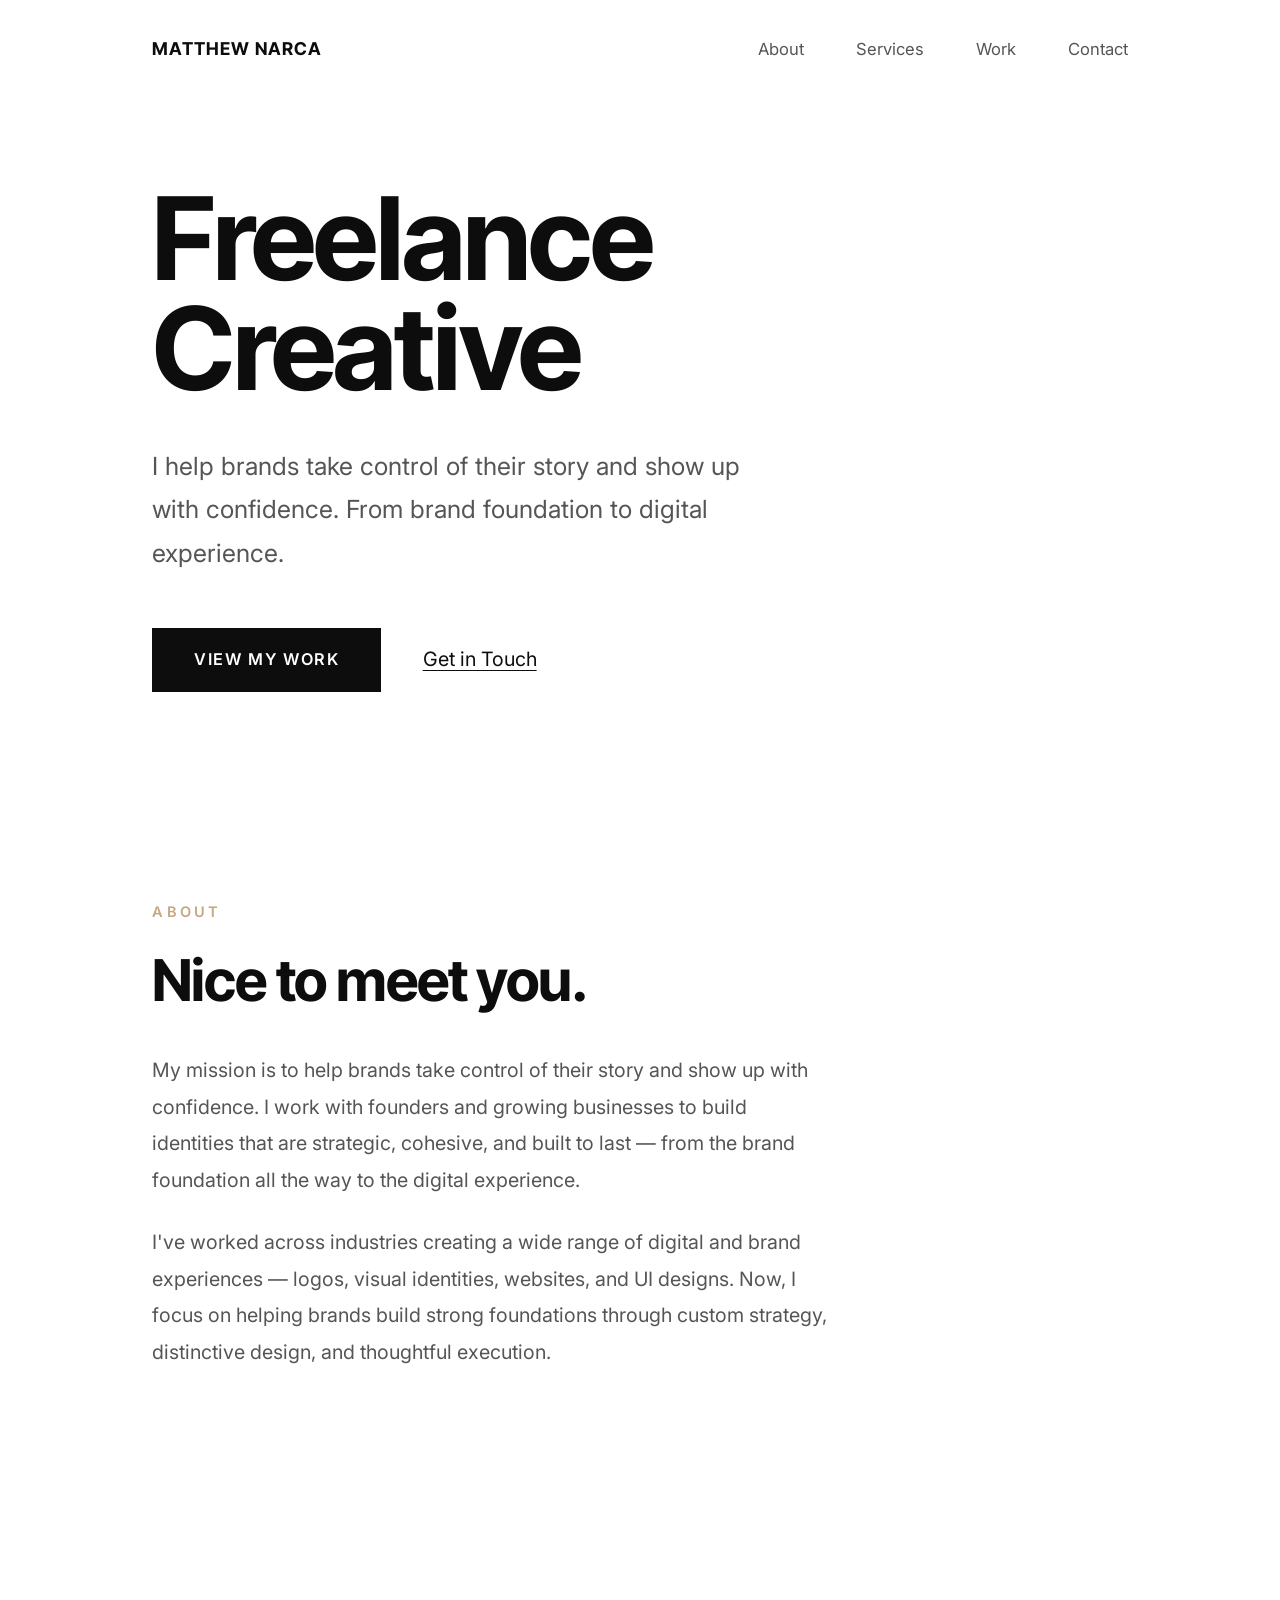
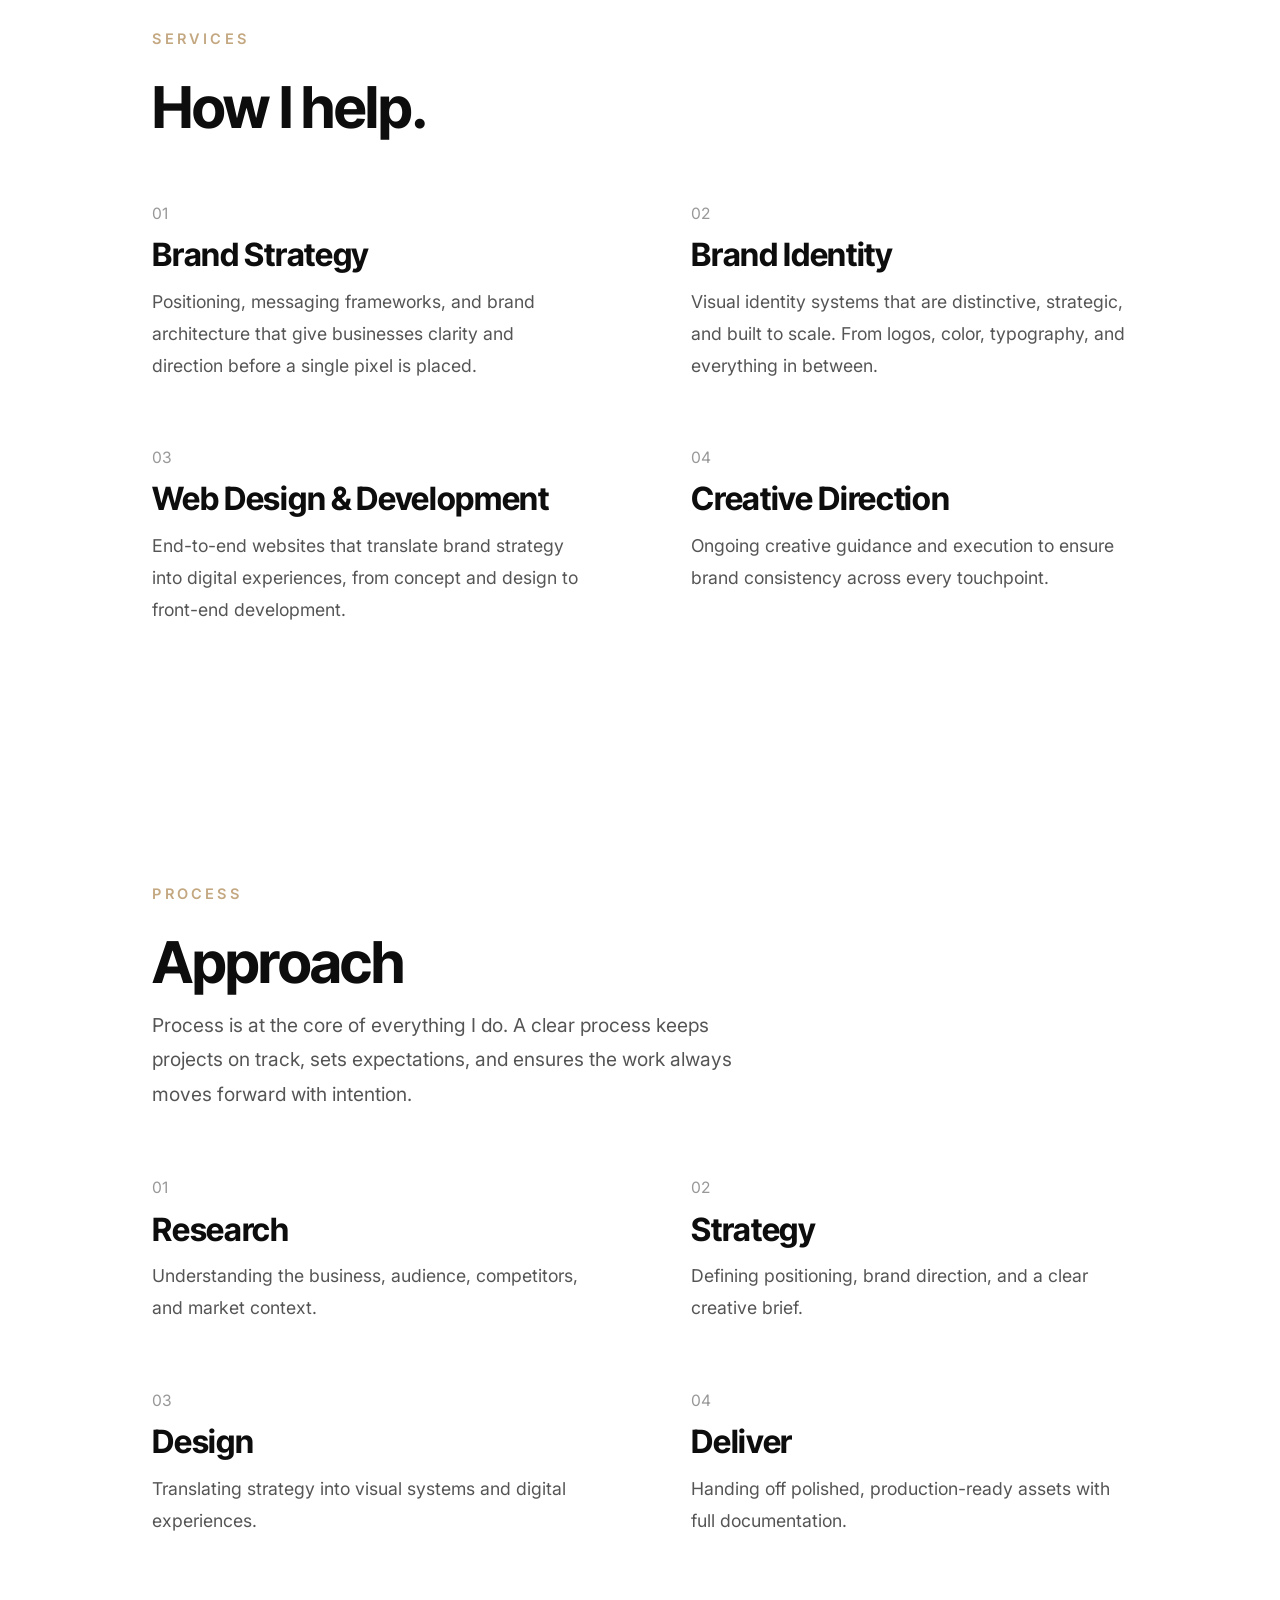
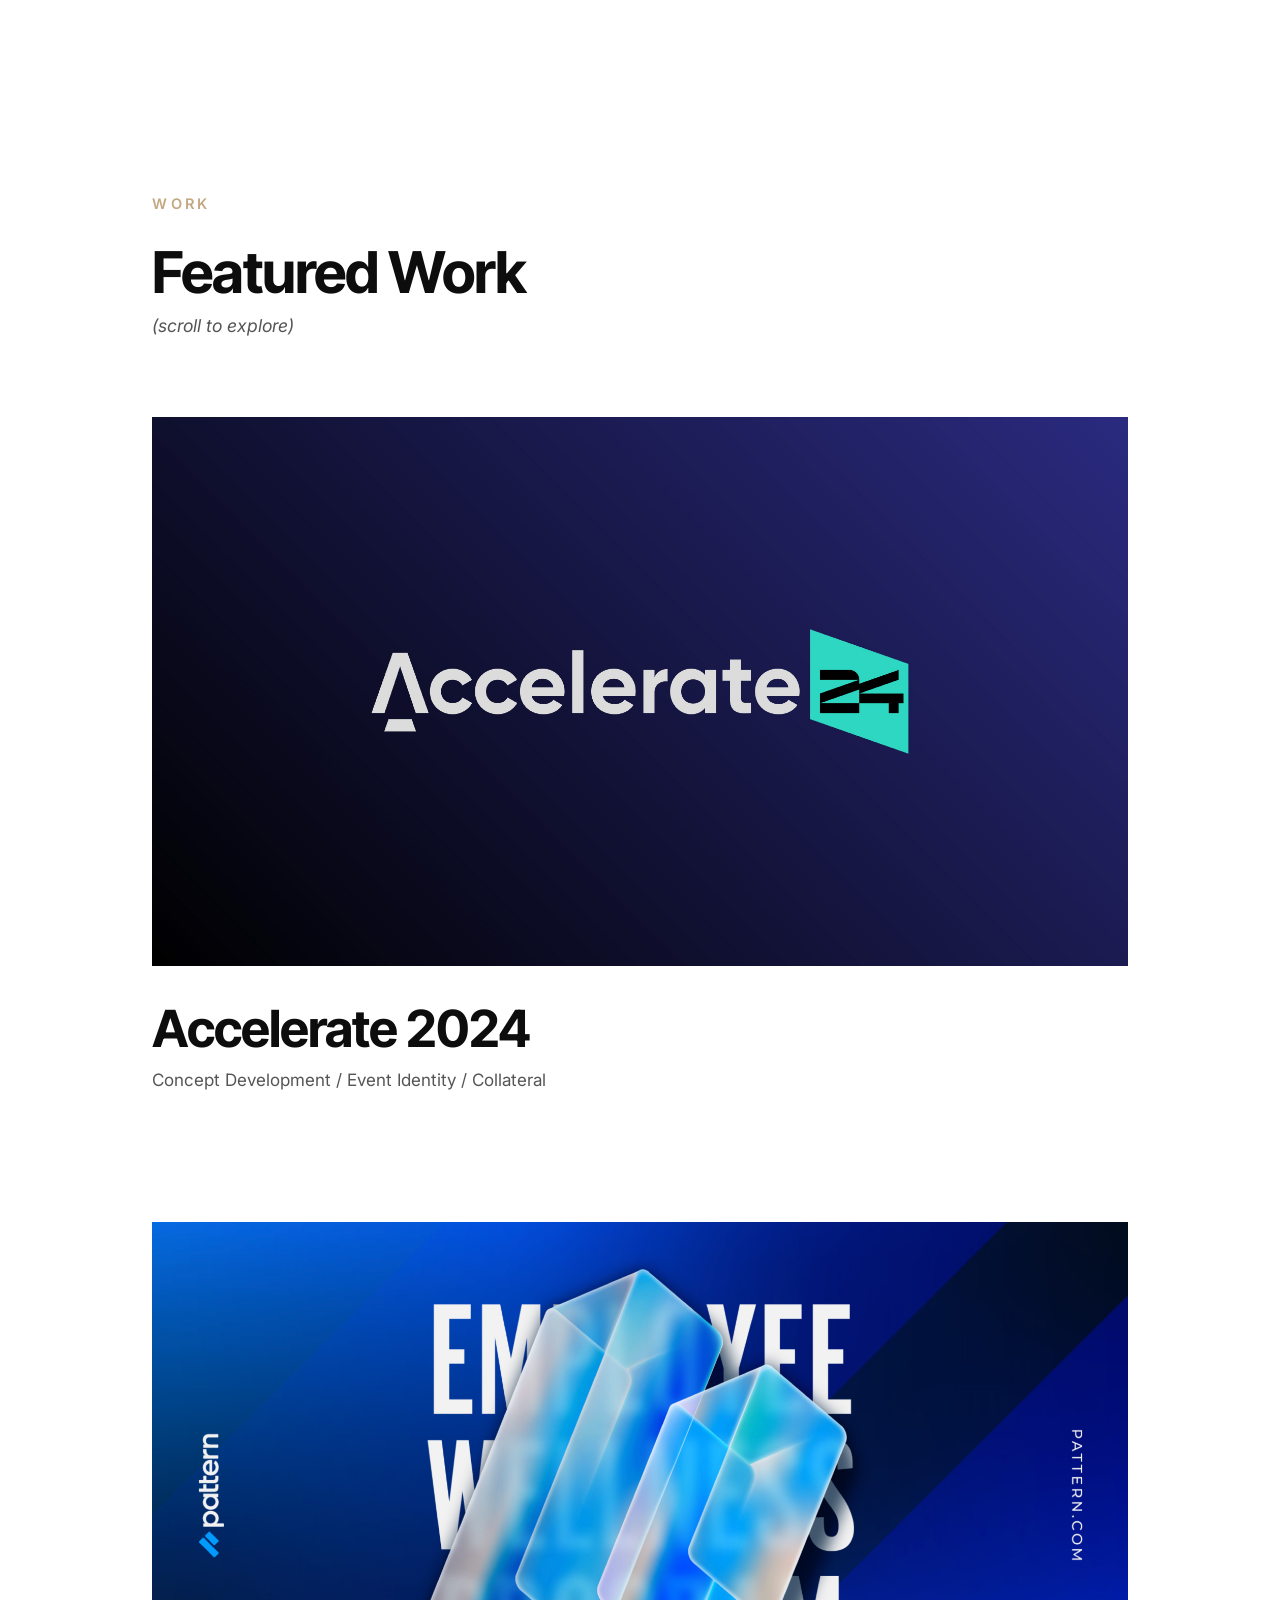
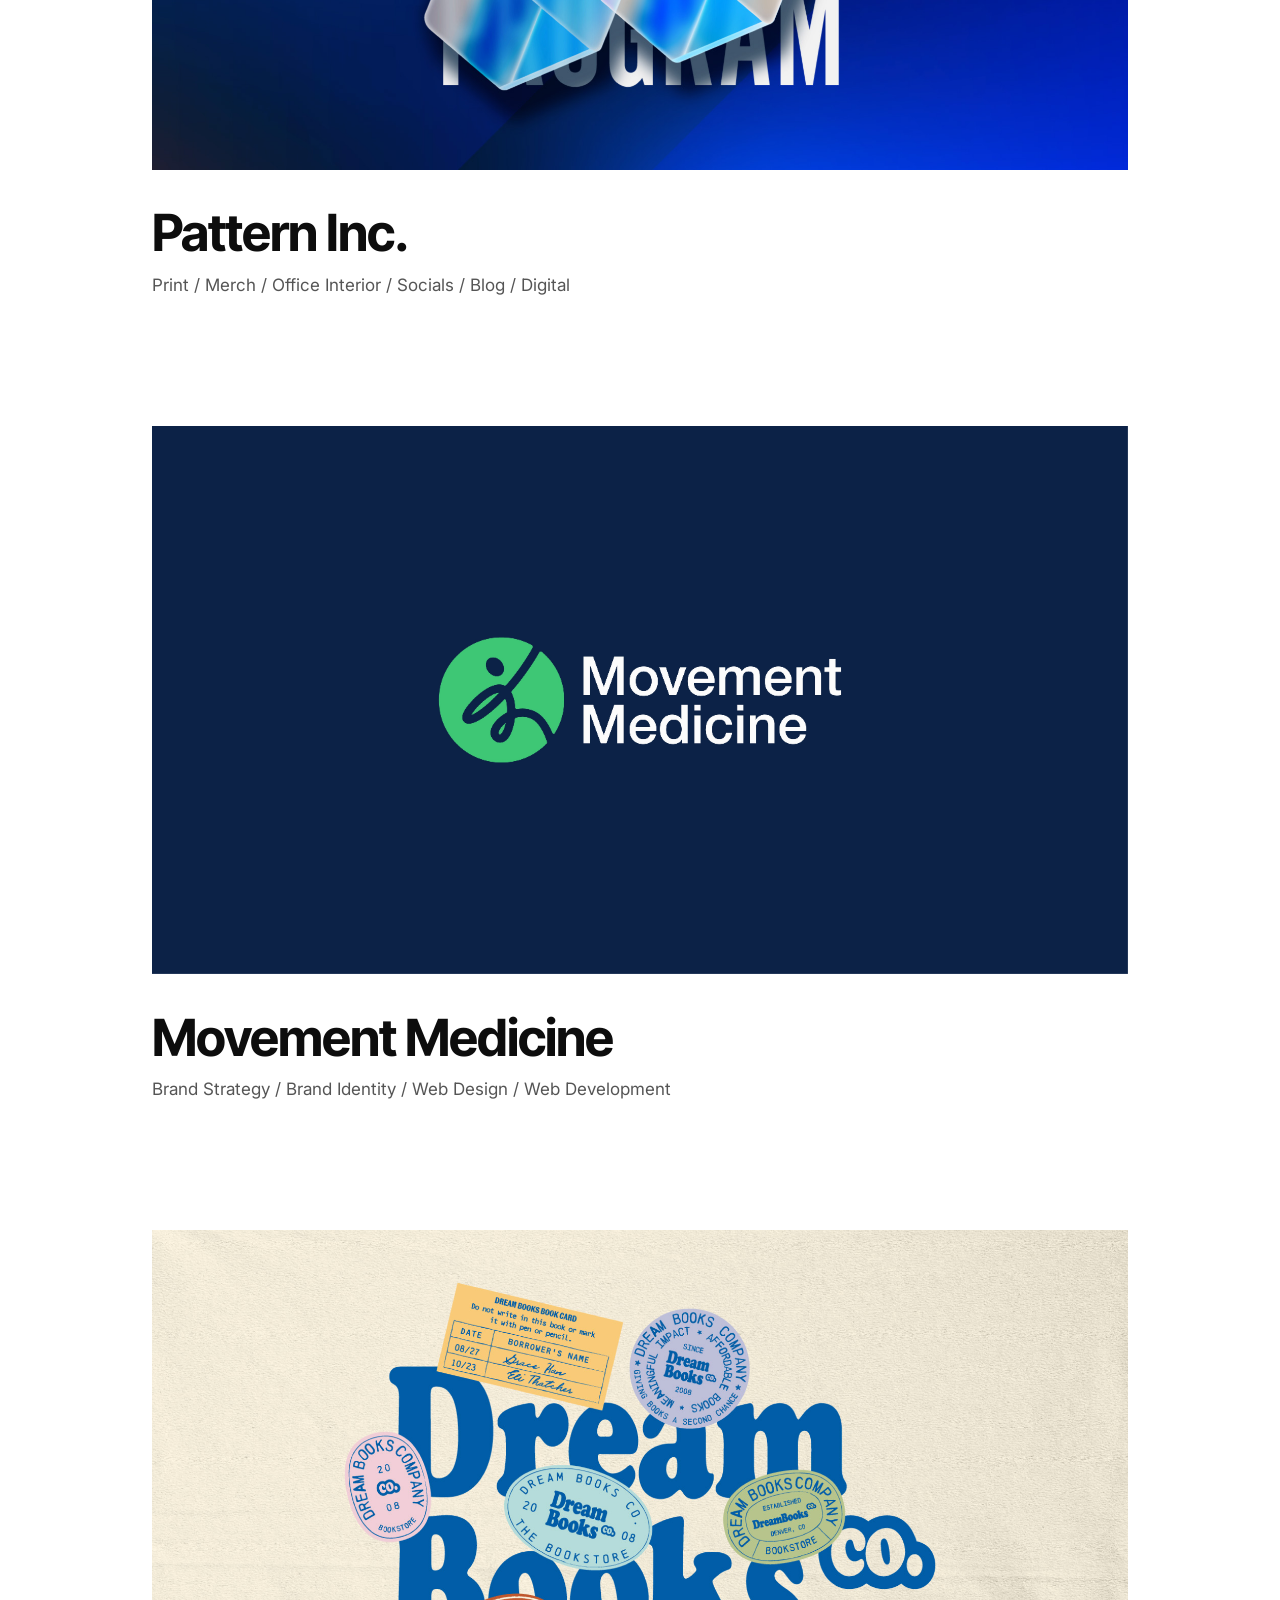
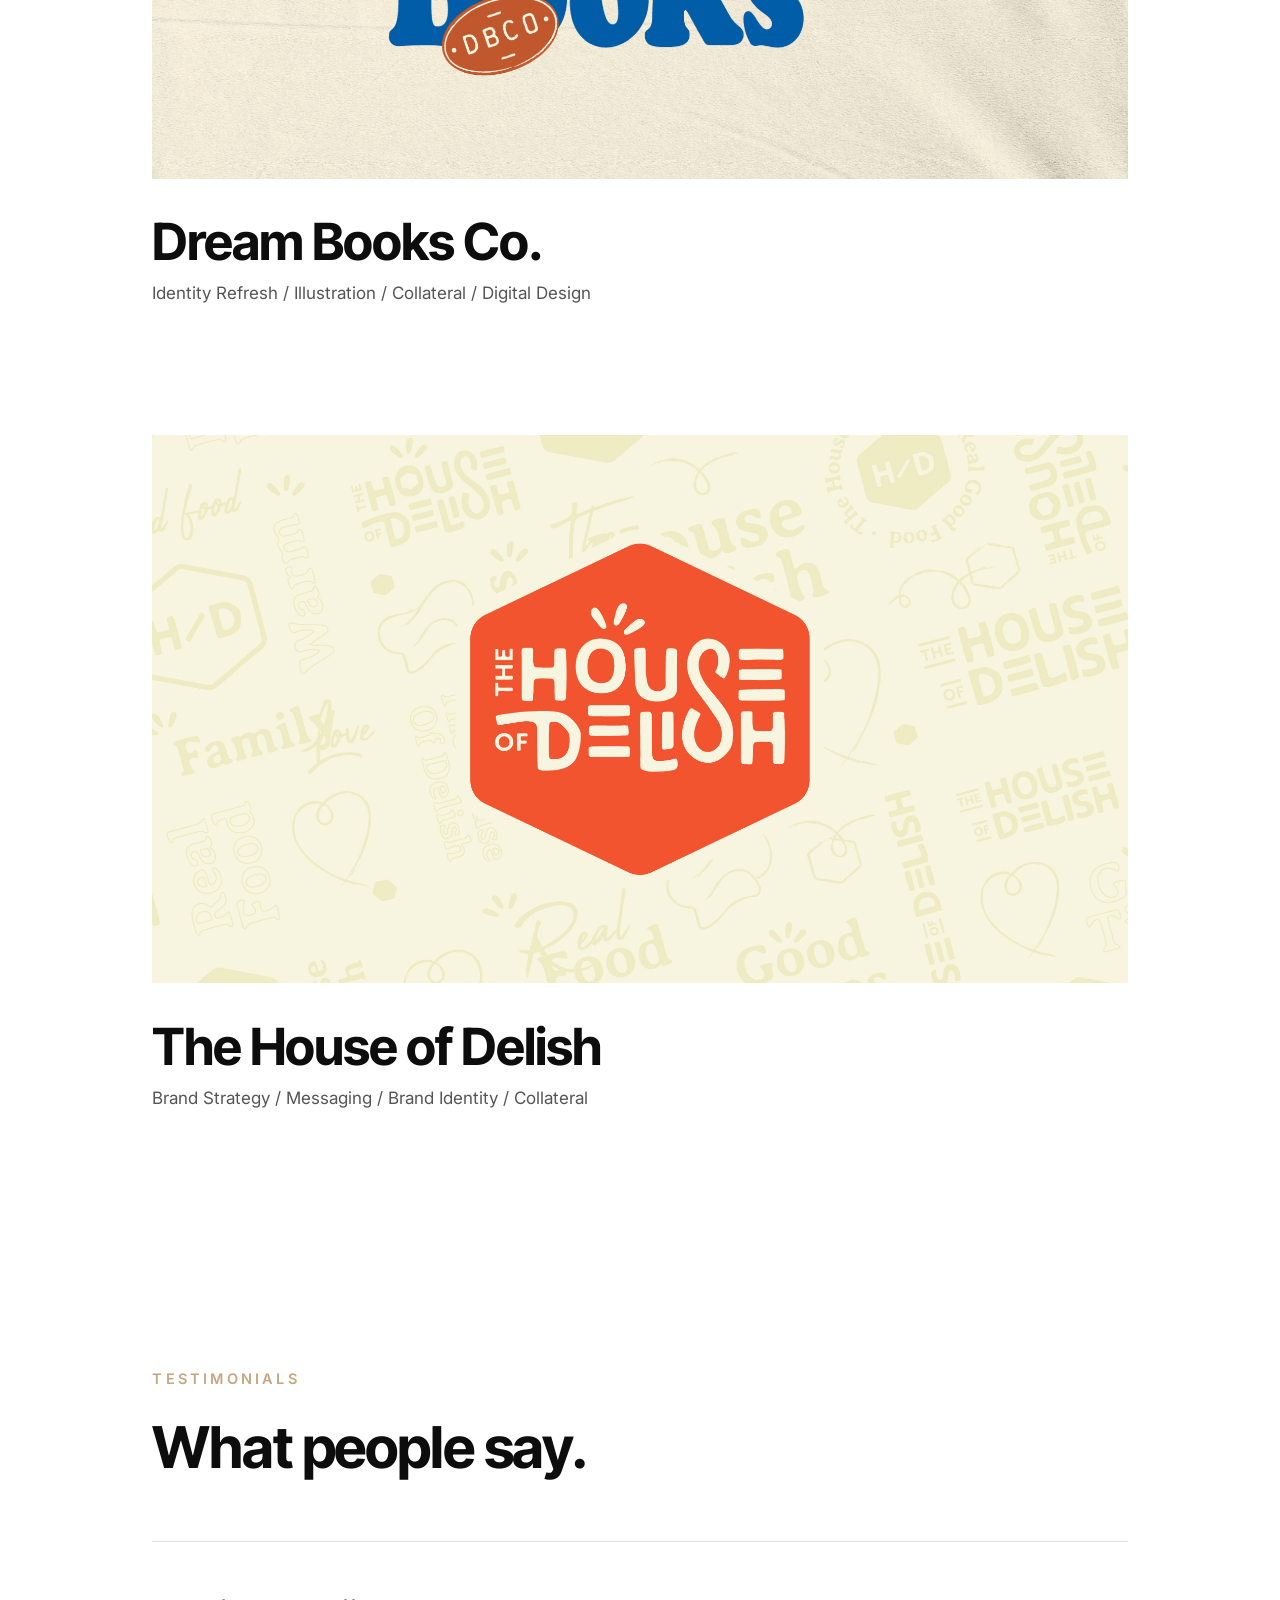
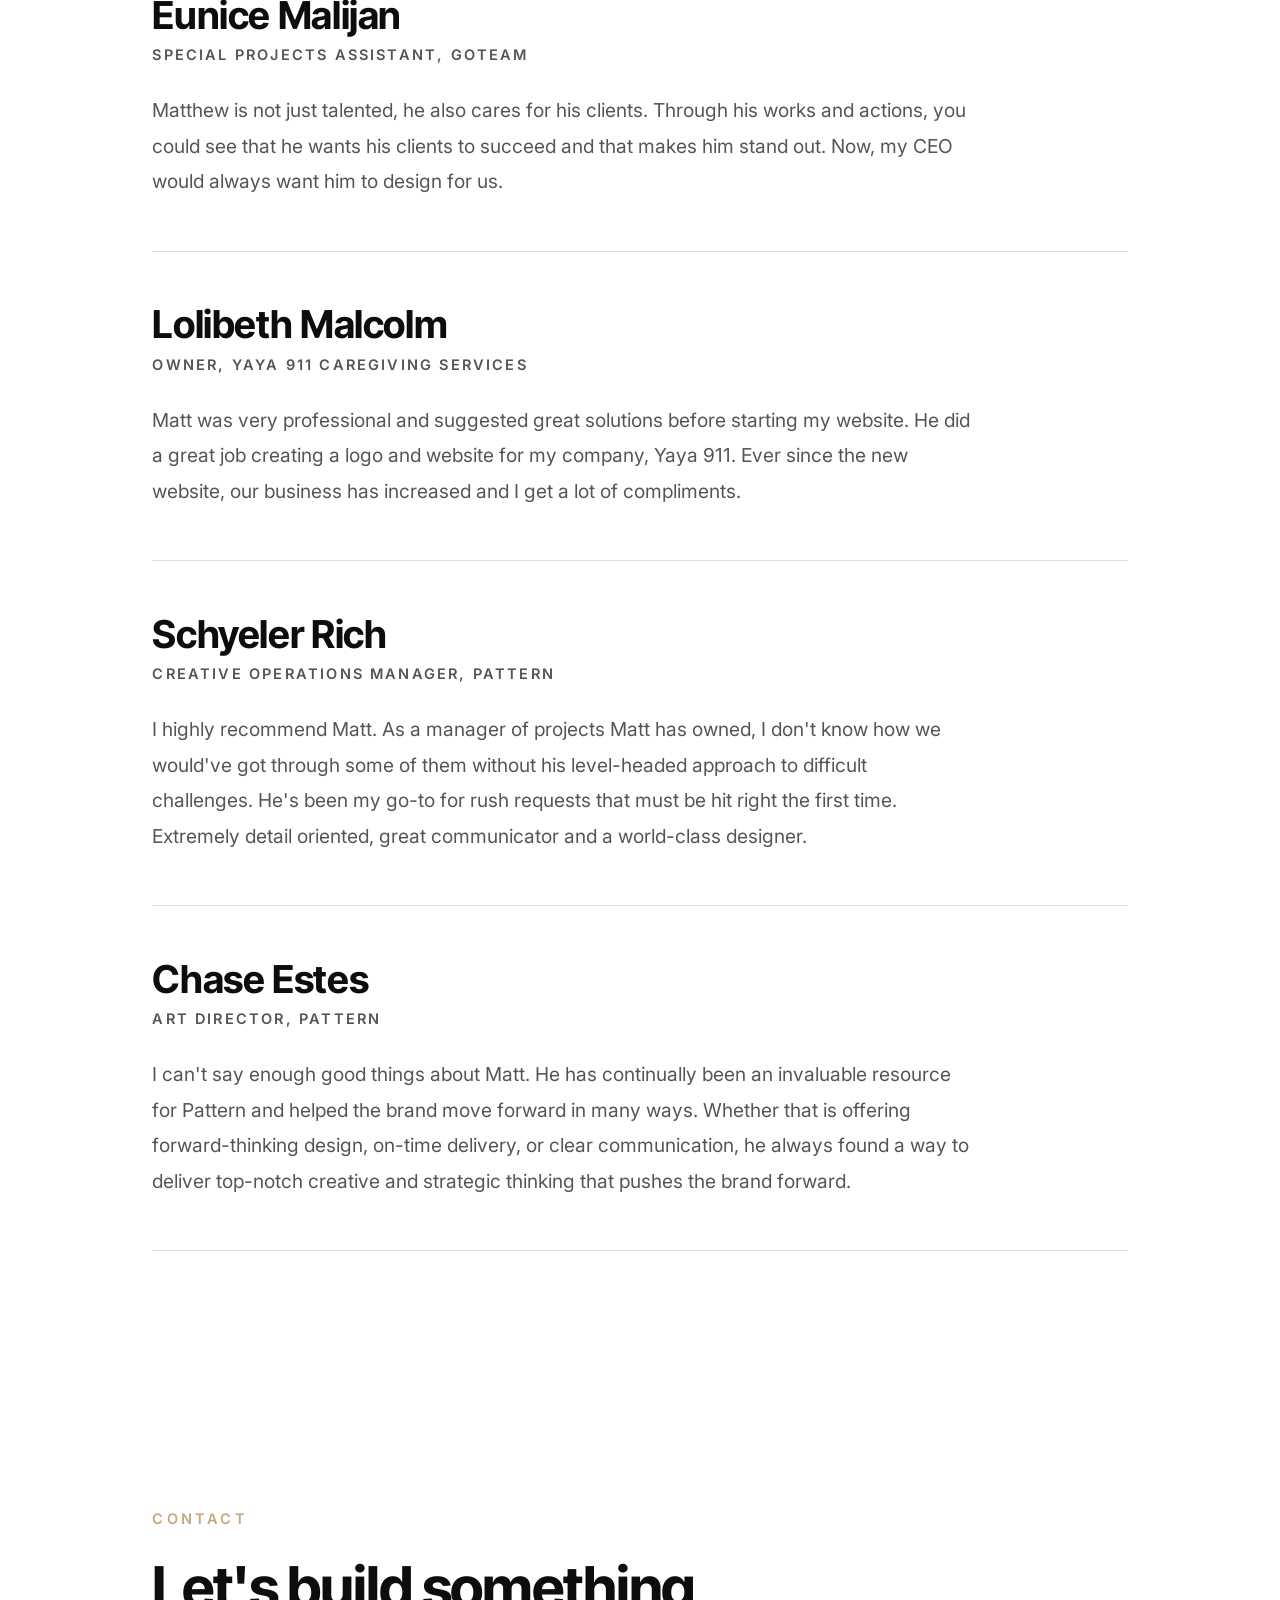
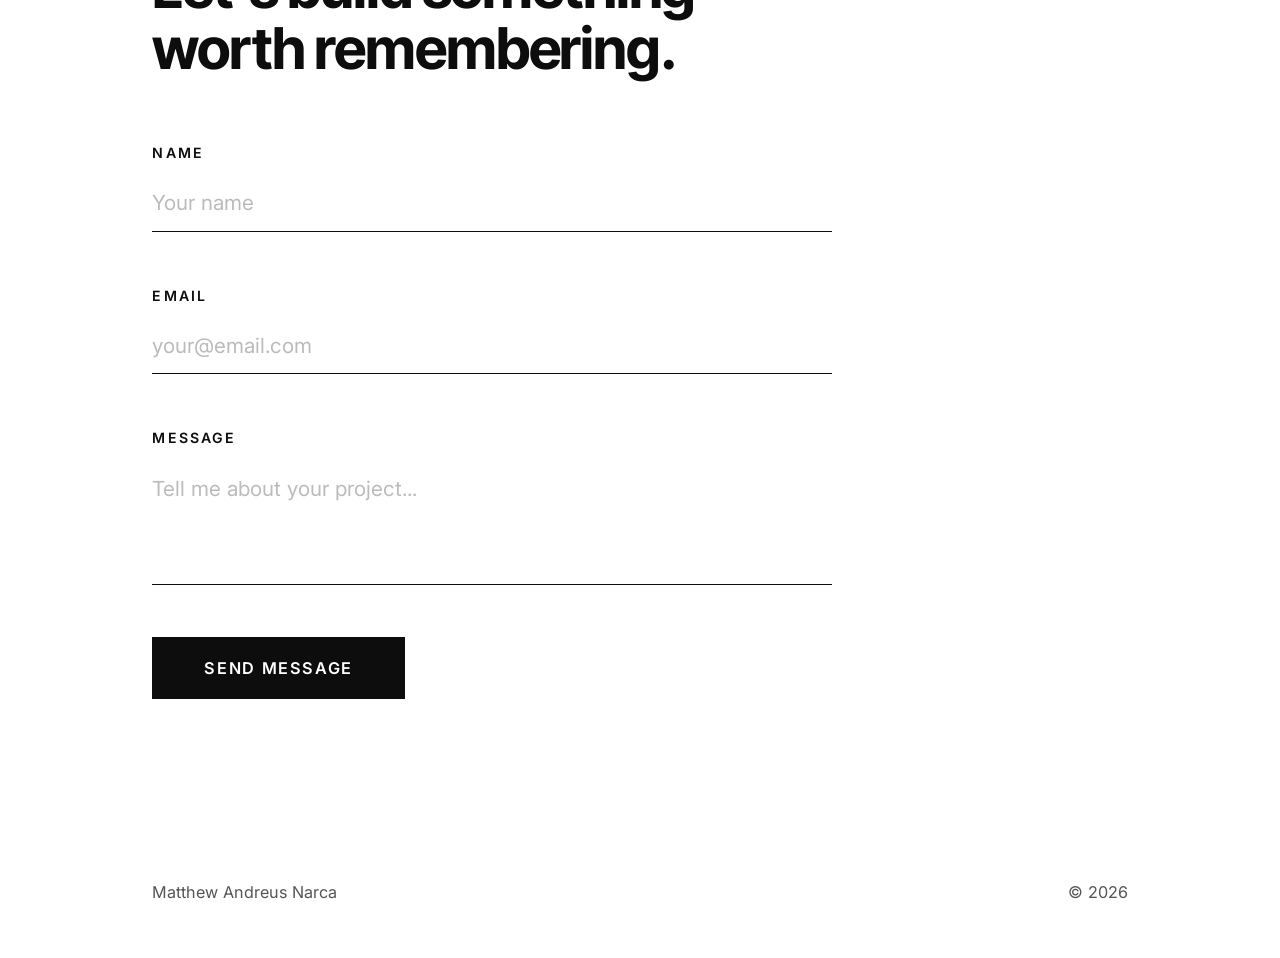
==== index.html @ d552b27b "Minor copy updates (remove em dashes)" ====
<!DOCTYPE html>
<html lang="en">
<head>
  <meta charset="UTF-8" />
  <meta name="viewport" content="width=device-width, initial-scale=1.0" />
  <meta name="description" content="Matthew Andreus Narca — Freelance Creative. Brand Strategy, Identity & Web Design." />
  <title>Matthew Narca — Freelance Creative</title>
  <link rel="preconnect" href="https://fonts.googleapis.com" />
  <link rel="preconnect" href="https://fonts.gstatic.com" crossorigin />
  <link href="https://fonts.googleapis.com/css2?family=Inter+Tight:wght@400;700&family=Inter:wght@300;400;500;600&display=swap" rel="stylesheet" />
  <link rel="stylesheet" href="css/style.css" />
</head>
<body>

<!-- ─── Navigation ─── -->
<nav class="nav" id="nav">
  <div class="container">
    <a href="#" class="nav-logo">Matthew Narca</a>
    <ul class="nav-links">
      <li><a href="#about">About</a></li>
      <li><a href="#services">Services</a></li>
      <li><a href="#work">Work</a></li>
      <li><a href="#contact">Contact</a></li>
    </ul>
    <button class="hamburger" id="hamburger" aria-label="Open menu">
      <span></span><span></span><span></span>
    </button>
  </div>
</nav>

<!-- Mobile Menu -->
<div class="mobile-nav" id="mobileNav">
  <a href="#about" class="mobile-link">About</a>
  <a href="#services" class="mobile-link">Services</a>
  <a href="#work" class="mobile-link">Work</a>
  <a href="#contact" class="mobile-link">Contact</a>
</div>

<!-- ─── Hero ─── -->
<section class="hero" id="hero">
  <div class="container">
    <div class="hero-content">
      <h1 class="hero-headline">Freelance<br>Creative</h1>
      <p class="hero-sub">I help brands take control of their story and show up with confidence. From brand foundation to digital experience.</p>
      <div class="hero-actions">
        <a href="#work" class="btn-primary">View My Work</a>
        <a href="#contact" class="btn-secondary">Get in Touch</a>
      </div>
    </div>
  </div>
</section>

<!-- ─── About ─── -->
<section class="about" id="about">
  <div class="container">
    <span class="section-label">About</span>
    <h2 class="about-headline">Nice to meet you.</h2>
    <div class="about-body">
      <p>My mission is to help brands take control of their story and show up with confidence. I work with founders and growing businesses to build identities that are strategic, cohesive, and built to last — from the brand foundation all the way to the digital experience.</p>
      <p>I've worked across industries creating a wide range of digital and brand experiences — logos, visual identities, websites, and UI designs. Now, I focus on helping brands build strong foundations through custom strategy, distinctive design, and thoughtful execution.</p>
    </div>
  </div>
</section>

<!-- ─── Services ─── -->
<section class="services" id="services">
  <div class="container">
    <div class="section-header">
      <span class="section-label">Services</span>
      <h2 class="section-headline">How I help.</h2>
    </div>
    <div class="two-col-grid">

      <div class="reveal">
        <p class="grid-item-num">01</p>
        <h3 class="grid-item-title">Brand Strategy</h3>
        <p class="grid-item-desc">Positioning, messaging frameworks, and brand architecture that give businesses clarity and direction before a single pixel is placed.</p>
      </div>

      <div class="reveal">
        <p class="grid-item-num">02</p>
        <h3 class="grid-item-title">Brand Identity</h3>
        <p class="grid-item-desc">Visual identity systems that are distinctive, strategic, and built to scale. From logos, color, typography, and everything in between.</p>
      </div>

      <div class="reveal">
        <p class="grid-item-num">03</p>
        <h3 class="grid-item-title">Web Design &amp; Development</h3>
        <p class="grid-item-desc">End-to-end websites that translate brand strategy into digital experiences, from concept and design to front-end development.</p>
      </div>

      <div class="reveal">
        <p class="grid-item-num">04</p>
        <h3 class="grid-item-title">Creative Direction</h3>
        <p class="grid-item-desc">Ongoing creative guidance and execution to ensure brand consistency across every touchpoint.</p>
      </div>

    </div>
  </div>
</section>

<!-- ─── Process ─── -->
<section class="process" id="process">
  <div class="container">
    <div class="section-header">
      <span class="section-label">Process</span>
      <h2 class="section-headline">Approach</h2>
      <p class="section-intro">Process is at the core of everything I do. A clear process keeps projects on track, sets expectations, and ensures the work always moves forward with intention.</p>
    </div>
    <div class="two-col-grid">

      <div class="reveal">
        <p class="grid-item-num">01</p>
        <h3 class="grid-item-title">Research</h3>
        <p class="grid-item-desc">Understanding the business, audience, competitors, and market context.</p>
      </div>

      <div class="reveal">
        <p class="grid-item-num">02</p>
        <h3 class="grid-item-title">Strategy</h3>
        <p class="grid-item-desc">Defining positioning, brand direction, and a clear creative brief.</p>
      </div>

      <div class="reveal">
        <p class="grid-item-num">03</p>
        <h3 class="grid-item-title">Design</h3>
        <p class="grid-item-desc">Translating strategy into visual systems and digital experiences.</p>
      </div>

      <div class="reveal">
        <p class="grid-item-num">04</p>
        <h3 class="grid-item-title">Deliver</h3>
        <p class="grid-item-desc">Handing off polished, production-ready assets with full documentation.</p>
      </div>

    </div>
  </div>
</section>

<!-- ─── Work ─── -->
<section class="work" id="work">
  <div class="container">
    <div class="work-header">
      <span class="section-label">Work</span>
      <h2 class="work-headline">Featured Work</h2>
      <p class="work-scroll-hint">(scroll to explore)</p>
    </div>

    <div class="work-list">

      <a href="case-studies/accelerate-2024.html" class="work-item reveal">
        <div class="work-item-image">
          <img src="images/accelerate/01.matthewnarca_portfolio_accelerate24-07_casestudy_overview.jpg" alt="Accelerate 2024" loading="lazy" />
        </div>
        <h3 class="work-item-name">Accelerate 2024</h3>
        <p class="work-item-tags">Concept Development / Event Identity / Collateral</p>
      </a>

      <a href="case-studies/pattern-inc.html" class="work-item reveal">
        <div class="work-item-image">
          <img src="images/pattern/01.matthew_narca_portfolio_pattern-60_casestudy_overview.jpg" alt="Pattern Inc." loading="lazy" />
        </div>
        <h3 class="work-item-name">Pattern Inc.</h3>
        <p class="work-item-tags">Print / Merch / Office Interior / Socials / Blog / Digital</p>
      </a>

      <a href="case-studies/movement-medicine.html" class="work-item reveal">
        <div class="work-item-image">
          <img src="images/movement-medicine/01.matthewnarca_portfolio_movement_medicine-01_casestudy_overview.jpeg" alt="Movement Medicine" loading="lazy" />
        </div>
        <h3 class="work-item-name">Movement Medicine</h3>
        <p class="work-item-tags">Brand Strategy / Brand Identity / Web Design / Web Development</p>
      </a>

      <a href="case-studies/dreambooks-co.html" class="work-item reveal">
        <div class="work-item-image">
          <img src="images/dreambooks/01.matthew_narca_portfolio_dreambooks-46_casestudy_overview.jpg" alt="Dream Books Co." loading="lazy" />
        </div>
        <h3 class="work-item-name">Dream Books Co.</h3>
        <p class="work-item-tags">Identity Refresh / Illustration / Collateral / Digital Design</p>
      </a>

      <a href="case-studies/house-of-delish.html" class="work-item reveal">
        <div class="work-item-image">
          <img src="images/house-of-delish/01.matthewnarca_portfolio_houseofdelish-60_casestudy_overview.jpg" alt="The House of Delish" loading="lazy" />
        </div>
        <h3 class="work-item-name">The House of Delish</h3>
        <p class="work-item-tags">Brand Strategy / Messaging / Brand Identity / Collateral</p>
      </a>

    </div>
  </div>
</section>

<!-- ─── Testimonials ─── -->
<section class="testimonials" id="testimonials">
  <div class="container">
    <span class="section-label">Testimonials</span>
    <h2 class="testimonials-headline">What people say.</h2>

    <div class="testimonial-list">

      <div class="testimonial-item reveal">
        <h3 class="testimonial-name">Eunice Malijan</h3>
        <p class="testimonial-role">Special Projects Assistant, GoTeam</p>
        <p class="testimonial-quote">Matthew is not just talented, he also cares for his clients. Through his works and actions, you could see that he wants his clients to succeed and that makes him stand out. Now, my CEO would always want him to design for us.</p>
      </div>

      <div class="testimonial-item reveal">
        <h3 class="testimonial-name">Lolibeth Malcolm</h3>
        <p class="testimonial-role">Owner, Yaya 911 Caregiving Services</p>
        <p class="testimonial-quote">Matt was very professional and suggested great solutions before starting my website. He did a great job creating a logo and website for my company, Yaya 911. Ever since the new website, our business has increased and I get a lot of compliments.</p>
      </div>

      <div class="testimonial-item reveal">
        <h3 class="testimonial-name">Schyeler Rich</h3>
        <p class="testimonial-role">Creative Operations Manager, Pattern</p>
        <p class="testimonial-quote">I highly recommend Matt. As a manager of projects Matt has owned, I don't know how we would've got through some of them without his level-headed approach to difficult challenges. He's been my go-to for rush requests that must be hit right the first time. Extremely detail oriented, great communicator and a world-class designer.</p>
      </div>

      <div class="testimonial-item reveal">
        <h3 class="testimonial-name">Chase Estes</h3>
        <p class="testimonial-role">Art Director, Pattern</p>
        <p class="testimonial-quote">I can't say enough good things about Matt. He has continually been an invaluable resource for Pattern and helped the brand move forward in many ways. Whether that is offering forward-thinking design, on-time delivery, or clear communication, he always found a way to deliver top-notch creative and strategic thinking that pushes the brand forward.</p>
      </div>

    </div>
  </div>
</section>

<!-- ─── Contact ─── -->
<section class="contact" id="contact">
  <div class="container">
    <span class="section-label">Contact</span>
    <h2 class="contact-headline">Let's build something worth remembering.</h2>

    <form class="contact-form" name="contact" method="POST" data-netlify="true" netlify-honeypot="bot-field">
      <input type="hidden" name="form-name" value="contact" />
      <p style="display:none"><label>Don't fill this out: <input name="bot-field" /></label></p>

      <div class="form-field">
        <label for="name">Name</label>
        <input type="text" id="name" name="name" placeholder="Your name" required />
      </div>

      <div class="form-field">
        <label for="email">Email</label>
        <input type="email" id="email" name="email" placeholder="your@email.com" required />
      </div>

      <div class="form-field">
        <label for="message">Message</label>
        <textarea id="message" name="message" placeholder="Tell me about your project..." required></textarea>
      </div>

      <button type="submit" class="form-submit">Send Message</button>
    </form>
  </div>
</section>

<!-- ─── Footer ─── -->
<footer>
  <div class="container">
    <div class="footer-inner">
      <span class="footer-name">Matthew Andreus Narca</span>
      <span class="footer-copy">&copy; <span class="footer-year"></span></span>
    </div>
  </div>
</footer>

<script>
  // Dynamic year
  document.querySelectorAll('.footer-year').forEach(el => el.textContent = new Date().getFullYear());

  // Nav scroll
  const nav = document.getElementById('nav');
  window.addEventListener('scroll', () => {
    nav.classList.toggle('scrolled', window.scrollY > 40);
  }, { passive: true });

  // Hamburger
  const hamburger = document.getElementById('hamburger');
  const mobileNav = document.getElementById('mobileNav');
  hamburger.addEventListener('click', () => mobileNav.classList.toggle('open'));
  document.querySelectorAll('.mobile-link').forEach(link => {
    link.addEventListener('click', () => mobileNav.classList.remove('open'));
  });

  // Scroll reveal
  const observer = new IntersectionObserver((entries) => {
    entries.forEach(e => {
      if (e.isIntersecting) {
        e.target.classList.add('visible');
        observer.unobserve(e.target);
      }
    });
  }, { threshold: 0.08, rootMargin: '0px 0px -40px 0px' });

  document.querySelectorAll('.reveal').forEach(el => observer.observe(el));
</script>

</body>
</html>
---- css/style.css ----
@import url('https://fonts.googleapis.com/css2?family=Inter+Tight:wght@400;700&family=Inter:wght@300;400;500;600&display=swap');

/* ─── Reset ─── */
*, *::before, *::after { box-sizing: border-box; margin: 0; padding: 0; }

:root {
  --white:       #FFFFFF;
  --black:       #0D0D0D;
  --muted:       #555555;
  --gold:        #c4a882;
  --rule:        #E0E0E0;
  --placeholder: #F0F0F0;
  /* case study dark palette */
  --navy:        #1A2333;
  --navy-light:  #212d42;
  --cream:       #F5F3EE;
  --cs-border:   rgba(200,185,138,.15);
}

html { scroll-behavior: smooth; font-size: 20.8px; }

body {
  background: var(--white);
  color: var(--black);
  font-family: 'Inter', sans-serif;
  font-weight: 400;
  line-height: 1.65;
  -webkit-font-smoothing: antialiased;
  overflow-x: hidden;
}

/* case study pages use same white base as main page */

a { color: inherit; text-decoration: none; }

/* ─── Utilities ─── */
.container {
  width: 100%;
  max-width: 1100px;
  margin-inline: auto;
  padding-inline: clamp(1.5rem, 5vw, 3rem);
}

.section-label {
  display: block;
  font-family: 'Inter', sans-serif;
  font-size: .7rem;
  font-weight: 600;
  letter-spacing: .22em;
  text-transform: uppercase;
  color: var(--gold);
  margin-bottom: 1.25rem;
}

/* ─── Navigation ─── */
.nav {
  position: fixed;
  top: 0; left: 0; right: 0;
  z-index: 100;
  padding: 1.5rem 0;
  background: var(--white);
  transition: padding .3s;
}

.nav.scrolled { padding: 1.1rem 0; }

.nav .container {
  display: flex;
  align-items: center;
  justify-content: space-between;
}

.nav-logo {
  font-family: 'Inter Tight', sans-serif;
  font-weight: 700;
  font-size: .85rem;
  letter-spacing: .06em;
  text-transform: uppercase;
  color: var(--black);
}

.nav-links {
  display: flex;
  gap: 2.5rem;
  list-style: none;
}

.nav-links a {
  font-family: 'Inter', sans-serif;
  font-size: .8rem;
  font-weight: 400;
  color: var(--muted);
  transition: color .2s;
}

.nav-links a:hover { color: var(--black); }

.nav-cta { display: none; }

.hamburger {
  display: none;
  flex-direction: column;
  gap: 5px;
  cursor: pointer;
  background: none;
  border: none;
  padding: 4px;
}

.hamburger span {
  display: block;
  width: 22px;
  height: 1.5px;
  background: var(--black);
  transition: .3s;
}

/* ─── Mobile Menu ─── */
.mobile-nav {
  display: none;
  position: fixed;
  inset: 0;
  z-index: 99;
  background: var(--white);
  flex-direction: column;
  align-items: flex-start;
  justify-content: center;
  padding: clamp(2rem, 8vw, 5rem);
  gap: 2rem;
}

.mobile-nav.open { display: flex; }

.mobile-nav a {
  font-family: 'Inter Tight', sans-serif;
  font-size: clamp(2.5rem, 10vw, 4.5rem);
  font-weight: 700;
  text-transform: uppercase;
  letter-spacing: -.02em;
  color: var(--black);
  transition: color .2s;
}

.mobile-nav a:hover { color: var(--gold); }

/* ─── Sections ─── */
section { padding: clamp(5rem, 10vw, 10rem) 0; }

/* ─── Hero ─── */
.hero {
  min-height: 100svh;
  display: flex;
  align-items: center;
  padding-top: 5rem;
}

.hero-content { max-width: 900px; }

.hero-headline {
  font-family: 'Inter Tight', sans-serif;
  font-weight: 700;
  font-size: clamp(3.5rem, 9vw, 6rem);
  line-height: .95;
  text-transform: none;
  letter-spacing: -.02em;
  color: var(--black);
  margin-bottom: 2rem;
}

.hero-sub {
  font-size: clamp(1rem, 2vw, 1.2rem);
  color: var(--muted);
  max-width: 600px;
  line-height: 1.75;
  margin-bottom: 2.5rem;
}

.hero-actions {
  display: flex;
  align-items: center;
  gap: 2rem;
  flex-wrap: wrap;
}

.btn-primary {
  display: inline-block;
  background: var(--black);
  color: var(--white);
  font-family: 'Inter', sans-serif;
  font-size: .78rem;
  font-weight: 600;
  letter-spacing: .1em;
  text-transform: uppercase;
  padding: .9rem 2rem;
  transition: opacity .2s;
}

.btn-primary:hover { background: var(--gold); color: var(--black); opacity: 1; }

.btn-secondary {
  font-family: 'Inter', sans-serif;
  font-size: .95rem;
  font-weight: 400;
  color: var(--black);
  text-decoration: underline;
  text-underline-offset: 4px;
  transition: color .2s;
}

.btn-secondary:hover { color: var(--muted); }

/* ─── About ─── */
.about { padding-top: 0; }

.about-headline {
  font-family: 'Inter Tight', sans-serif;
  font-weight: 700;
  font-size: clamp(2rem, 4.5vw, 3.25rem);
  line-height: 1.05;
  letter-spacing: -.02em;
  color: var(--black);
  margin-bottom: 2rem;
}

.about-body {
  max-width: 680px;
  display: flex;
  flex-direction: column;
  gap: 1.25rem;
}

.about-body p {
  font-size: clamp(.95rem, 1.5vw, 1.05rem);
  color: var(--muted);
  line-height: 1.85;
}

/* ─── Services & Process (two-col grid) ─── */
.section-headline {
  font-family: 'Inter Tight', sans-serif;
  font-weight: 700;
  font-size: clamp(2rem, 4.5vw, 3.25rem);
  letter-spacing: -.02em;
  color: var(--black);
  margin-bottom: .5rem;
  line-height: 1.05;
}

.section-intro {
  font-size: clamp(.9rem, 1.5vw, 1rem);
  color: var(--muted);
  max-width: 600px;
  line-height: 1.8;
  margin-top: .75rem;
  margin-bottom: clamp(2.5rem, 5vw, 4.5rem);
}

.section-header { margin-bottom: clamp(2.5rem, 5vw, 4.5rem); }

.two-col-grid {
  display: grid;
  grid-template-columns: 1fr 1fr;
  column-gap: clamp(3rem, 8vw, 7rem);
  row-gap: clamp(3rem, 5vw, 4.5rem);
}

.grid-item-num {
  font-family: 'Inter', sans-serif;
  font-size: .75rem;
  font-weight: 400;
  color: var(--muted);
  opacity: .6;
  margin-bottom: .5rem;
}

.grid-item-title {
  font-family: 'Inter Tight', sans-serif;
  font-weight: 700;
  font-size: clamp(1.4rem, 2.5vw, 2rem);
  letter-spacing: -.01em;
  color: var(--black);
  margin-bottom: .65rem;
  line-height: 1.1;
}

.grid-item-desc {
  font-size: clamp(.85rem, 1.3vw, .95rem);
  color: var(--muted);
  line-height: 1.8;
}

/* ─── Work ─── */
.work-header { margin-bottom: clamp(3rem, 6vw, 5rem); }

.work-headline {
  font-family: 'Inter Tight', sans-serif;
  font-weight: 700;
  font-size: clamp(2rem, 4.5vw, 3.25rem);
  letter-spacing: -.02em;
  color: var(--black);
  margin-bottom: .4rem;
  line-height: 1.05;
}

.work-scroll-hint {
  font-size: .85rem;
  color: var(--muted);
  font-style: italic;
}

.work-list {
  display: flex;
  flex-direction: column;
  gap: clamp(5rem, 10vw, 8rem);
}

.work-item {
  display: block;
  text-decoration: none;
  color: inherit;
}

.work-item-image {
  width: 100%;
  aspect-ratio: 16 / 9;
  background: var(--placeholder);
  margin-bottom: 1.75rem;
  overflow: hidden;
}

.work-item-image img {
  width: 100%;
  height: 100%;
  object-fit: cover;
  transition: transform .6s ease;
}

.work-item:hover .work-item-image img { transform: scale(1.03); }

.work-item-name {
  font-family: 'Inter Tight', sans-serif;
  font-weight: 700;
  font-size: clamp(1.8rem, 4vw, 3rem);
  letter-spacing: -.02em;
  color: var(--black);
  margin-bottom: .5rem;
  transition: color .2s;
  line-height: 1.05;
}

.work-item:hover .work-item-name { color: var(--muted); }

.work-item-tags {
  font-size: .82rem;
  color: var(--muted);
  line-height: 1.6;
}

/* ─── Testimonials ─── */
.testimonials-headline {
  font-family: 'Inter Tight', sans-serif;
  font-weight: 700;
  font-size: clamp(2rem, 4.5vw, 3.25rem);
  letter-spacing: -.02em;
  color: var(--black);
  margin-bottom: clamp(2.5rem, 5vw, 4rem);
  line-height: 1.05;
}

.testimonial-list { border-top: 1px solid var(--rule); }

.testimonial-item {
  padding: clamp(2rem, 4vw, 3rem) 0;
  border-bottom: 1px solid var(--rule);
}

.testimonial-name {
  font-family: 'Inter Tight', sans-serif;
  font-weight: 700;
  font-size: clamp(1.5rem, 3vw, 2.25rem);
  letter-spacing: -.01em;
  color: var(--black);
  margin-bottom: .35rem;
  line-height: 1.1;
}

.testimonial-role {
  font-size: .7rem;
  font-weight: 600;
  letter-spacing: .15em;
  text-transform: uppercase;
  color: var(--muted);
  margin-bottom: 1.25rem;
}

.testimonial-quote {
  font-size: clamp(.9rem, 1.5vw, 1.05rem);
  color: var(--muted);
  line-height: 1.85;
  max-width: 820px;
}

/* ─── Contact ─── */
.contact-headline {
  font-family: 'Inter Tight', sans-serif;
  font-weight: 700;
  font-size: clamp(2rem, 4.5vw, 3.25rem);
  letter-spacing: -.02em;
  color: var(--black);
  margin-bottom: 3rem;
  max-width: 700px;
  line-height: 1.05;
}

.contact-form {
  display: flex;
  flex-direction: column;
  gap: 2.5rem;
  max-width: 680px;
}

.form-field { display: flex; flex-direction: column; }

.form-field label {
  font-family: 'Inter', sans-serif;
  font-size: .68rem;
  font-weight: 600;
  letter-spacing: .15em;
  text-transform: uppercase;
  color: var(--black);
  margin-bottom: .75rem;
}

.form-field input,
.form-field textarea {
  background: transparent;
  border: none;
  border-bottom: 1px solid var(--black);
  border-radius: 0;
  padding: .5rem 0 .75rem;
  font-family: 'Inter', sans-serif;
  font-size: 1rem;
  color: var(--black);
  outline: none;
  transition: border-color .2s;
  resize: none;
  -webkit-appearance: none;
}

.form-field input::placeholder,
.form-field textarea::placeholder { color: #BBBBBB; }

.form-field input:focus,
.form-field textarea:focus { border-bottom-color: var(--gold); }

.form-field textarea { min-height: 120px; }

.form-submit {
  display: inline-block;
  background: var(--black);
  color: var(--white);
  font-family: 'Inter', sans-serif;
  font-size: .78rem;
  font-weight: 600;
  letter-spacing: .1em;
  text-transform: uppercase;
  padding: 1rem 2.5rem;
  border: none;
  cursor: pointer;
  transition: opacity .2s;
  align-self: flex-start;
}

.form-submit:hover { background: var(--gold); color: var(--black); opacity: 1; }

/* ─── Footer ─── */
footer { padding: 2.5rem 0; }

.footer-inner {
  display: flex;
  align-items: center;
  justify-content: space-between;
  gap: 1rem;
}

.footer-name,
.footer-copy {
  font-family: 'Inter', sans-serif;
  font-size: .78rem;
  color: var(--muted);
}

/* case study footer elements */
.footer-logo {
  font-family: 'Inter Tight', sans-serif;
  font-weight: 700;
  font-size: .85rem;
  letter-spacing: .06em;
  text-transform: uppercase;
}

.footer-links {
  display: flex;
  gap: 2rem;
  list-style: none;
}

.footer-links a {
  font-size: .75rem;
  font-weight: 500;
  letter-spacing: .08em;
  text-transform: uppercase;
  color: rgba(245,243,238,.35);
  transition: color .2s;
}

.footer-links a:hover { color: var(--gold); }

/* ─── Scroll reveal ─── */
.reveal {
  opacity: 0;
  transform: translateY(24px);
  transition: opacity .6s ease, transform .6s ease;
}

.reveal.visible {
  opacity: 1;
  transform: translateY(0);
}

/* ─── Case Study Hero Image ─── */
.cs-hero-image {
  width: 100%;
  line-height: 0;
}

.cs-hero-image img {
  width: 100%;
  height: auto;
  display: block;
}

/* ─── Case Study Gallery ─── */
.cs-gallery {
  padding: clamp(4rem, 8vw, 7rem) 0;
  border-top: 1px solid var(--rule);
}

.cs-gallery-grid {
  display: flex;
  flex-direction: column;
  gap: 1.5rem;
}

.cs-gallery-grid img {
  width: 100%;
  height: auto;
  display: block;
}

/* ─── Case Study Pages ─── */
.cs-nav {
  position: fixed;
  top: 0; left: 0; right: 0;
  z-index: 100;
  padding: 1.5rem 0;
  background: var(--white);
  transition: padding .3s;
}

.cs-nav.scrolled { padding: 1.1rem 0; }

.cs-nav .container {
  display: flex;
  align-items: center;
  justify-content: space-between;
}

.cs-back {
  font-family: 'Inter', sans-serif;
  font-size: .8rem;
  font-weight: 400;
  color: var(--muted);
  transition: color .2s;
  text-decoration: none;
  display: inline-flex;
  align-items: center;
  gap: .4rem;
}

.cs-back:hover { color: var(--black); }

.cs-hero {
  padding-top: clamp(7rem, 12vw, 10rem);
  padding-bottom: clamp(4rem, 8vw, 6rem);
}

.cs-eyebrow {
  display: flex;
  align-items: center;
  gap: .5rem;
  margin-bottom: 2rem;
  flex-wrap: wrap;
}

.tag {
  font-family: 'Inter', sans-serif;
  font-size: .68rem;
  font-weight: 500;
  letter-spacing: .12em;
  text-transform: uppercase;
  color: var(--muted);
  display: inline-block;
}

.tag + .tag::before {
  content: '/';
  margin-right: .5rem;
  opacity: .4;
}

.cs-title {
  font-family: 'Inter Tight', sans-serif;
  font-weight: 700;
  font-size: clamp(4rem, 9vw, 9rem);
  line-height: .9;
  color: var(--black);
  margin-bottom: 1.5rem;
  letter-spacing: -.03em;
}

.cs-collab {
  font-family: 'Inter', sans-serif;
  font-size: .85rem;
  color: var(--muted);
  display: flex;
  align-items: center;
  gap: .6rem;
}

.cs-collab::before {
  content: '';
  display: block;
  width: 20px;
  height: 1px;
  background: currentColor;
  opacity: .5;
}

.cs-content { padding: clamp(4rem, 8vw, 7rem) 0; }

.cs-grid {
  display: grid;
  grid-template-columns: 1fr 2.5fr;
  gap: clamp(3rem, 8vw, 8rem);
  align-items: start;
}

.cs-sidebar {
  position: sticky;
  top: 6rem;
}

.cs-sidebar-label {
  font-family: 'Inter', sans-serif;
  font-size: .68rem;
  font-weight: 600;
  letter-spacing: .2em;
  text-transform: uppercase;
  color: var(--gold);
  margin-bottom: .6rem;
  display: block;
}

.cs-sidebar-heading {
  font-family: 'Inter Tight', sans-serif;
  font-weight: 700;
  font-size: 1.6rem;
  letter-spacing: -.02em;
  color: var(--black);
  margin-bottom: 2rem;
}

.cs-sidebar-meta {
  font-family: 'Inter', sans-serif;
  font-size: .88rem;
  color: var(--muted);
  line-height: 1.85;
}

.cs-blocks { display: flex; flex-direction: column; gap: 3.5rem; }

.cs-block-label {
  font-family: 'Inter', sans-serif;
  font-size: .68rem;
  font-weight: 600;
  letter-spacing: .2em;
  text-transform: uppercase;
  color: var(--gold);
  display: block;
  margin-bottom: .75rem;
}

.cs-block-text {
  font-size: clamp(.95rem, 1.5vw, 1.05rem);
  color: var(--muted);
  line-height: 1.9;
}

.cs-block-text.large {
  font-size: clamp(1rem, 1.8vw, 1.2rem);
  color: #333333;
}

.cs-image-block {
  margin: 3.5rem 0;
  background: var(--placeholder);
  aspect-ratio: 16/9;
  display: flex;
  align-items: center;
  justify-content: center;
  overflow: hidden;
}

.cs-image-placeholder {
  font-family: 'Inter Tight', sans-serif;
  font-size: 1.2rem;
  font-weight: 700;
  color: rgba(0,0,0,.08);
  text-transform: uppercase;
  letter-spacing: .12em;
}

.cs-nav-footer {
  border-top: 1px solid var(--rule);
  padding: 4rem 0;
}

.cs-nav-footer .container {
  display: flex;
  justify-content: space-between;
  align-items: center;
  gap: 2rem;
}

.cs-nav-link {
  display: flex;
  flex-direction: column;
  gap: .35rem;
  text-decoration: none;
  color: inherit;
}

.cs-nav-link-label {
  font-family: 'Inter', sans-serif;
  font-size: .68rem;
  font-weight: 600;
  letter-spacing: .15em;
  text-transform: uppercase;
  color: var(--muted);
  opacity: .6;
}

.cs-nav-link-title {
  font-family: 'Inter Tight', sans-serif;
  font-size: clamp(1.2rem, 2.5vw, 1.6rem);
  font-weight: 700;
  letter-spacing: -.01em;
  color: var(--black);
  transition: color .2s;
}

.cs-nav-link:hover .cs-nav-link-title { color: var(--muted); }
.cs-nav-link.right { text-align: right; }

/* ─── Responsive ─── */
@media (max-width: 768px) {
  .nav-links { display: none; }
  .hamburger { display: flex; }

  .two-col-grid { grid-template-columns: 1fr; }

  .form-submit {
    align-self: stretch;
    text-align: center;
    width: 100%;
  }

  .footer-inner { flex-direction: column; align-items: flex-start; gap: .5rem; }

  .cs-grid { grid-template-columns: 1fr; }
  .cs-sidebar { position: static; }
  .cs-nav-footer .container { flex-direction: column; align-items: flex-start; }
  .cs-nav-link.right { text-align: left; }
}
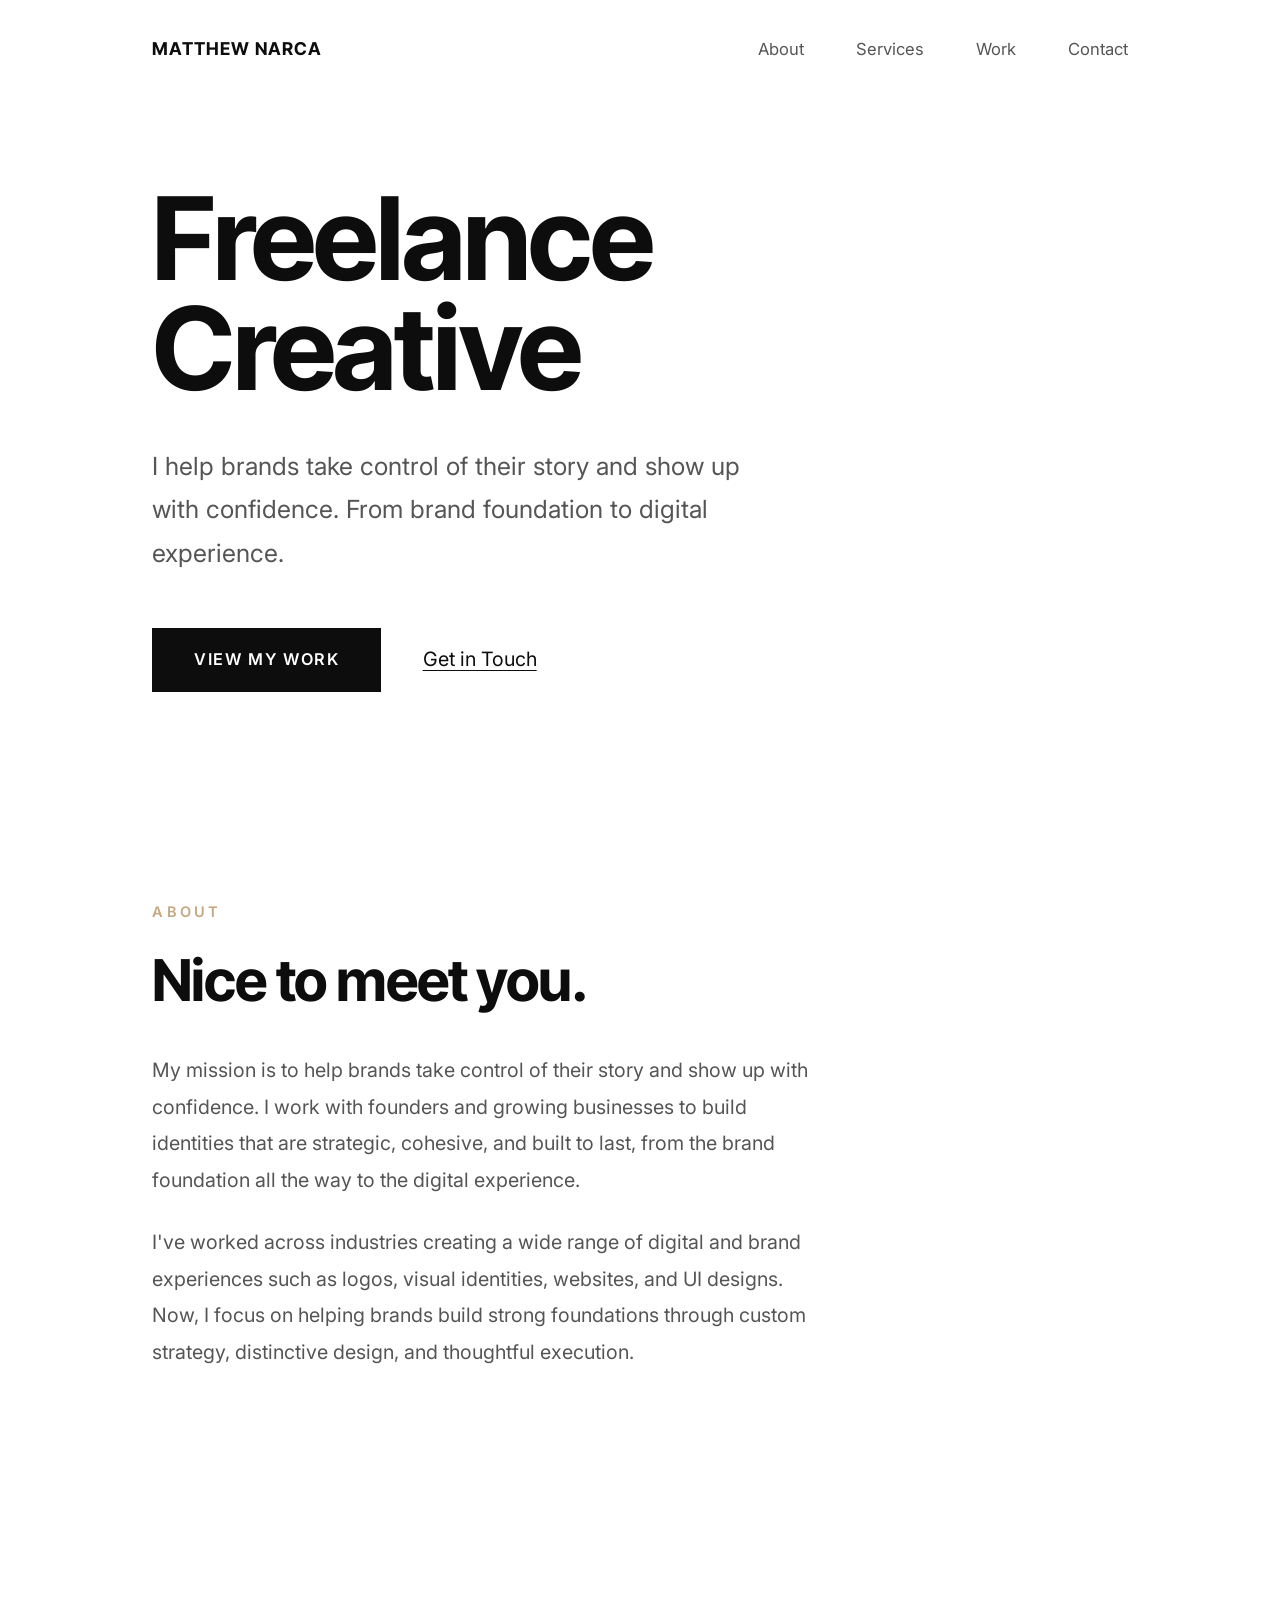
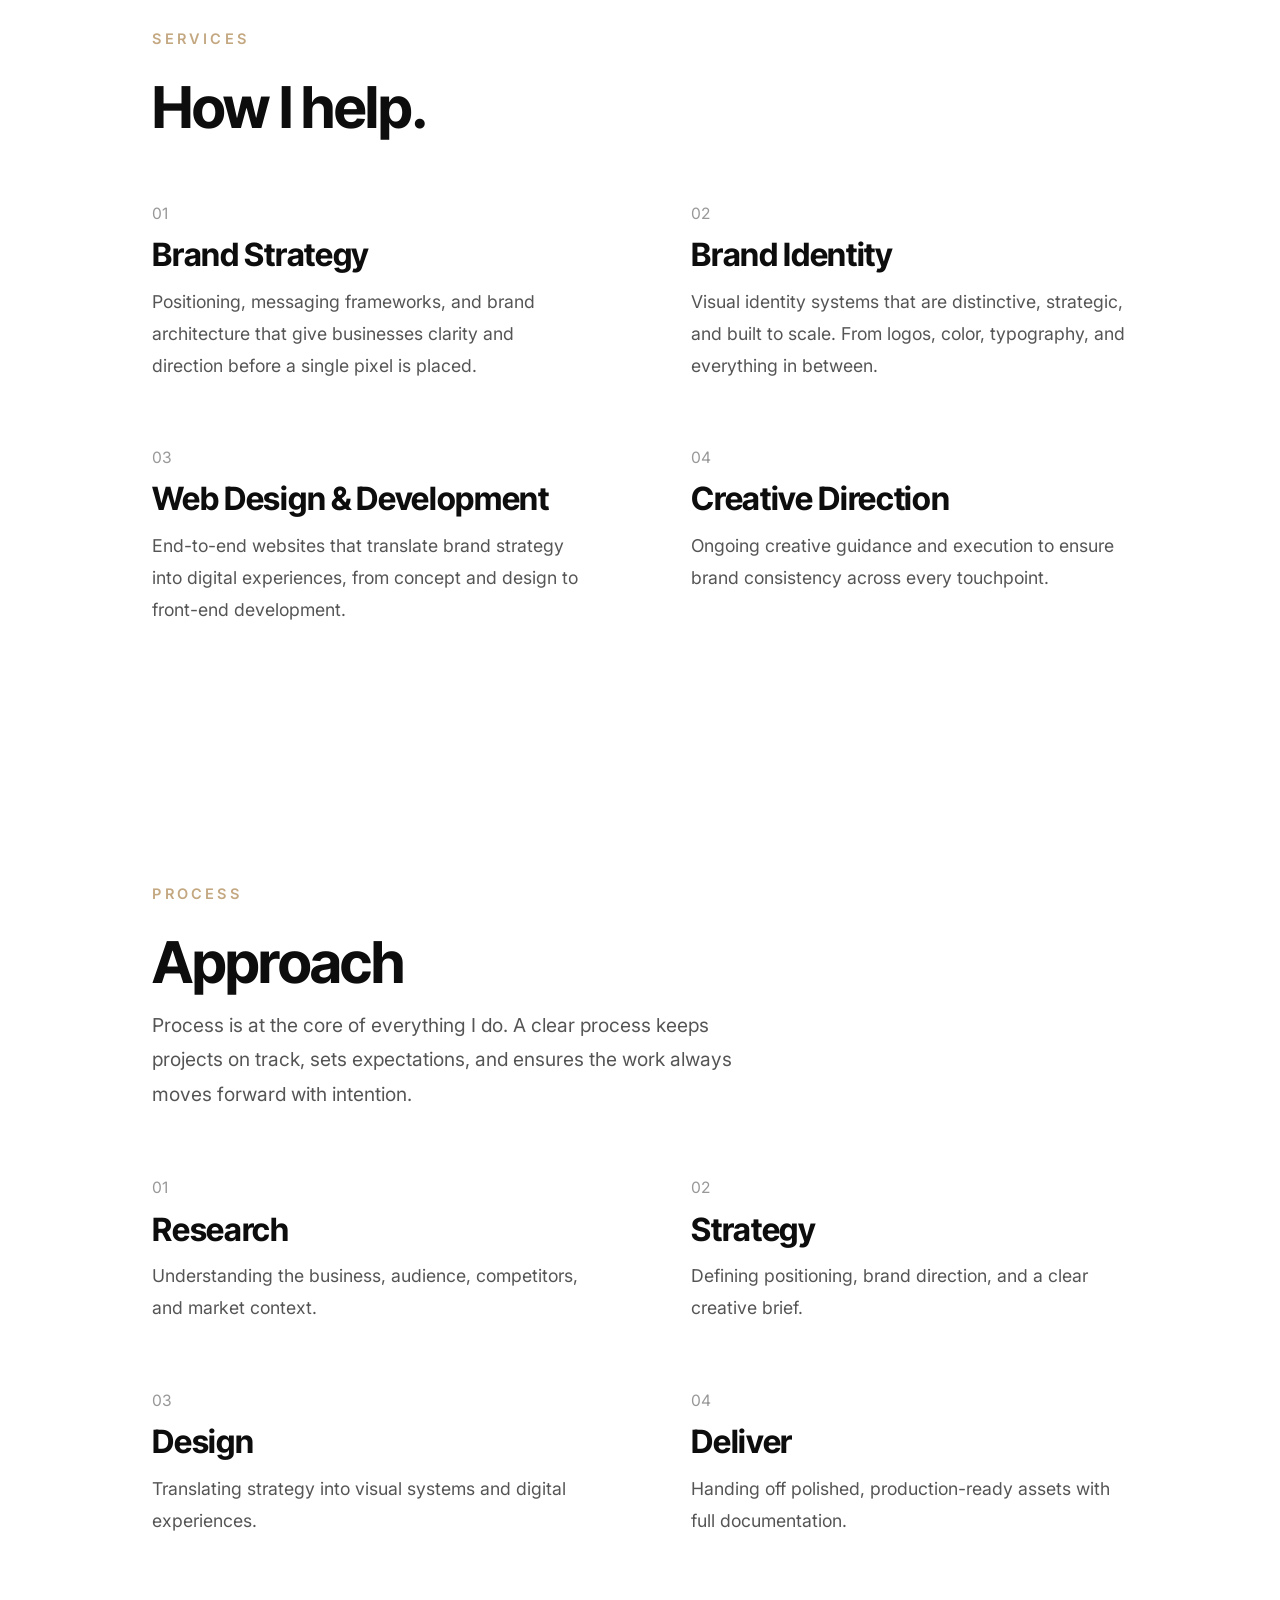
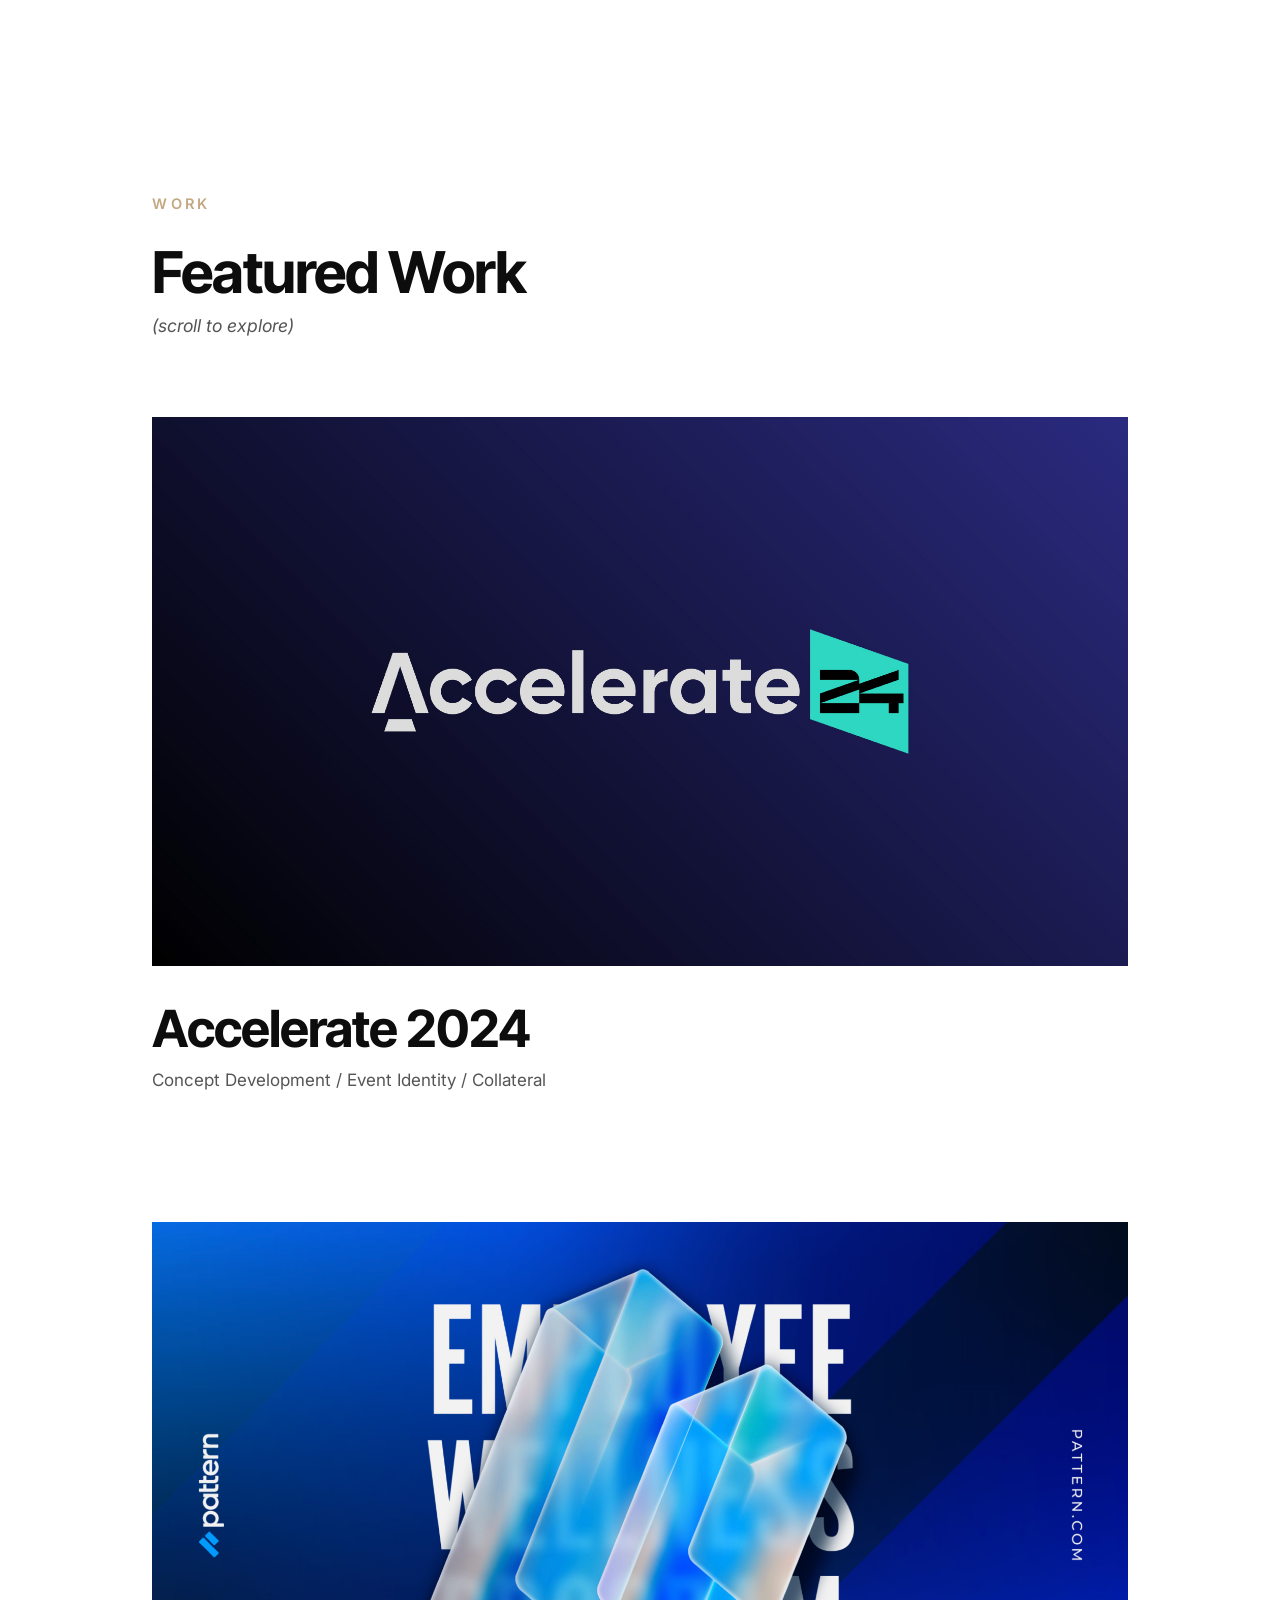
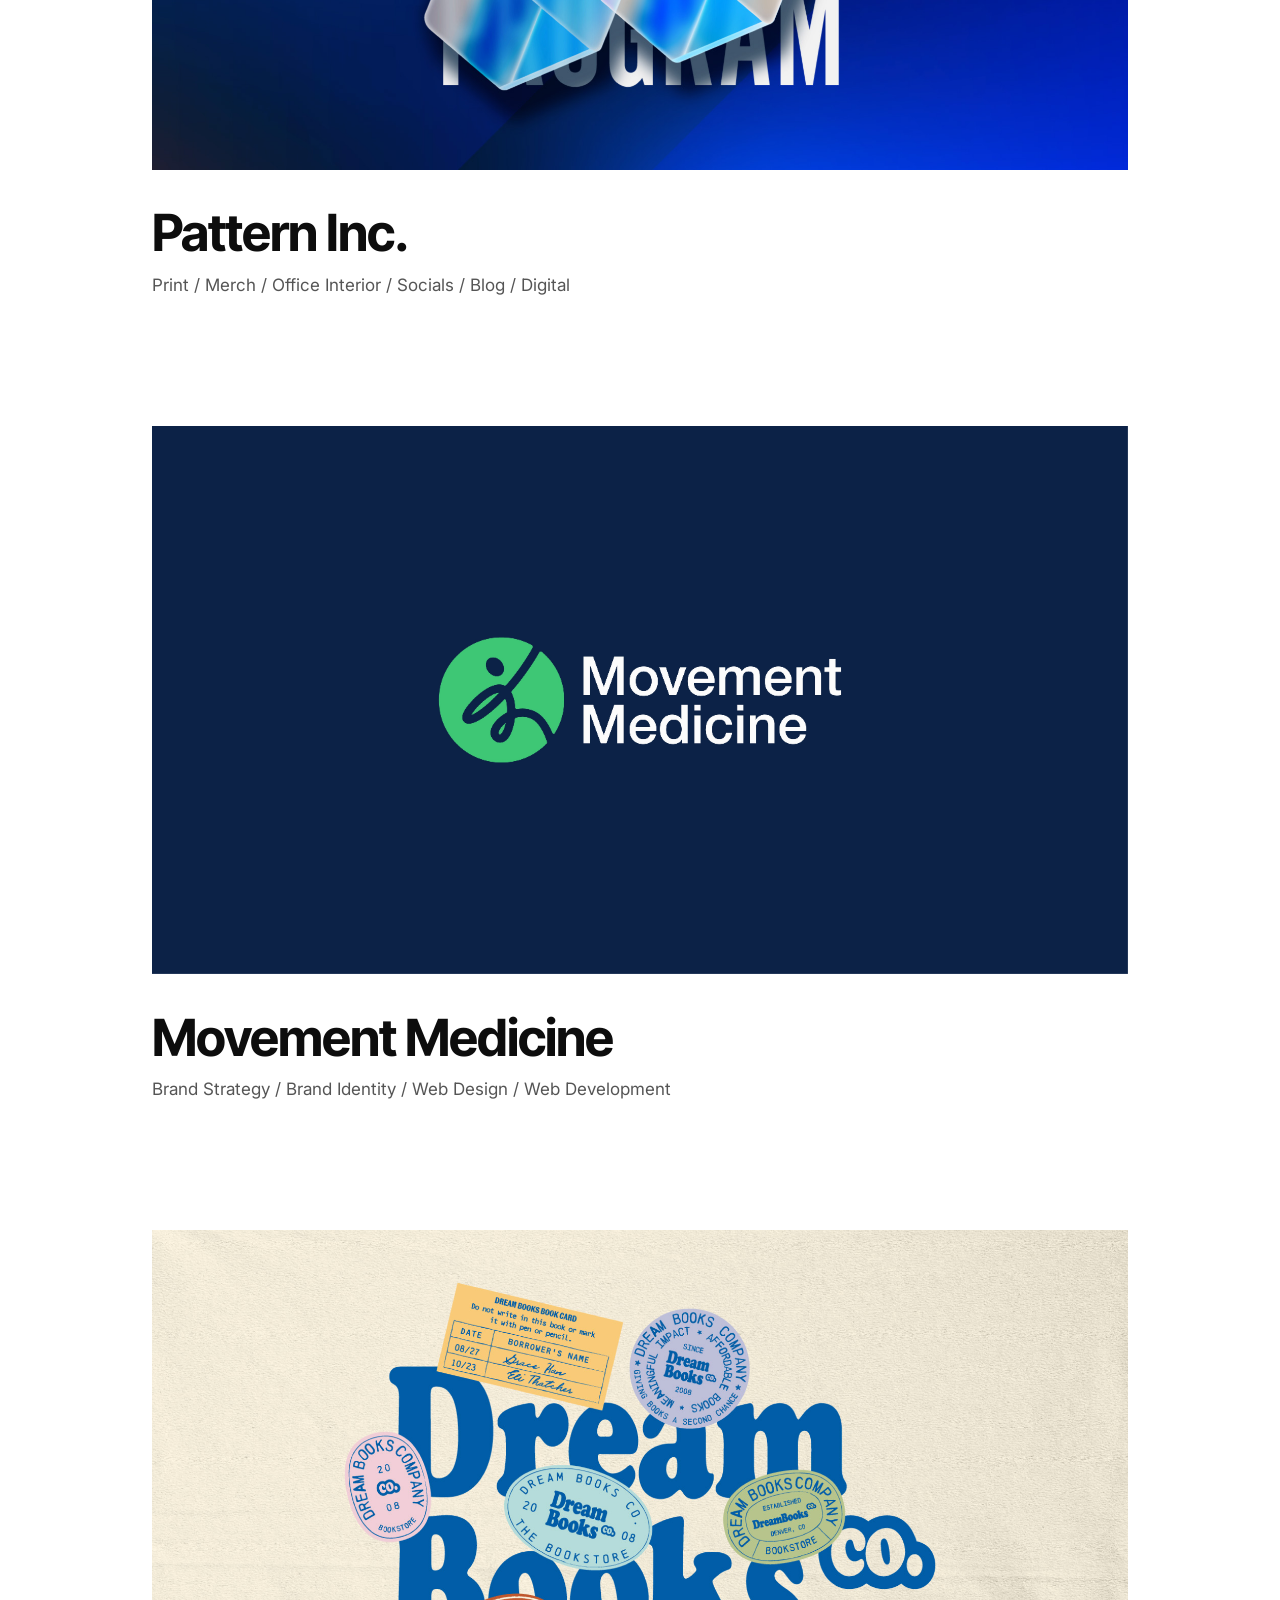
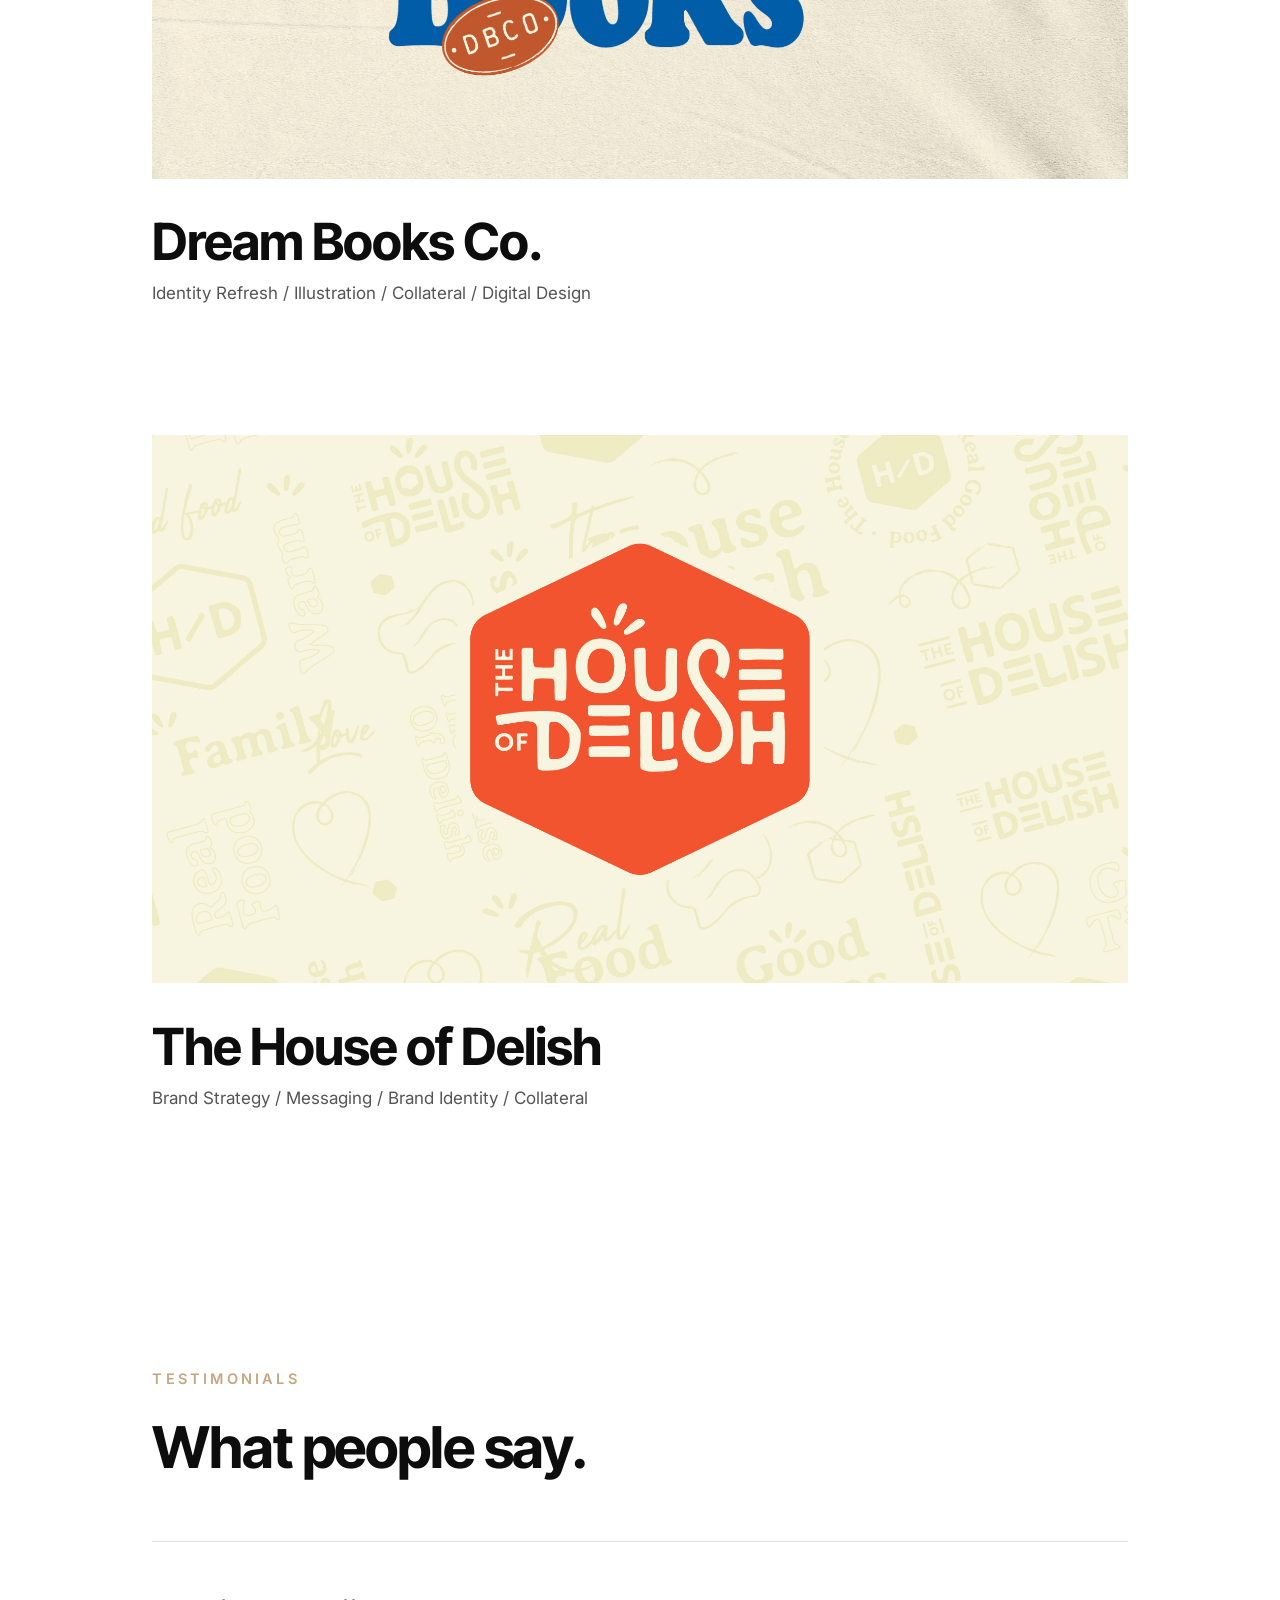
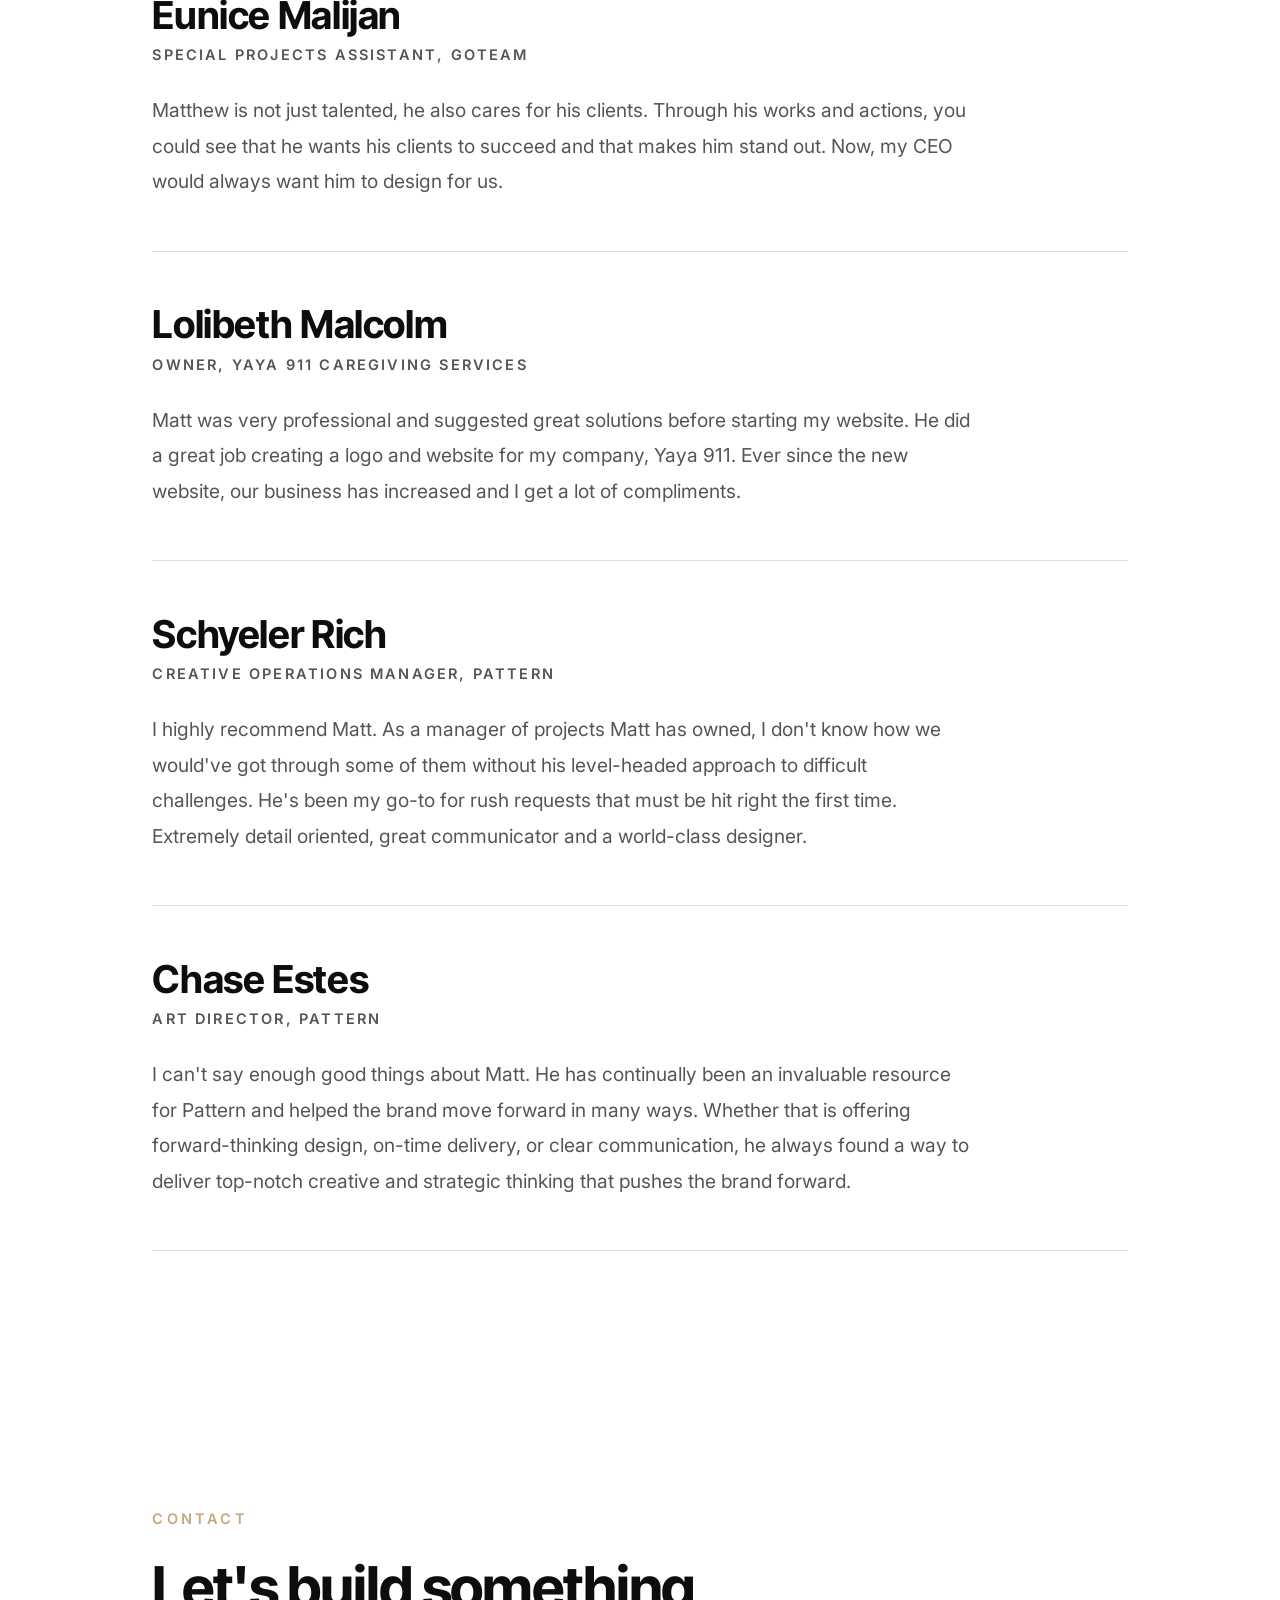
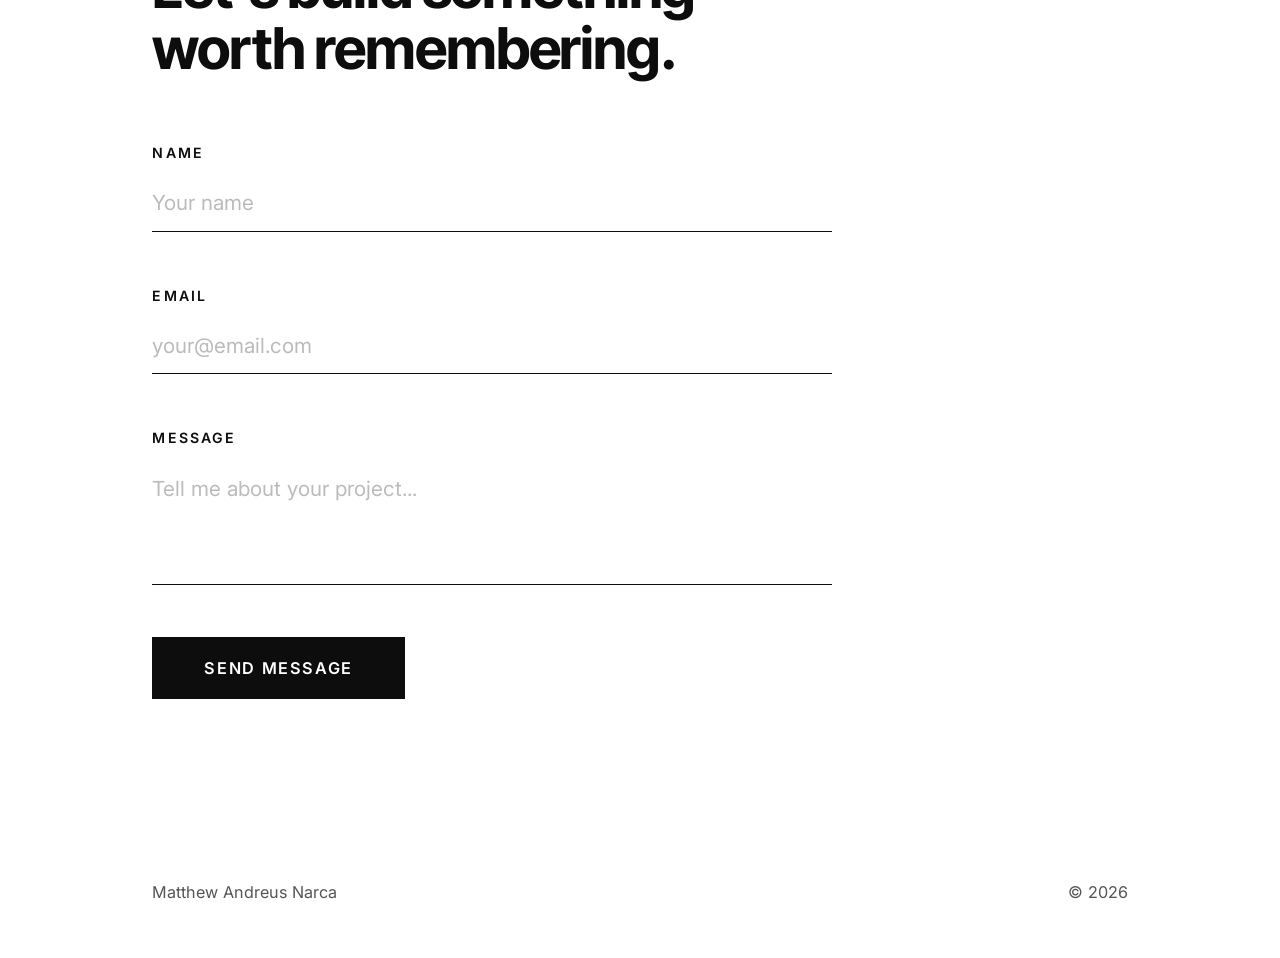
==== commit 62ad738c: "replaced 'em' dashes with 'such as' for example" ====
--- a/index.html
+++ b/index.html
@@ -56,8 +56,8 @@
     <span class="section-label">About</span>
     <h2 class="about-headline">Nice to meet you.</h2>
     <div class="about-body">
-      <p>My mission is to help brands take control of their story and show up with confidence. I work with founders and growing businesses to build identities that are strategic, cohesive, and built to last — from the brand foundation all the way to the digital experience.</p>
-      <p>I've worked across industries creating a wide range of digital and brand experiences — logos, visual identities, websites, and UI designs. Now, I focus on helping brands build strong foundations through custom strategy, distinctive design, and thoughtful execution.</p>
+      <p>My mission is to help brands take control of their story and show up with confidence. I work with founders and growing businesses to build identities that are strategic, cohesive, and built to last, from the brand foundation all the way to the digital experience.</p>
+      <p>I've worked across industries creating a wide range of digital and brand experiences such as logos, visual identities, websites, and UI designs. Now, I focus on helping brands build strong foundations through custom strategy, distinctive design, and thoughtful execution.</p>
     </div>
   </div>
 </section>
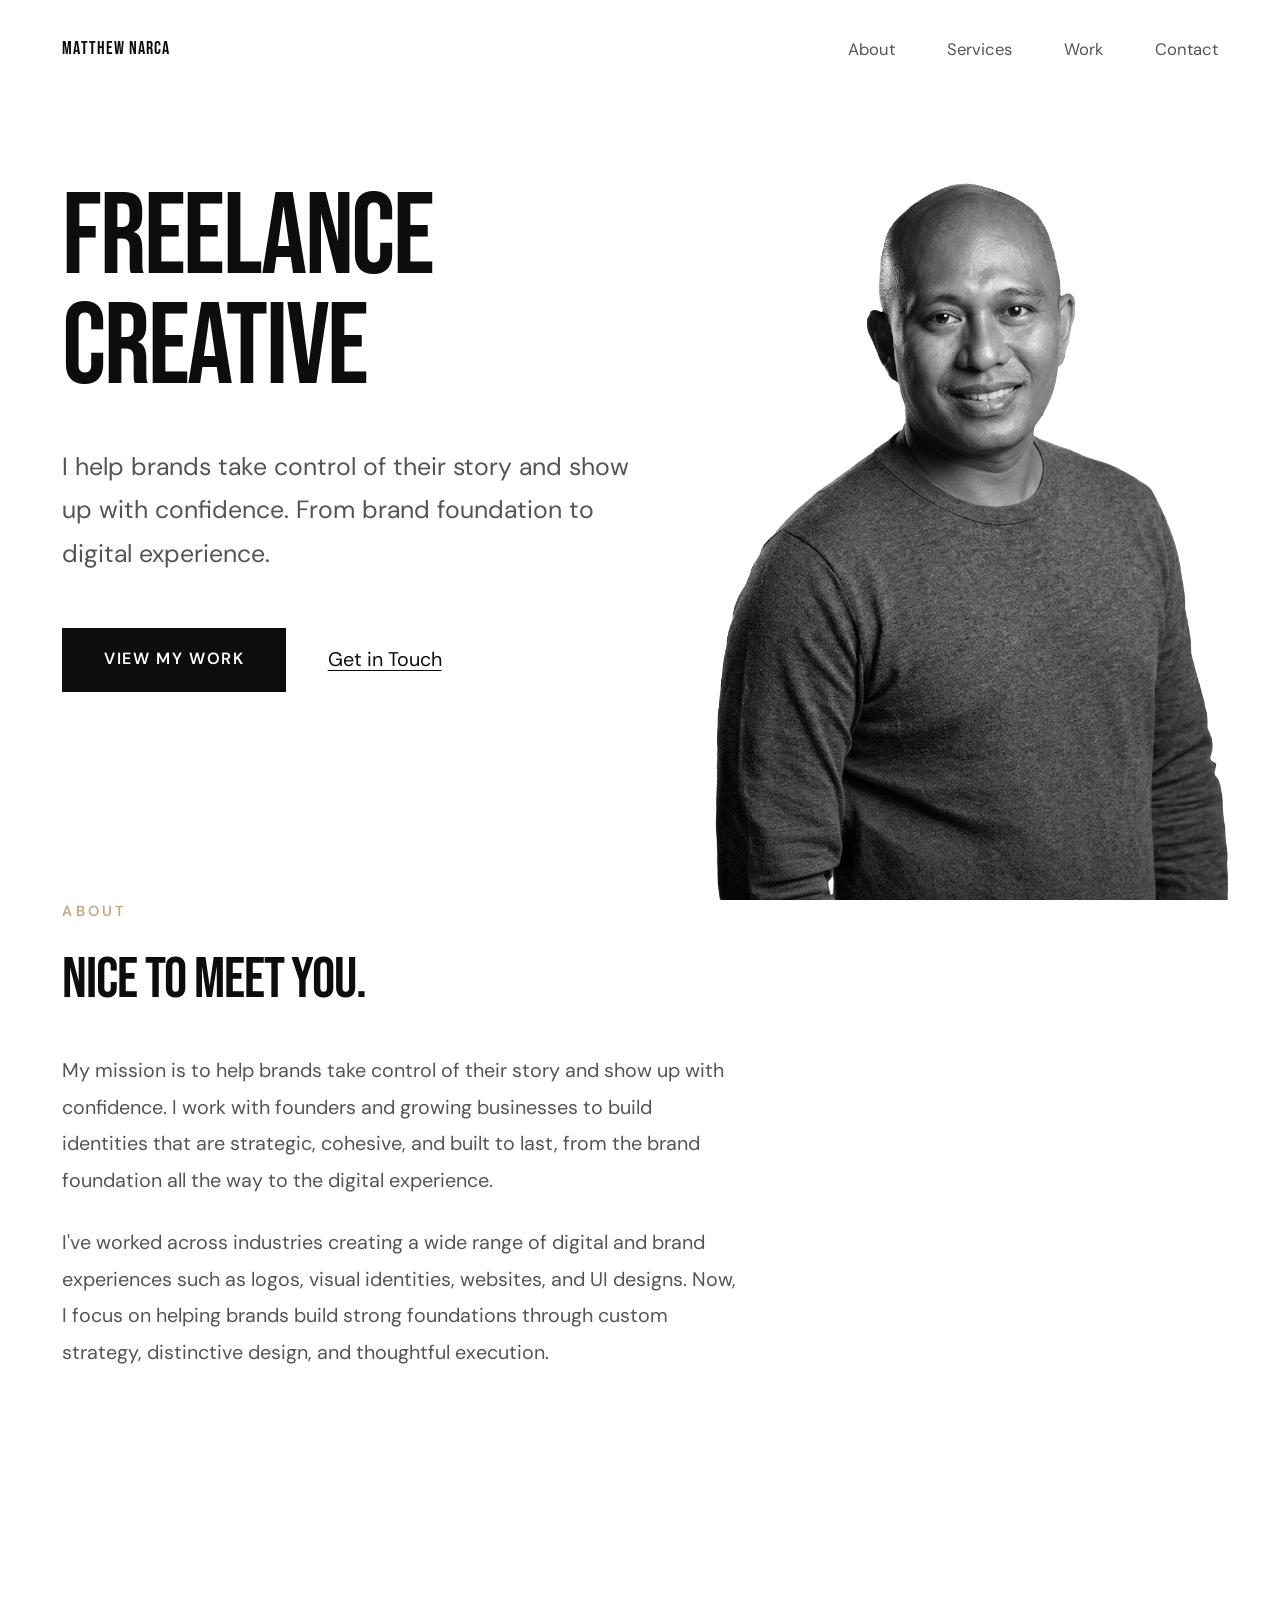
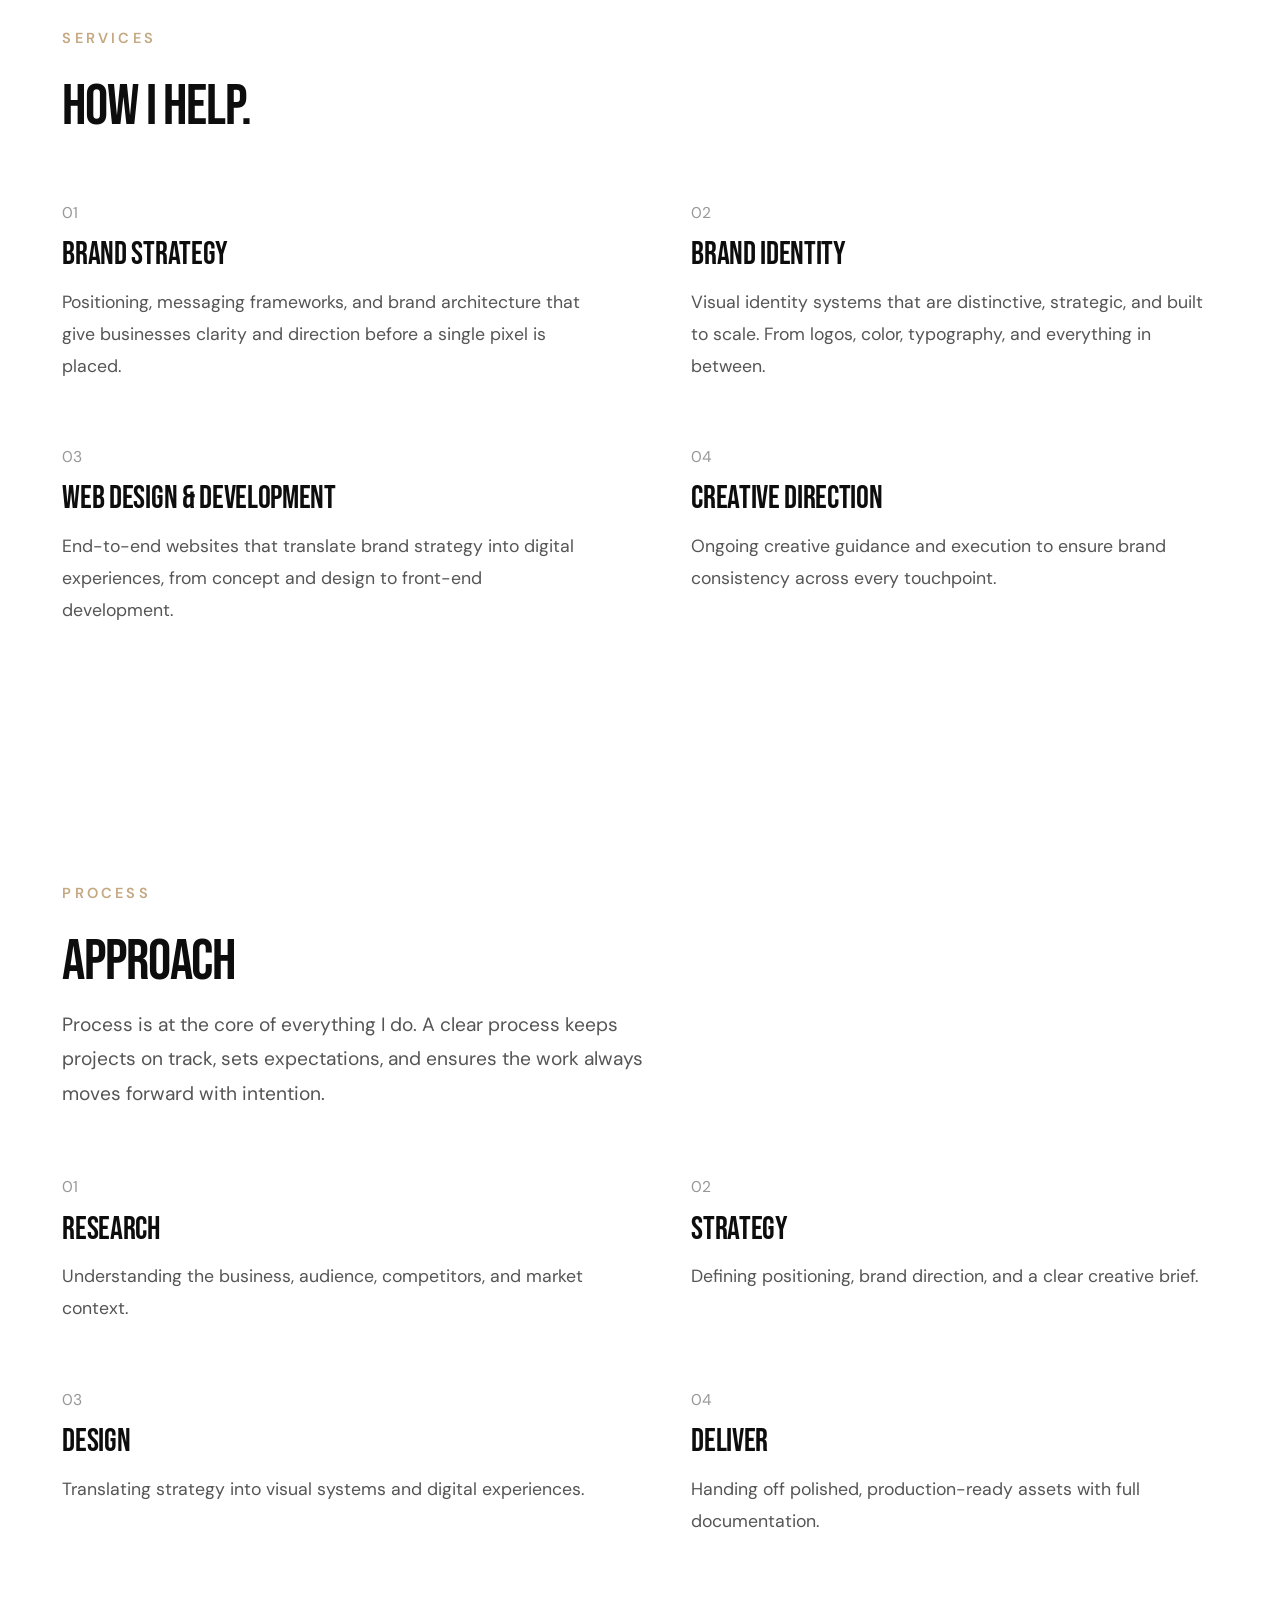
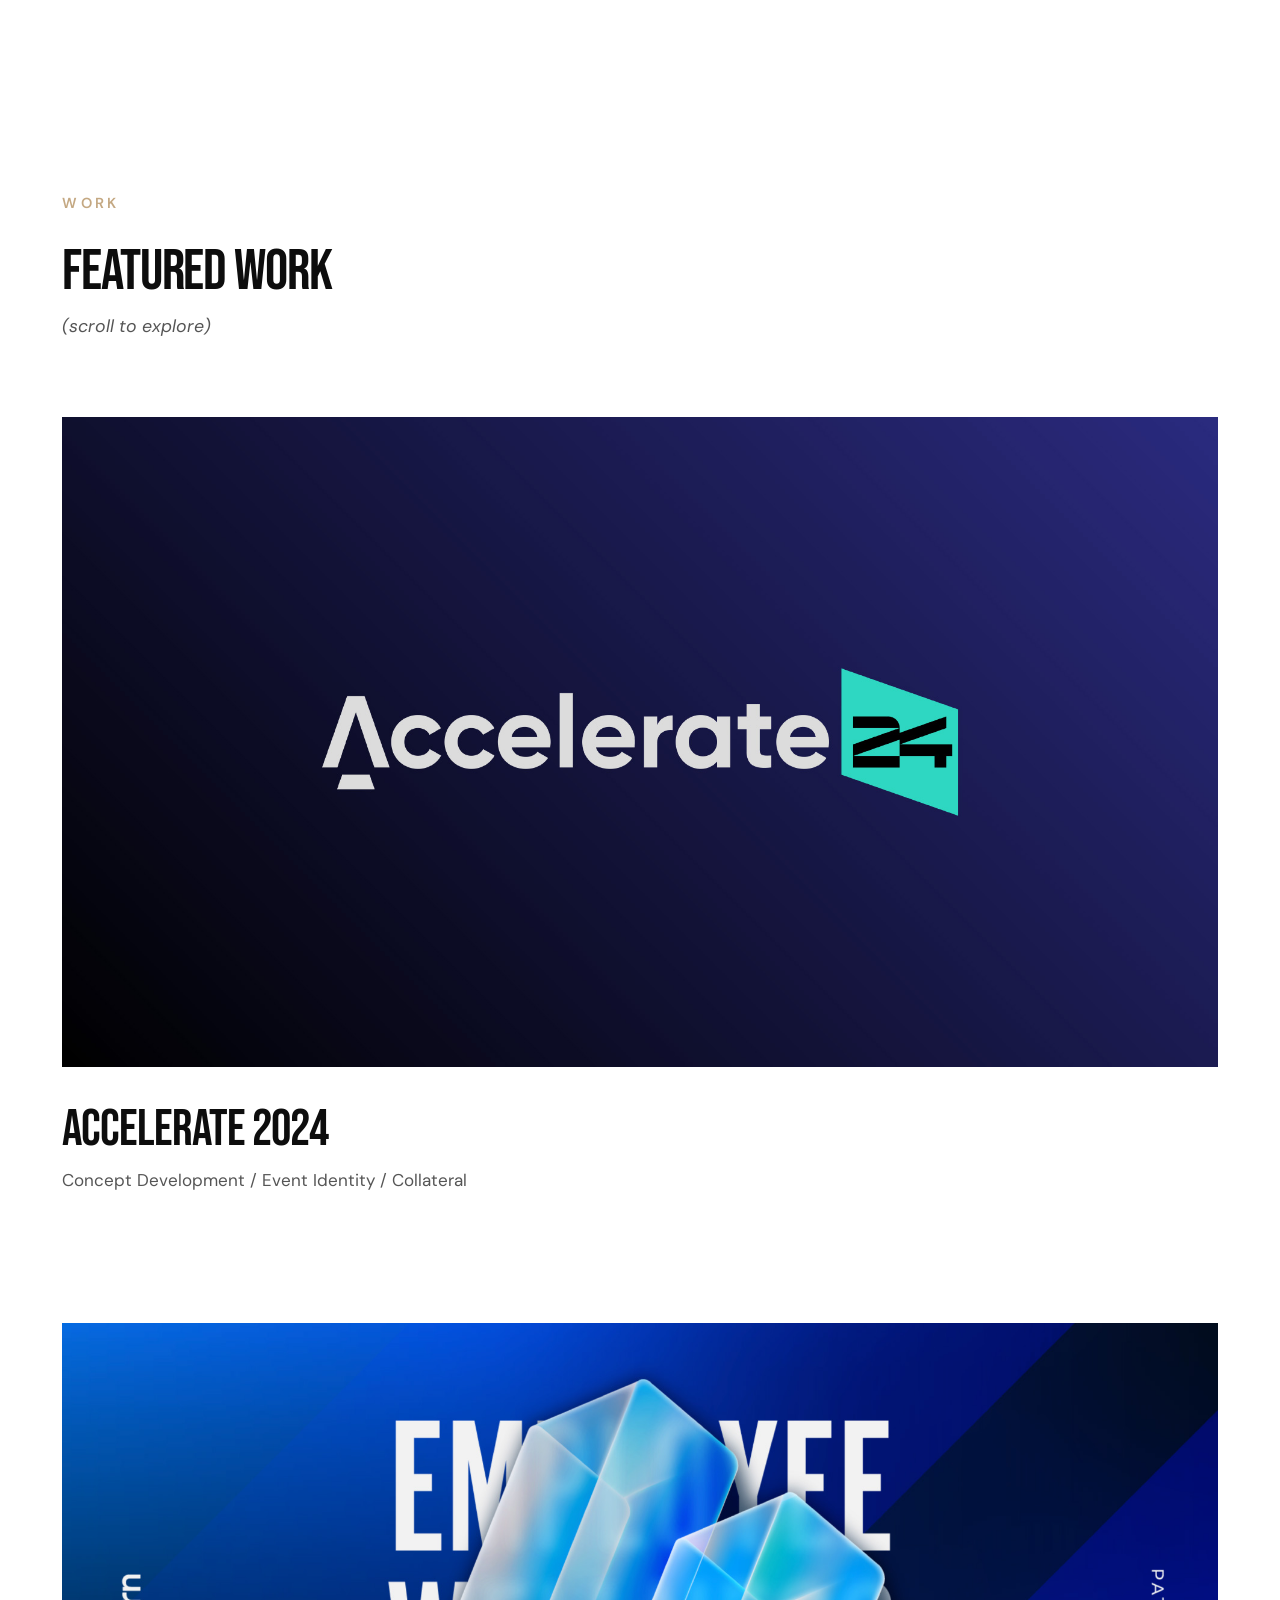
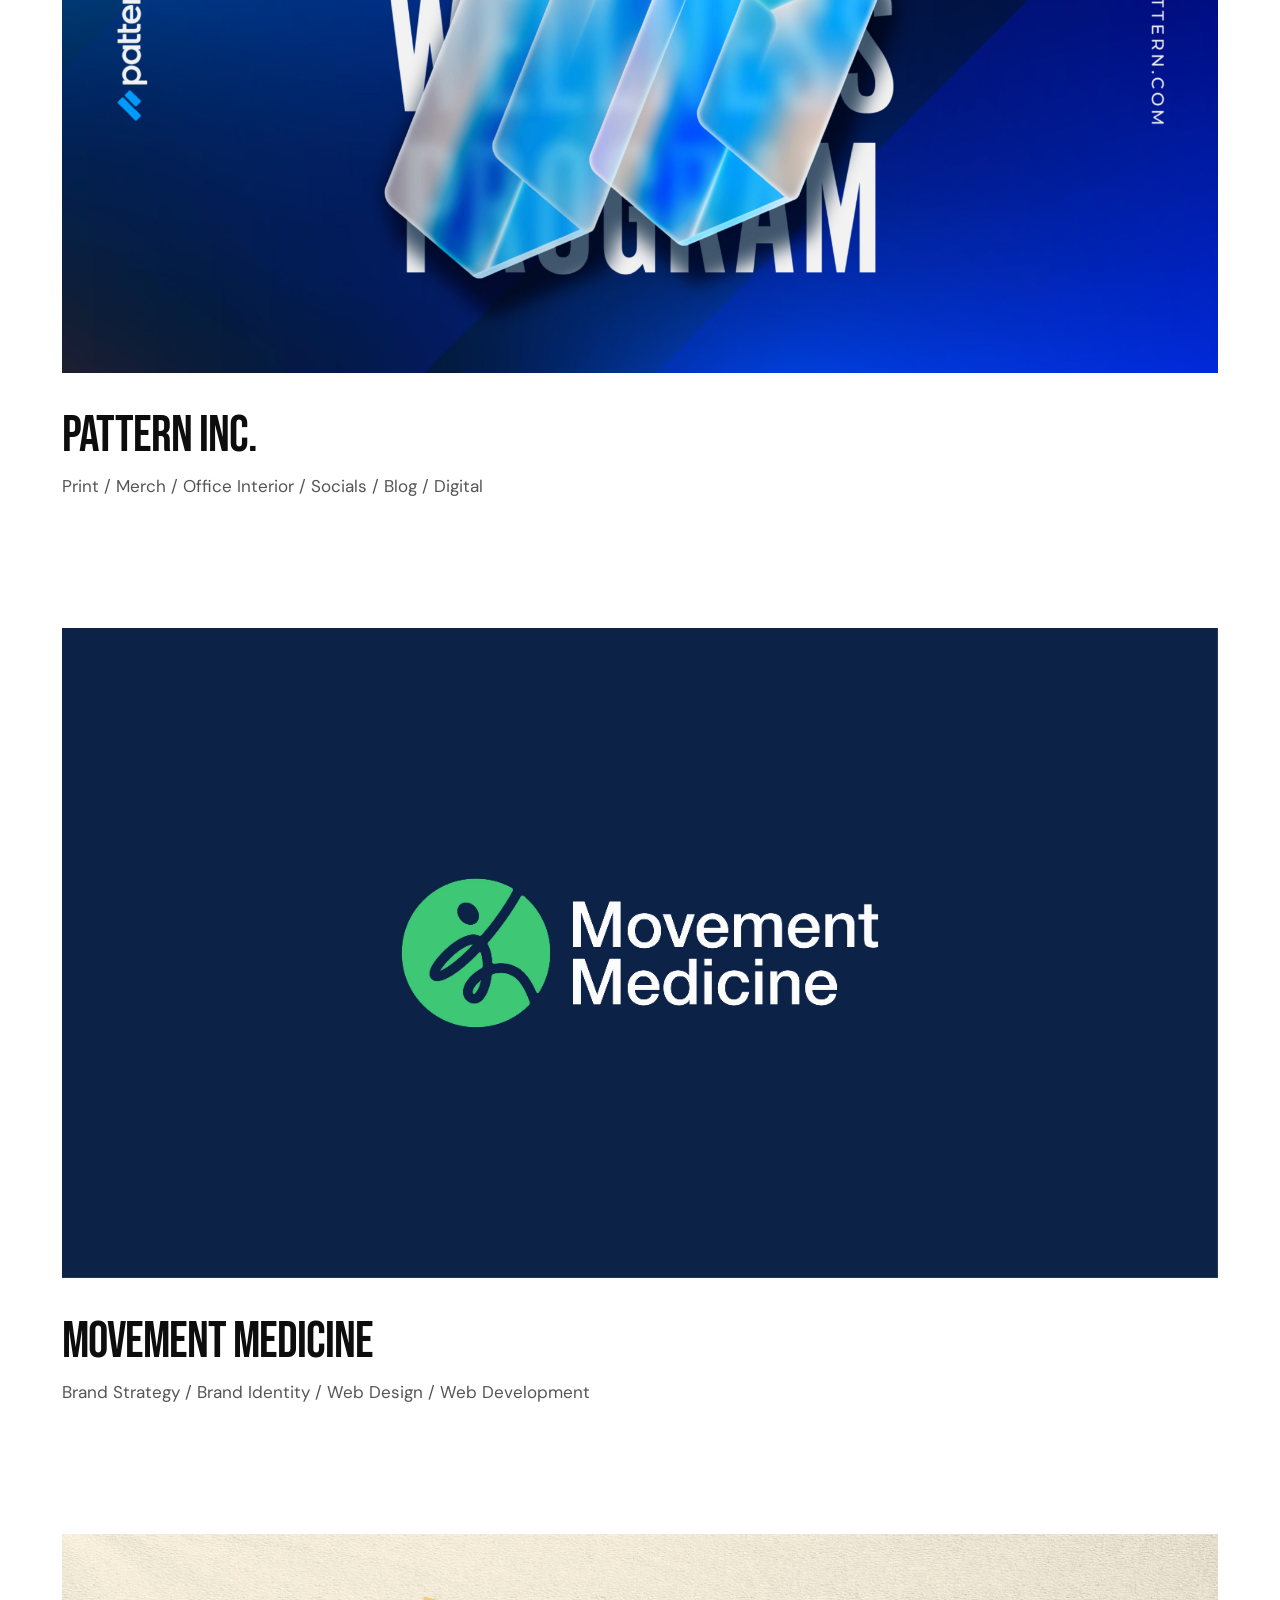
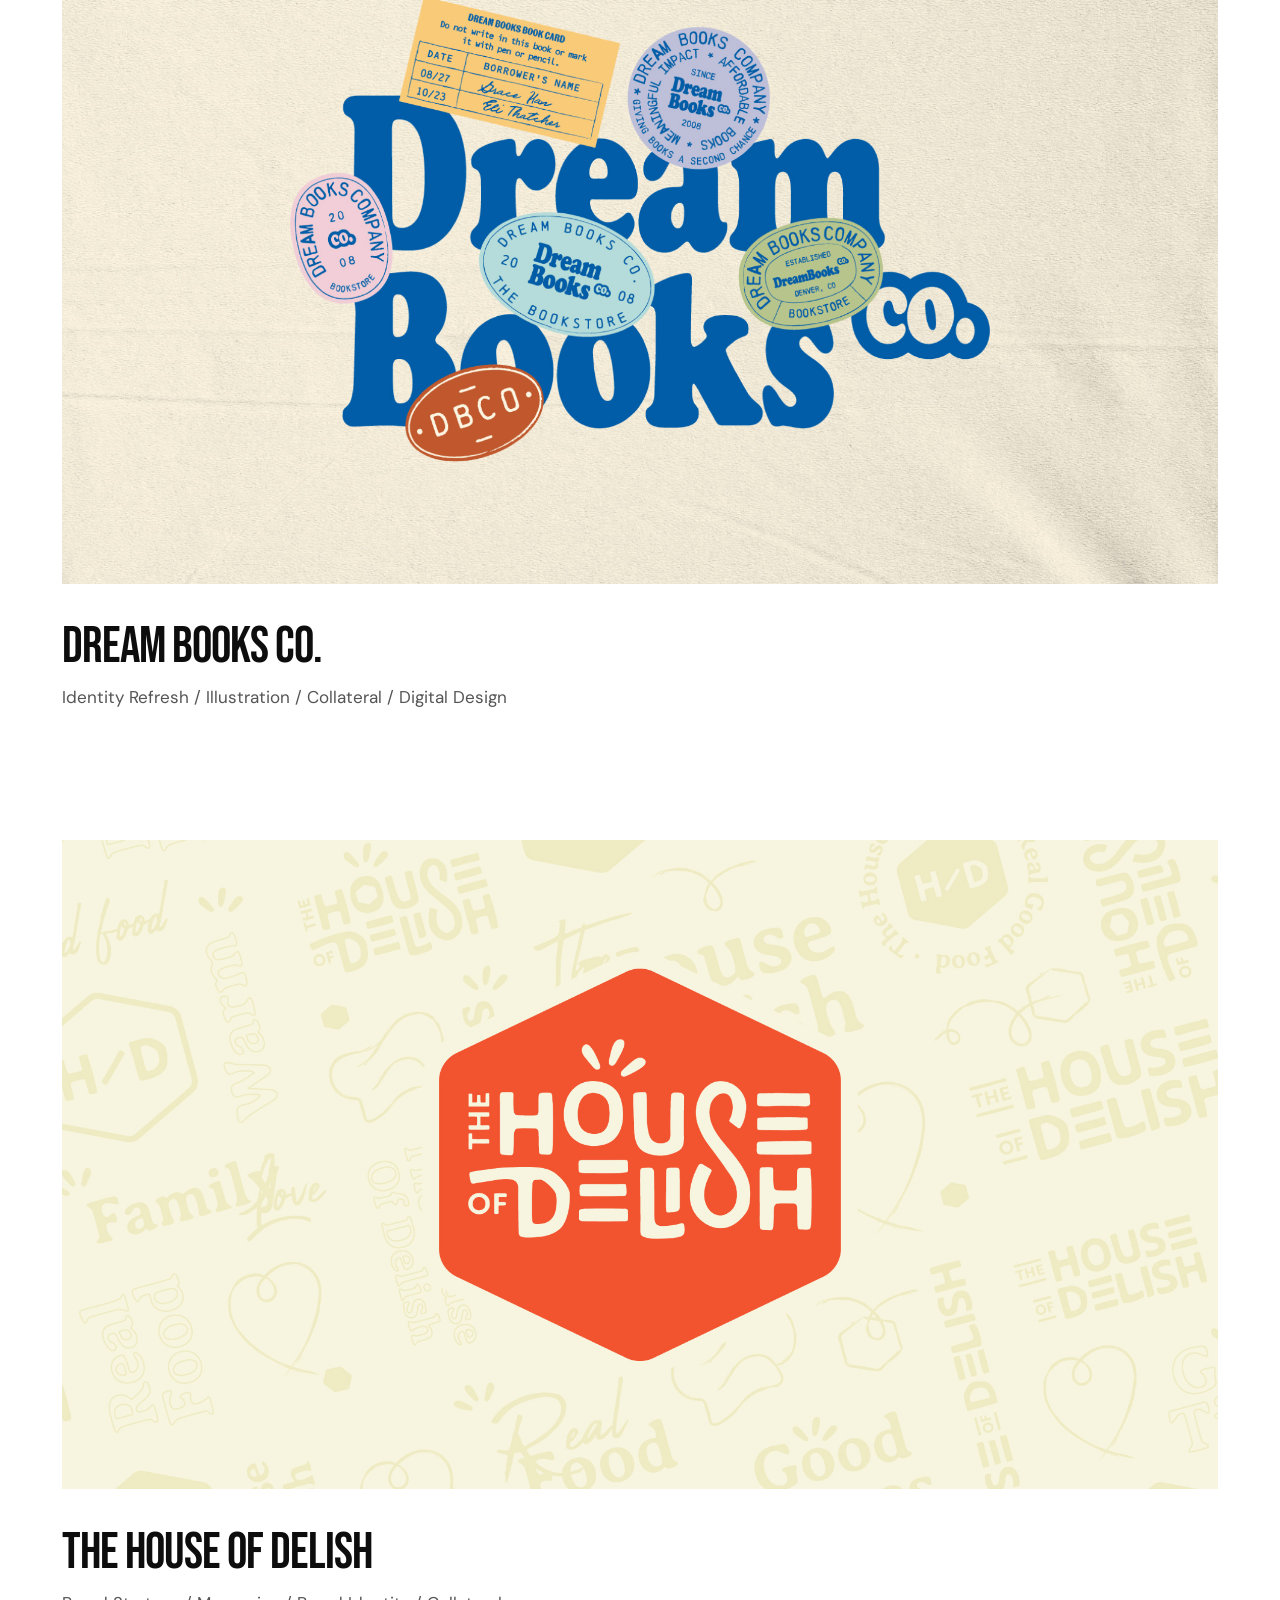
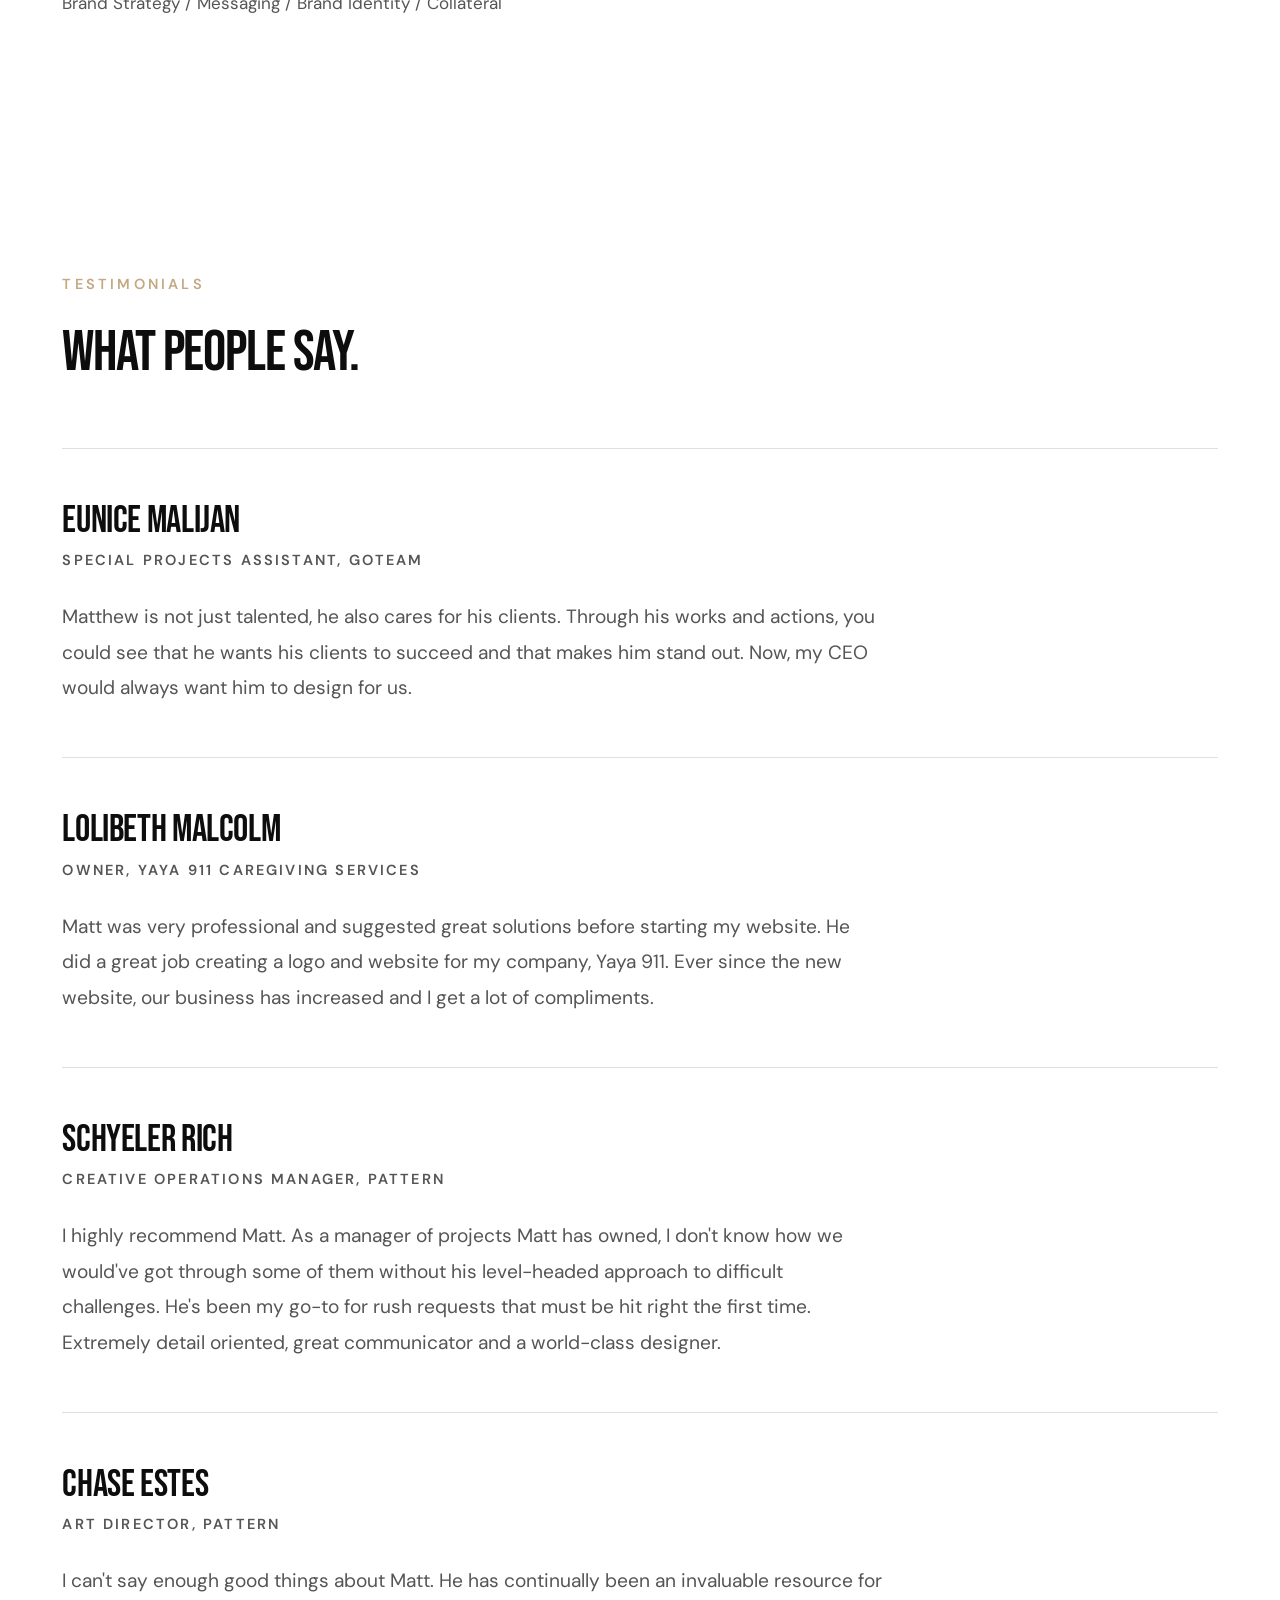
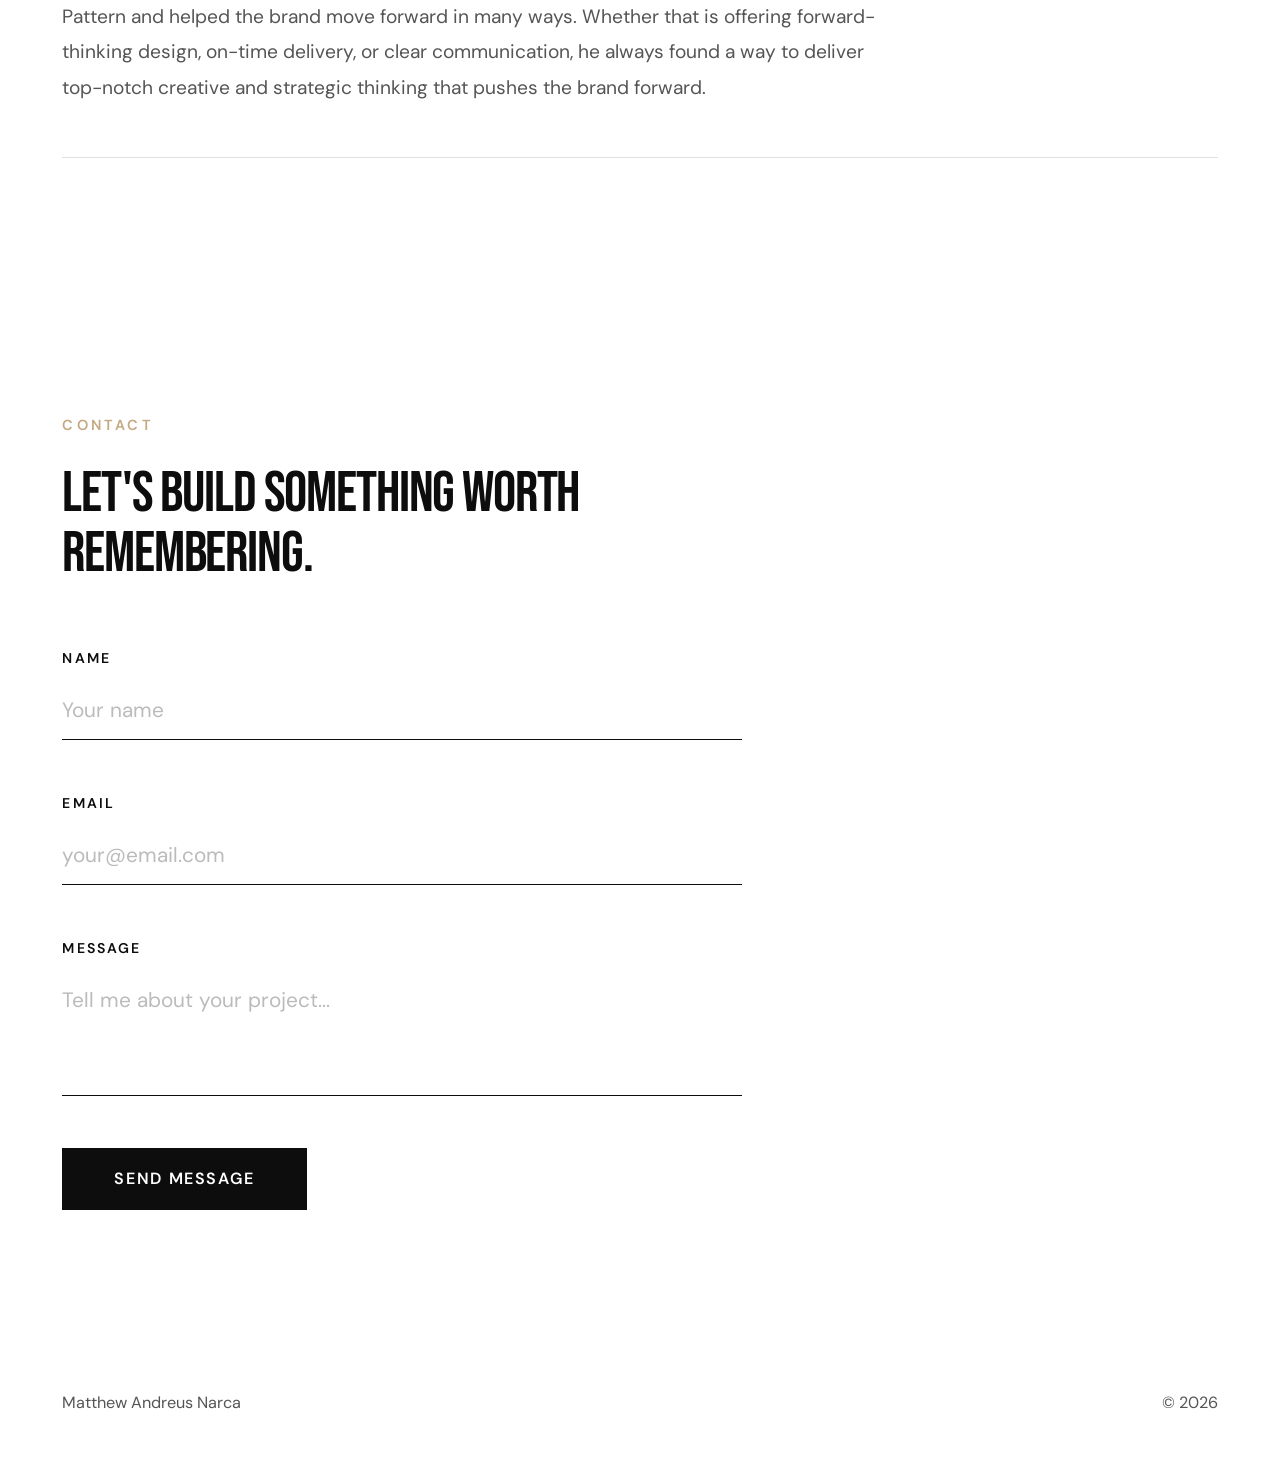
==== commit 6abcc785: "Updated fonts, added headshot" ====
--- a/index.html
+++ b/index.html
@@ -7,7 +7,7 @@
   <title>Matthew Narca — Freelance Creative</title>
   <link rel="preconnect" href="https://fonts.googleapis.com" />
   <link rel="preconnect" href="https://fonts.gstatic.com" crossorigin />
-  <link href="https://fonts.googleapis.com/css2?family=Inter+Tight:wght@400;700&family=Inter:wght@300;400;500;600&display=swap" rel="stylesheet" />
+  <link href="https://fonts.googleapis.com/css2?family=Bebas+Neue&family=DM+Sans:wght@400;500;600;700&display=swap" rel="stylesheet" />
   <link rel="stylesheet" href="css/style.css" />
 </head>
 <body>
@@ -38,6 +38,9 @@
 
 <!-- ─── Hero ─── -->
 <section class="hero" id="hero">
+  <div class="hero-photo">
+    <img src="images/matthew_narca_headshot_bw.png" alt="Matthew Narca" />
+  </div>
   <div class="container">
     <div class="hero-content">
       <h1 class="hero-headline">Freelance<br>Creative</h1>
@@ -234,7 +237,7 @@
     <span class="section-label">Contact</span>
     <h2 class="contact-headline">Let's build something worth remembering.</h2>
 
-    <form class="contact-form" name="contact" method="POST" data-netlify="true" netlify-honeypot="bot-field">
+    <form class="contact-form" id="contactForm" name="contact" method="POST" data-netlify="true" netlify-honeypot="bot-field">
       <input type="hidden" name="form-name" value="contact" />
       <p style="display:none"><label>Don't fill this out: <input name="bot-field" /></label></p>
 
@@ -255,6 +258,8 @@
 
       <button type="submit" class="form-submit">Send Message</button>
     </form>
+
+    <div class="contact-feedback" id="contactFeedback" aria-live="polite"></div>
   </div>
 </section>
 
@@ -284,6 +289,30 @@
   hamburger.addEventListener('click', () => mobileNav.classList.toggle('open'));
   document.querySelectorAll('.mobile-link').forEach(link => {
     link.addEventListener('click', () => mobileNav.classList.remove('open'));
+  });
+
+  // Contact form — inline submission
+  const contactForm = document.getElementById('contactForm');
+  const contactFeedback = document.getElementById('contactFeedback');
+
+  contactForm.addEventListener('submit', async (e) => {
+    e.preventDefault();
+    const data = new URLSearchParams(new FormData(contactForm)).toString();
+    try {
+      const res = await fetch('/', {
+        method: 'POST',
+        headers: { 'Content-Type': 'application/x-www-form-urlencoded' },
+        body: data
+      });
+      if (res.ok) {
+        contactForm.style.display = 'none';
+        contactFeedback.innerHTML = '<p class="contact-success"><strong>Thank you.</strong> Your message has been received. I\'ll get back to you soon.</p>';
+      } else {
+        throw new Error();
+      }
+    } catch {
+      contactFeedback.innerHTML = '<p class="contact-error">Something went wrong. Please try again or email <a href="mailto:hello@matthewnarca.com">hello@matthewnarca.com</a> directly.</p>';
+    }
   });
 
   // Scroll reveal
--- a/css/style.css
+++ b/css/style.css
@@ -1,4 +1,4 @@
-@import url('https://fonts.googleapis.com/css2?family=Inter+Tight:wght@400;700&family=Inter:wght@300;400;500;600&display=swap');
+@import url('https://fonts.googleapis.com/css2?family=Bebas+Neue&family=DM+Sans:wght@400;500;600;700&display=swap');
 
 /* ─── Reset ─── */
 *, *::before, *::after { box-sizing: border-box; margin: 0; padding: 0; }
@@ -22,7 +22,7 @@
 body {
   background: var(--white);
   color: var(--black);
-  font-family: 'Inter', sans-serif;
+  font-family: 'DM Sans', sans-serif;
   font-weight: 400;
   line-height: 1.65;
   -webkit-font-smoothing: antialiased;
@@ -36,14 +36,14 @@
 /* ─── Utilities ─── */
 .container {
   width: 100%;
-  max-width: 1100px;
+  max-width: none;
   margin-inline: auto;
   padding-inline: clamp(1.5rem, 5vw, 3rem);
 }
 
 .section-label {
   display: block;
-  font-family: 'Inter', sans-serif;
+  font-family: 'DM Sans', sans-serif;
   font-size: .7rem;
   font-weight: 600;
   letter-spacing: .22em;
@@ -71,8 +71,8 @@
 }
 
 .nav-logo {
-  font-family: 'Inter Tight', sans-serif;
-  font-weight: 700;
+  font-family: 'Bebas Neue', sans-serif;
+  font-weight: 400;
   font-size: .85rem;
   letter-spacing: .06em;
   text-transform: uppercase;
@@ -86,7 +86,7 @@
 }
 
 .nav-links a {
-  font-family: 'Inter', sans-serif;
+  font-family: 'DM Sans', sans-serif;
   font-size: .8rem;
   font-weight: 400;
   color: var(--muted);
@@ -132,9 +132,9 @@
 .mobile-nav.open { display: flex; }
 
 .mobile-nav a {
-  font-family: 'Inter Tight', sans-serif;
+  font-family: 'Bebas Neue', sans-serif;
   font-size: clamp(2.5rem, 10vw, 4.5rem);
-  font-weight: 700;
+  font-weight: 400;
   text-transform: uppercase;
   letter-spacing: -.02em;
   color: var(--black);
@@ -144,7 +144,11 @@
 .mobile-nav a:hover { color: var(--gold); }
 
 /* ─── Sections ─── */
-section { padding: clamp(5rem, 10vw, 10rem) 0; }
+section {
+  padding: clamp(5rem, 10vw, 10rem) 0;
+  position: relative;
+  background: var(--white);
+}
 
 /* ─── Hero ─── */
 .hero {
@@ -152,13 +156,31 @@
   display: flex;
   align-items: center;
   padding-top: 5rem;
-}
-
-.hero-content { max-width: 900px; }
+  background: transparent;
+}
+
+.hero-content { max-width: 900px; position: relative; z-index: 1; }
+
+.hero-photo {
+  position: fixed;
+  top: 0;
+  right: 0;
+  width: 48%;
+  height: 100vh;
+  overflow: hidden;
+}
+
+.hero-photo img {
+  width: 100%;
+  height: 100%;
+  object-fit: contain;
+  object-position: bottom center;
+  display: block;
+}
 
 .hero-headline {
-  font-family: 'Inter Tight', sans-serif;
-  font-weight: 700;
+  font-family: 'Bebas Neue', sans-serif;
+  font-weight: 400;
   font-size: clamp(3.5rem, 9vw, 6rem);
   line-height: .95;
   text-transform: none;
@@ -186,7 +208,7 @@
   display: inline-block;
   background: var(--black);
   color: var(--white);
-  font-family: 'Inter', sans-serif;
+  font-family: 'DM Sans', sans-serif;
   font-size: .78rem;
   font-weight: 600;
   letter-spacing: .1em;
@@ -198,7 +220,7 @@
 .btn-primary:hover { background: var(--gold); color: var(--black); opacity: 1; }
 
 .btn-secondary {
-  font-family: 'Inter', sans-serif;
+  font-family: 'DM Sans', sans-serif;
   font-size: .95rem;
   font-weight: 400;
   color: var(--black);
@@ -210,11 +232,11 @@
 .btn-secondary:hover { color: var(--muted); }
 
 /* ─── About ─── */
-.about { padding-top: 0; }
+.about { padding-top: 0; background: transparent; }
 
 .about-headline {
-  font-family: 'Inter Tight', sans-serif;
-  font-weight: 700;
+  font-family: 'Bebas Neue', sans-serif;
+  font-weight: 400;
   font-size: clamp(2rem, 4.5vw, 3.25rem);
   line-height: 1.05;
   letter-spacing: -.02em;
@@ -237,8 +259,8 @@
 
 /* ─── Services & Process (two-col grid) ─── */
 .section-headline {
-  font-family: 'Inter Tight', sans-serif;
-  font-weight: 700;
+  font-family: 'Bebas Neue', sans-serif;
+  font-weight: 400;
   font-size: clamp(2rem, 4.5vw, 3.25rem);
   letter-spacing: -.02em;
   color: var(--black);
@@ -265,7 +287,7 @@
 }
 
 .grid-item-num {
-  font-family: 'Inter', sans-serif;
+  font-family: 'DM Sans', sans-serif;
   font-size: .75rem;
   font-weight: 400;
   color: var(--muted);
@@ -274,8 +296,8 @@
 }
 
 .grid-item-title {
-  font-family: 'Inter Tight', sans-serif;
-  font-weight: 700;
+  font-family: 'Bebas Neue', sans-serif;
+  font-weight: 400;
   font-size: clamp(1.4rem, 2.5vw, 2rem);
   letter-spacing: -.01em;
   color: var(--black);
@@ -293,8 +315,8 @@
 .work-header { margin-bottom: clamp(3rem, 6vw, 5rem); }
 
 .work-headline {
-  font-family: 'Inter Tight', sans-serif;
-  font-weight: 700;
+  font-family: 'Bebas Neue', sans-serif;
+  font-weight: 400;
   font-size: clamp(2rem, 4.5vw, 3.25rem);
   letter-spacing: -.02em;
   color: var(--black);
@@ -338,8 +360,8 @@
 .work-item:hover .work-item-image img { transform: scale(1.03); }
 
 .work-item-name {
-  font-family: 'Inter Tight', sans-serif;
-  font-weight: 700;
+  font-family: 'Bebas Neue', sans-serif;
+  font-weight: 400;
   font-size: clamp(1.8rem, 4vw, 3rem);
   letter-spacing: -.02em;
   color: var(--black);
@@ -358,8 +380,8 @@
 
 /* ─── Testimonials ─── */
 .testimonials-headline {
-  font-family: 'Inter Tight', sans-serif;
-  font-weight: 700;
+  font-family: 'Bebas Neue', sans-serif;
+  font-weight: 400;
   font-size: clamp(2rem, 4.5vw, 3.25rem);
   letter-spacing: -.02em;
   color: var(--black);
@@ -375,8 +397,8 @@
 }
 
 .testimonial-name {
-  font-family: 'Inter Tight', sans-serif;
-  font-weight: 700;
+  font-family: 'Bebas Neue', sans-serif;
+  font-weight: 400;
   font-size: clamp(1.5rem, 3vw, 2.25rem);
   letter-spacing: -.01em;
   color: var(--black);
@@ -402,8 +424,8 @@
 
 /* ─── Contact ─── */
 .contact-headline {
-  font-family: 'Inter Tight', sans-serif;
-  font-weight: 700;
+  font-family: 'Bebas Neue', sans-serif;
+  font-weight: 400;
   font-size: clamp(2rem, 4.5vw, 3.25rem);
   letter-spacing: -.02em;
   color: var(--black);
@@ -422,7 +444,7 @@
 .form-field { display: flex; flex-direction: column; }
 
 .form-field label {
-  font-family: 'Inter', sans-serif;
+  font-family: 'DM Sans', sans-serif;
   font-size: .68rem;
   font-weight: 600;
   letter-spacing: .15em;
@@ -438,7 +460,7 @@
   border-bottom: 1px solid var(--black);
   border-radius: 0;
   padding: .5rem 0 .75rem;
-  font-family: 'Inter', sans-serif;
+  font-family: 'DM Sans', sans-serif;
   font-size: 1rem;
   color: var(--black);
   outline: none;
@@ -459,7 +481,7 @@
   display: inline-block;
   background: var(--black);
   color: var(--white);
-  font-family: 'Inter', sans-serif;
+  font-family: 'DM Sans', sans-serif;
   font-size: .78rem;
   font-weight: 600;
   letter-spacing: .1em;
@@ -473,8 +495,40 @@
 
 .form-submit:hover { background: var(--gold); color: var(--black); opacity: 1; }
 
+/* ─── Contact Feedback ─── */
+.contact-feedback { max-width: 680px; }
+
+.contact-success,
+.contact-error {
+  font-family: 'DM Sans', sans-serif;
+  font-size: clamp(.95rem, 1.5vw, 1.05rem);
+  line-height: 1.8;
+}
+
+.contact-success strong {
+  font-family: 'Bebas Neue', sans-serif;
+  font-weight: 400;
+  font-size: clamp(1.4rem, 2.5vw, 1.8rem);
+  display: block;
+  margin-bottom: .4rem;
+  color: var(--black);
+  letter-spacing: -.01em;
+}
+
+.contact-success { color: var(--muted); }
+
+.contact-error {
+  color: var(--muted);
+}
+
+.contact-error a {
+  color: var(--black);
+  text-decoration: underline;
+  text-underline-offset: 3px;
+}
+
 /* ─── Footer ─── */
-footer { padding: 2.5rem 0; }
+footer { padding: 2.5rem 0; position: relative; background: var(--white); }
 
 .footer-inner {
   display: flex;
@@ -485,15 +539,15 @@
 
 .footer-name,
 .footer-copy {
-  font-family: 'Inter', sans-serif;
+  font-family: 'DM Sans', sans-serif;
   font-size: .78rem;
   color: var(--muted);
 }
 
 /* case study footer elements */
 .footer-logo {
-  font-family: 'Inter Tight', sans-serif;
-  font-weight: 700;
+  font-family: 'Bebas Neue', sans-serif;
+  font-weight: 400;
   font-size: .85rem;
   letter-spacing: .06em;
   text-transform: uppercase;
@@ -577,7 +631,7 @@
 }
 
 .cs-back {
-  font-family: 'Inter', sans-serif;
+  font-family: 'DM Sans', sans-serif;
   font-size: .8rem;
   font-weight: 400;
   color: var(--muted);
@@ -604,7 +658,7 @@
 }
 
 .tag {
-  font-family: 'Inter', sans-serif;
+  font-family: 'DM Sans', sans-serif;
   font-size: .68rem;
   font-weight: 500;
   letter-spacing: .12em;
@@ -620,8 +674,8 @@
 }
 
 .cs-title {
-  font-family: 'Inter Tight', sans-serif;
-  font-weight: 700;
+  font-family: 'Bebas Neue', sans-serif;
+  font-weight: 400;
   font-size: clamp(4rem, 9vw, 9rem);
   line-height: .9;
   color: var(--black);
@@ -630,7 +684,7 @@
 }
 
 .cs-collab {
-  font-family: 'Inter', sans-serif;
+  font-family: 'DM Sans', sans-serif;
   font-size: .85rem;
   color: var(--muted);
   display: flex;
@@ -662,7 +716,7 @@
 }
 
 .cs-sidebar-label {
-  font-family: 'Inter', sans-serif;
+  font-family: 'DM Sans', sans-serif;
   font-size: .68rem;
   font-weight: 600;
   letter-spacing: .2em;
@@ -673,8 +727,8 @@
 }
 
 .cs-sidebar-heading {
-  font-family: 'Inter Tight', sans-serif;
-  font-weight: 700;
+  font-family: 'Bebas Neue', sans-serif;
+  font-weight: 400;
   font-size: 1.6rem;
   letter-spacing: -.02em;
   color: var(--black);
@@ -682,7 +736,7 @@
 }
 
 .cs-sidebar-meta {
-  font-family: 'Inter', sans-serif;
+  font-family: 'DM Sans', sans-serif;
   font-size: .88rem;
   color: var(--muted);
   line-height: 1.85;
@@ -691,7 +745,7 @@
 .cs-blocks { display: flex; flex-direction: column; gap: 3.5rem; }
 
 .cs-block-label {
-  font-family: 'Inter', sans-serif;
+  font-family: 'DM Sans', sans-serif;
   font-size: .68rem;
   font-weight: 600;
   letter-spacing: .2em;
@@ -705,6 +759,7 @@
   font-size: clamp(.95rem, 1.5vw, 1.05rem);
   color: var(--muted);
   line-height: 1.9;
+  max-width: 720px;
 }
 
 .cs-block-text.large {
@@ -723,9 +778,9 @@
 }
 
 .cs-image-placeholder {
-  font-family: 'Inter Tight', sans-serif;
+  font-family: 'Bebas Neue', sans-serif;
   font-size: 1.2rem;
-  font-weight: 700;
+  font-weight: 400;
   color: rgba(0,0,0,.08);
   text-transform: uppercase;
   letter-spacing: .12em;
@@ -752,7 +807,7 @@
 }
 
 .cs-nav-link-label {
-  font-family: 'Inter', sans-serif;
+  font-family: 'DM Sans', sans-serif;
   font-size: .68rem;
   font-weight: 600;
   letter-spacing: .15em;
@@ -762,9 +817,9 @@
 }
 
 .cs-nav-link-title {
-  font-family: 'Inter Tight', sans-serif;
+  font-family: 'Bebas Neue', sans-serif;
   font-size: clamp(1.2rem, 2.5vw, 1.6rem);
-  font-weight: 700;
+  font-weight: 400;
   letter-spacing: -.01em;
   color: var(--black);
   transition: color .2s;
@@ -777,6 +832,31 @@
 @media (max-width: 768px) {
   .nav-links { display: none; }
   .hamburger { display: flex; }
+
+  .hero {
+    flex-direction: column;
+    justify-content: flex-end;
+    align-items: stretch;
+  }
+
+  .hero-photo {
+    position: absolute;
+    top: 5rem;
+    right: 0;
+    left: 0;
+    width: 100%;
+    height: calc(55vh - 5rem);
+    z-index: 0;
+  }
+
+  .hero-photo img { object-position: top center; }
+
+  .hero .container { position: relative; z-index: 1; margin-top: 48vh; }
+
+  .hero-content {
+    background: var(--white);
+    padding-top: 2rem;
+  }
 
   .two-col-grid { grid-template-columns: 1fr; }
 
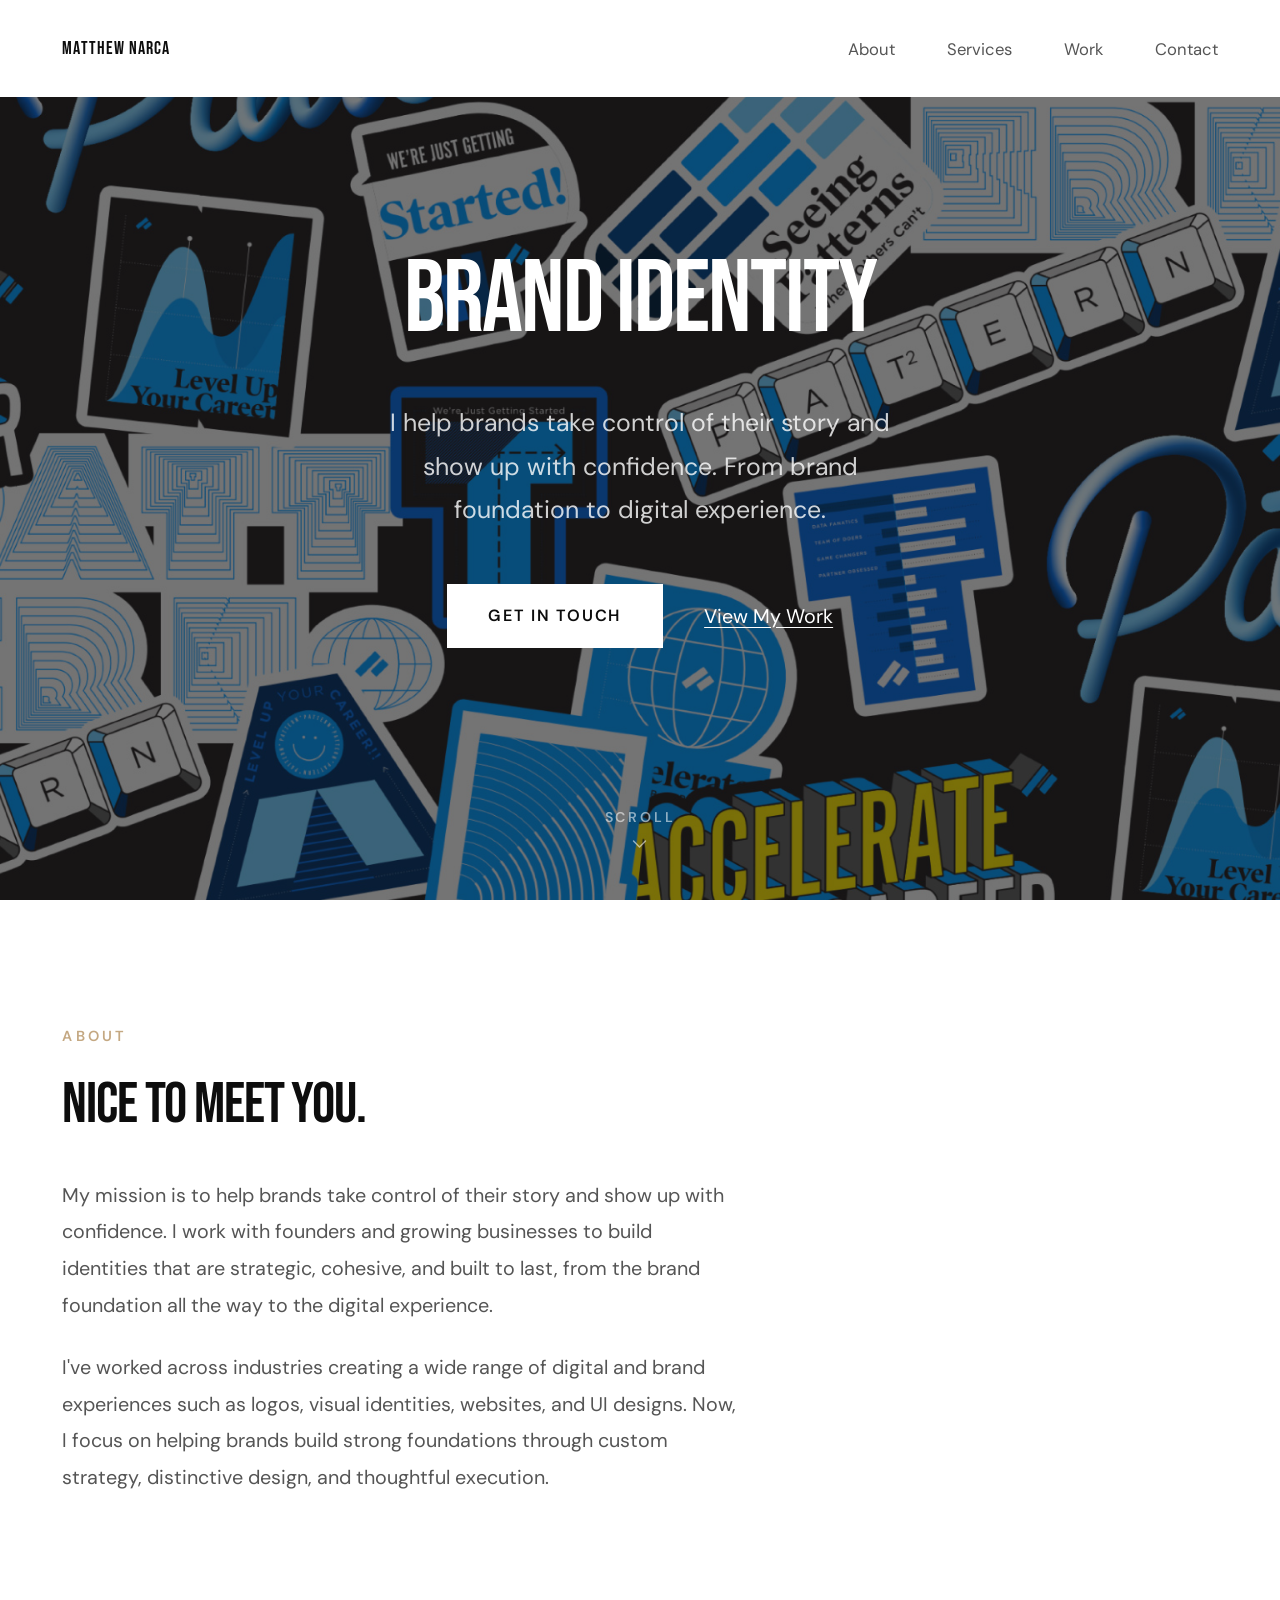
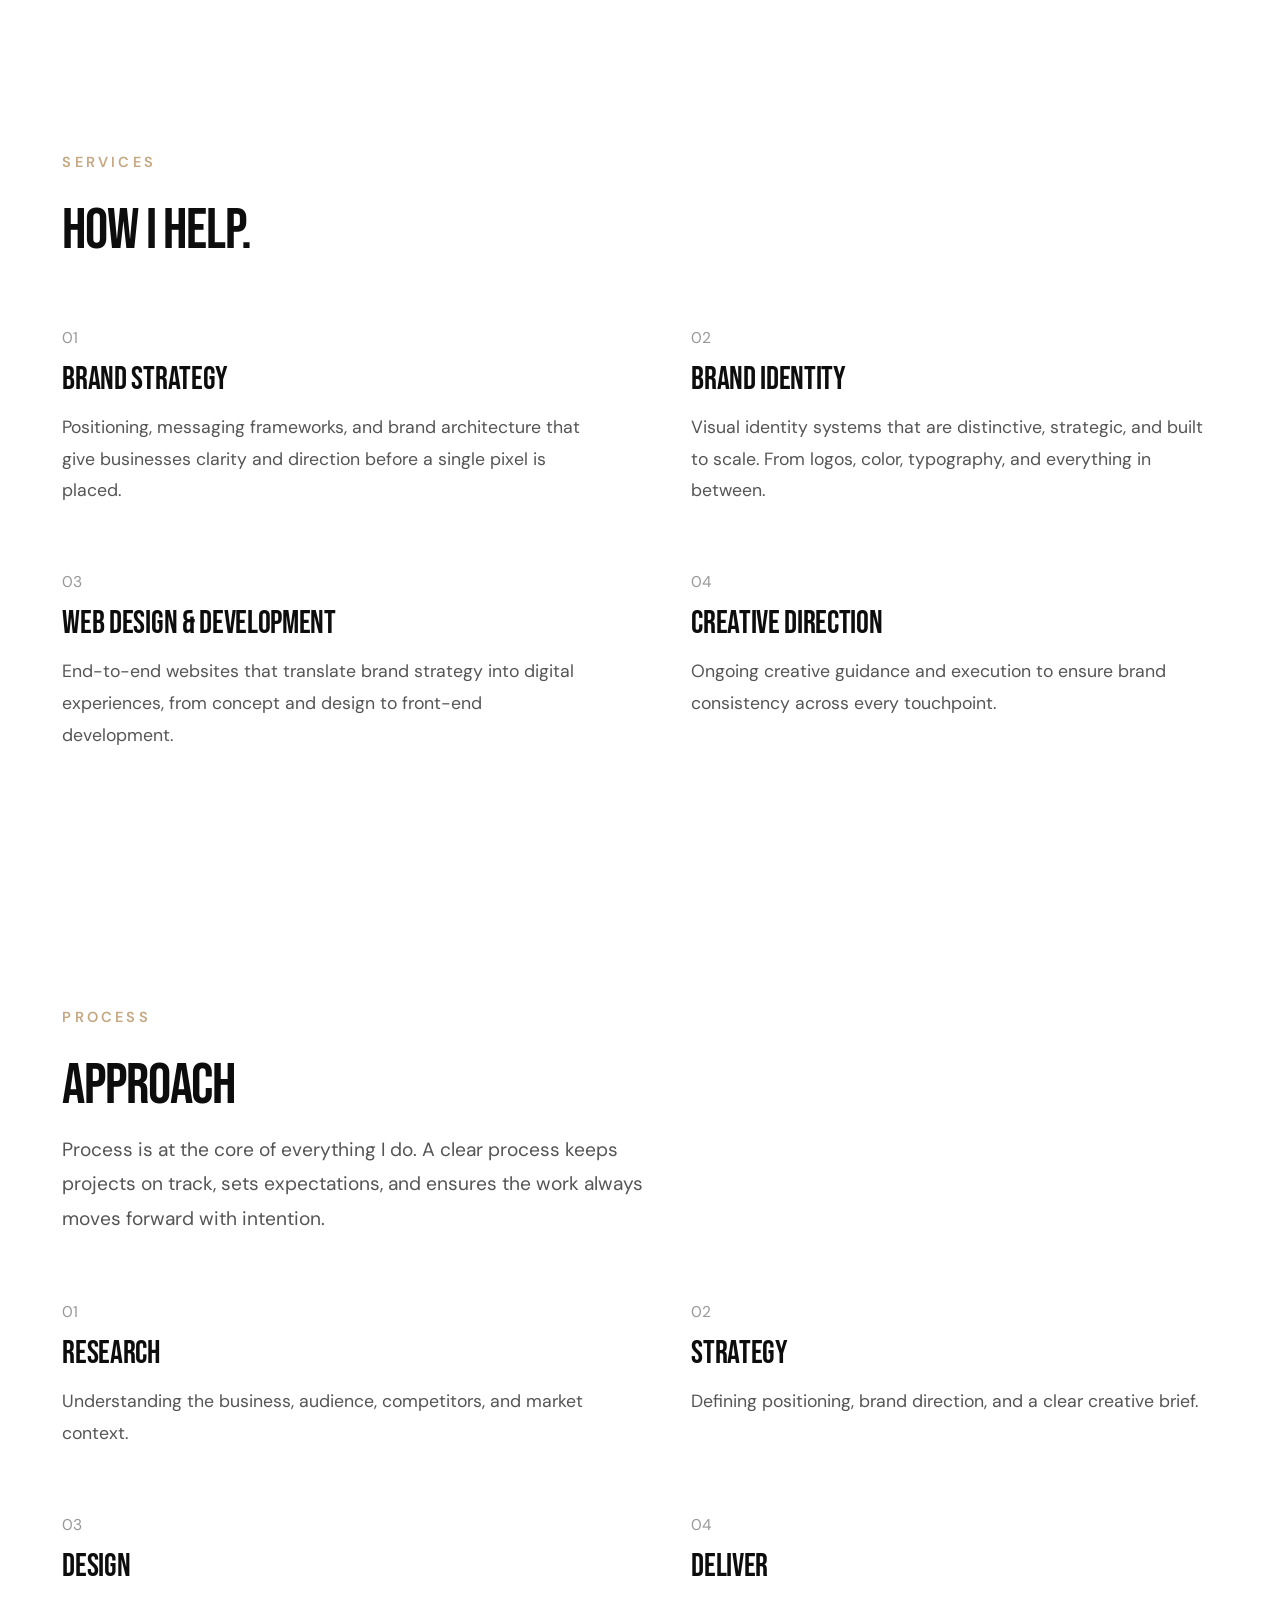
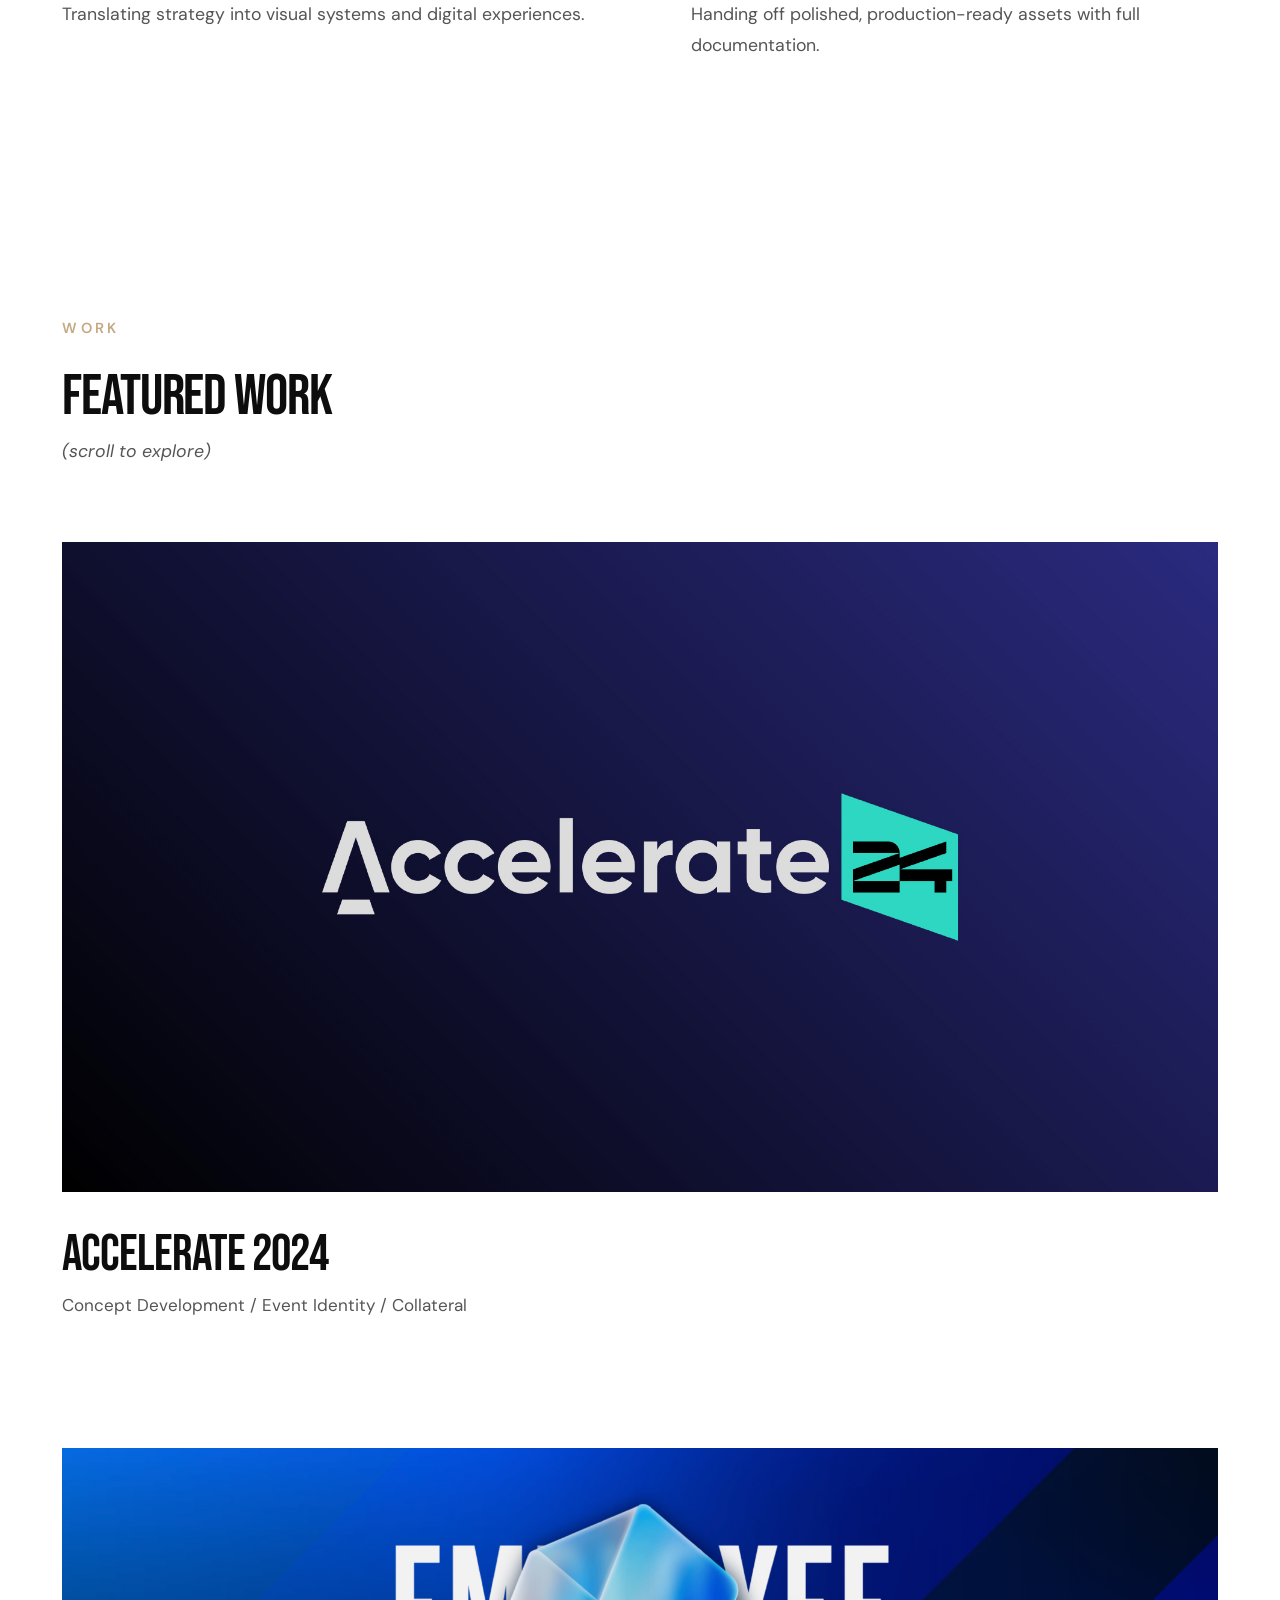
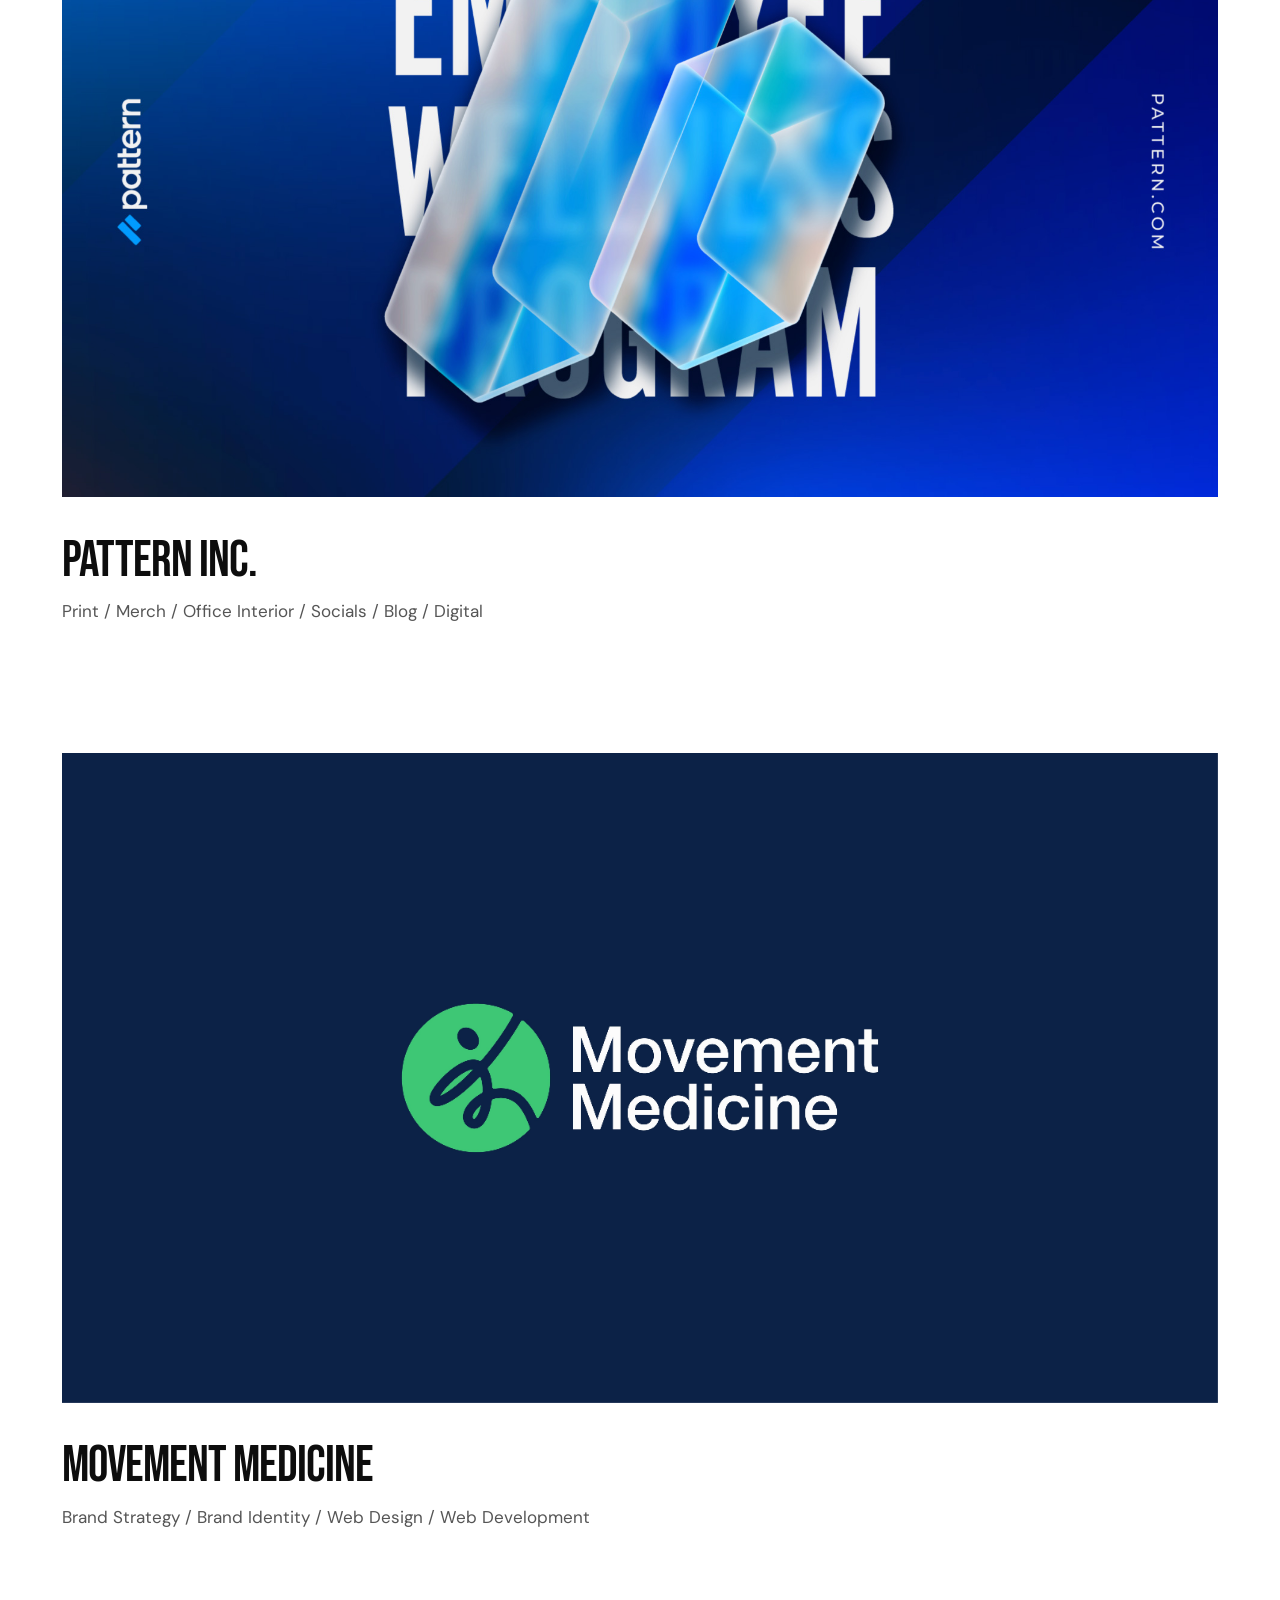
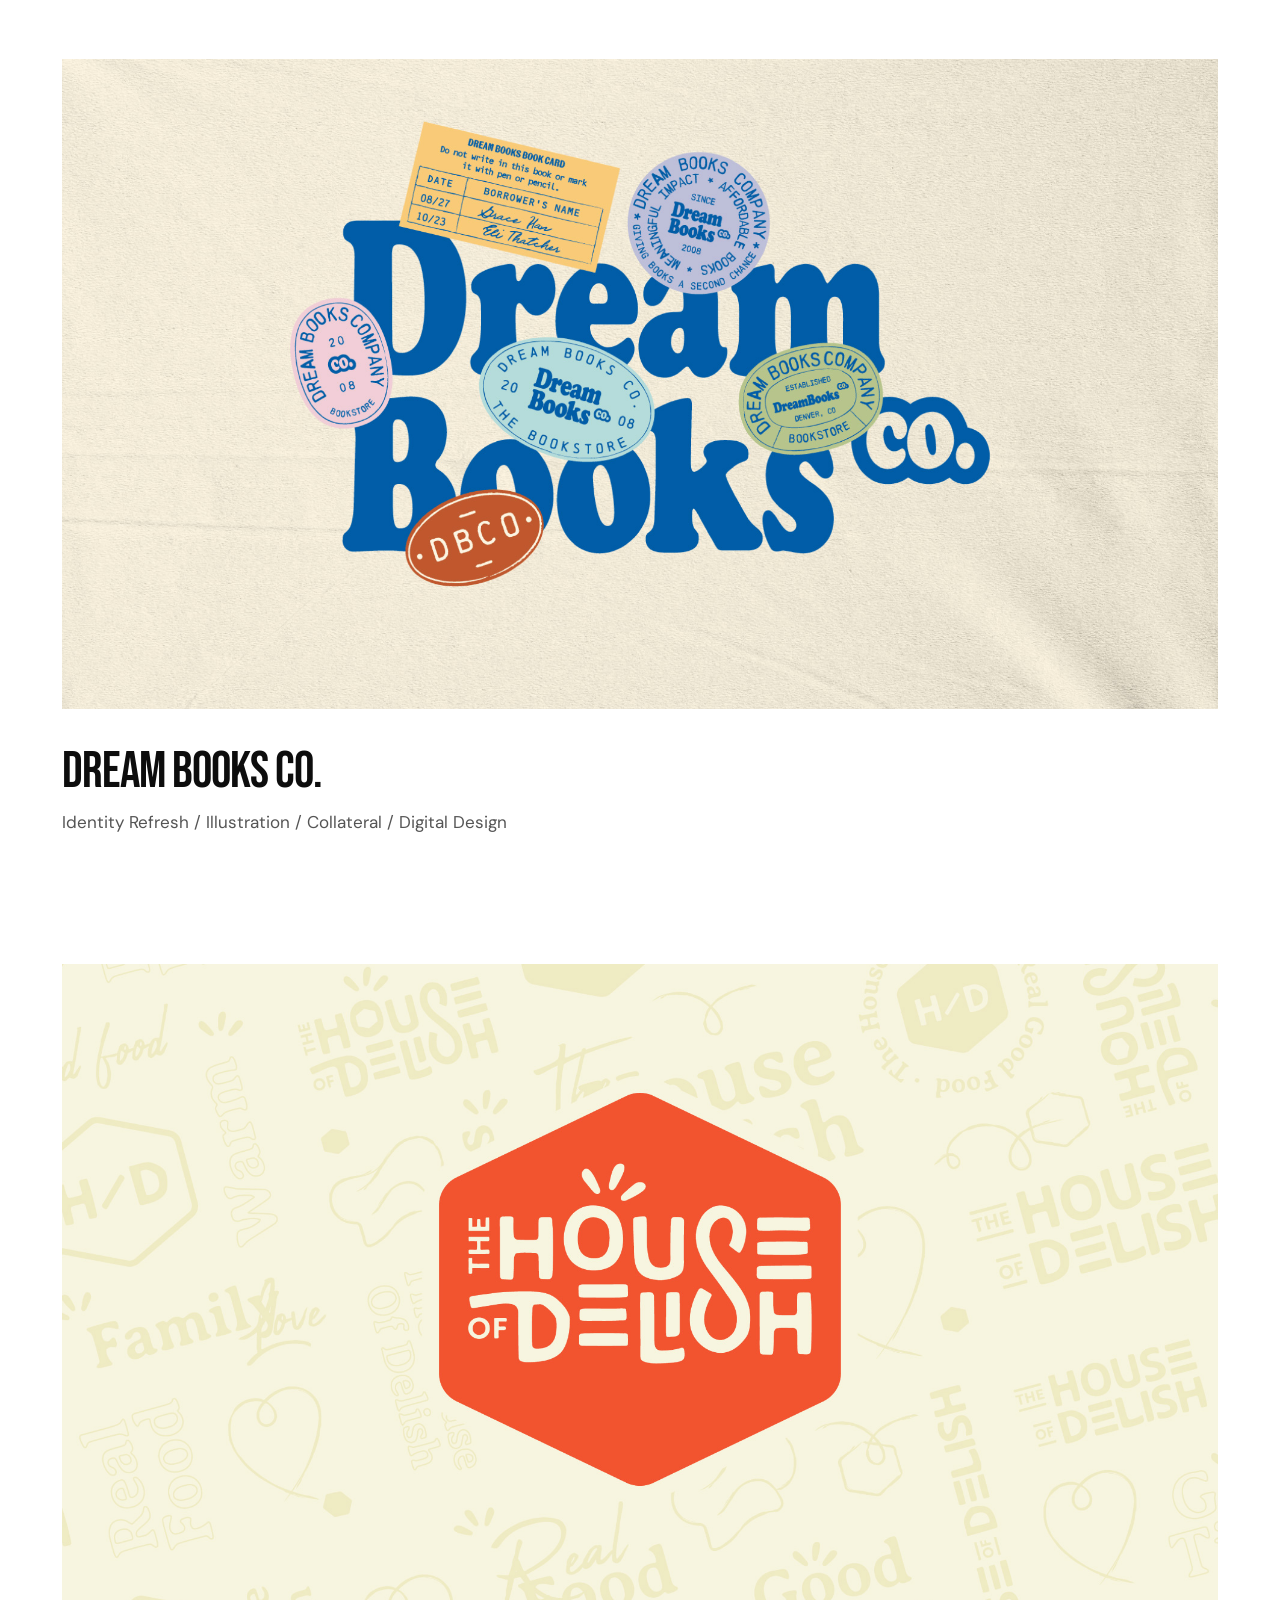
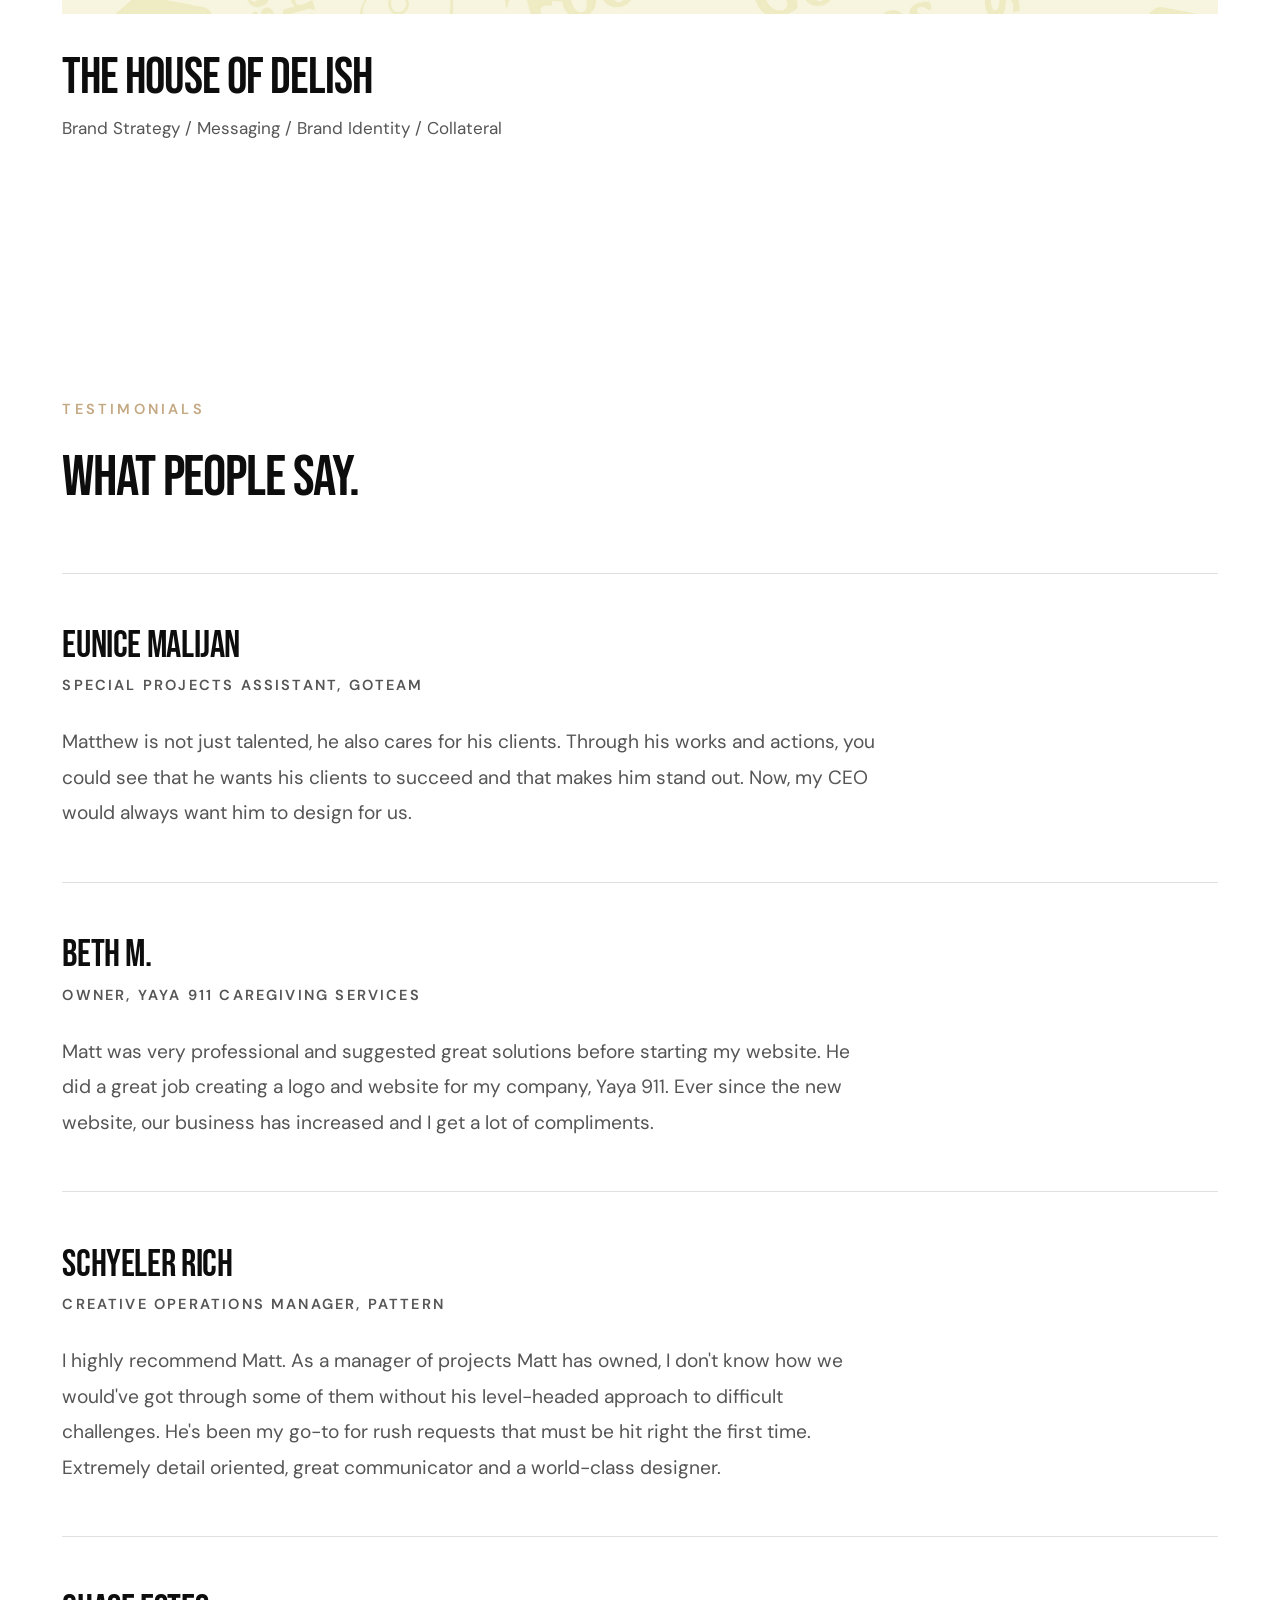
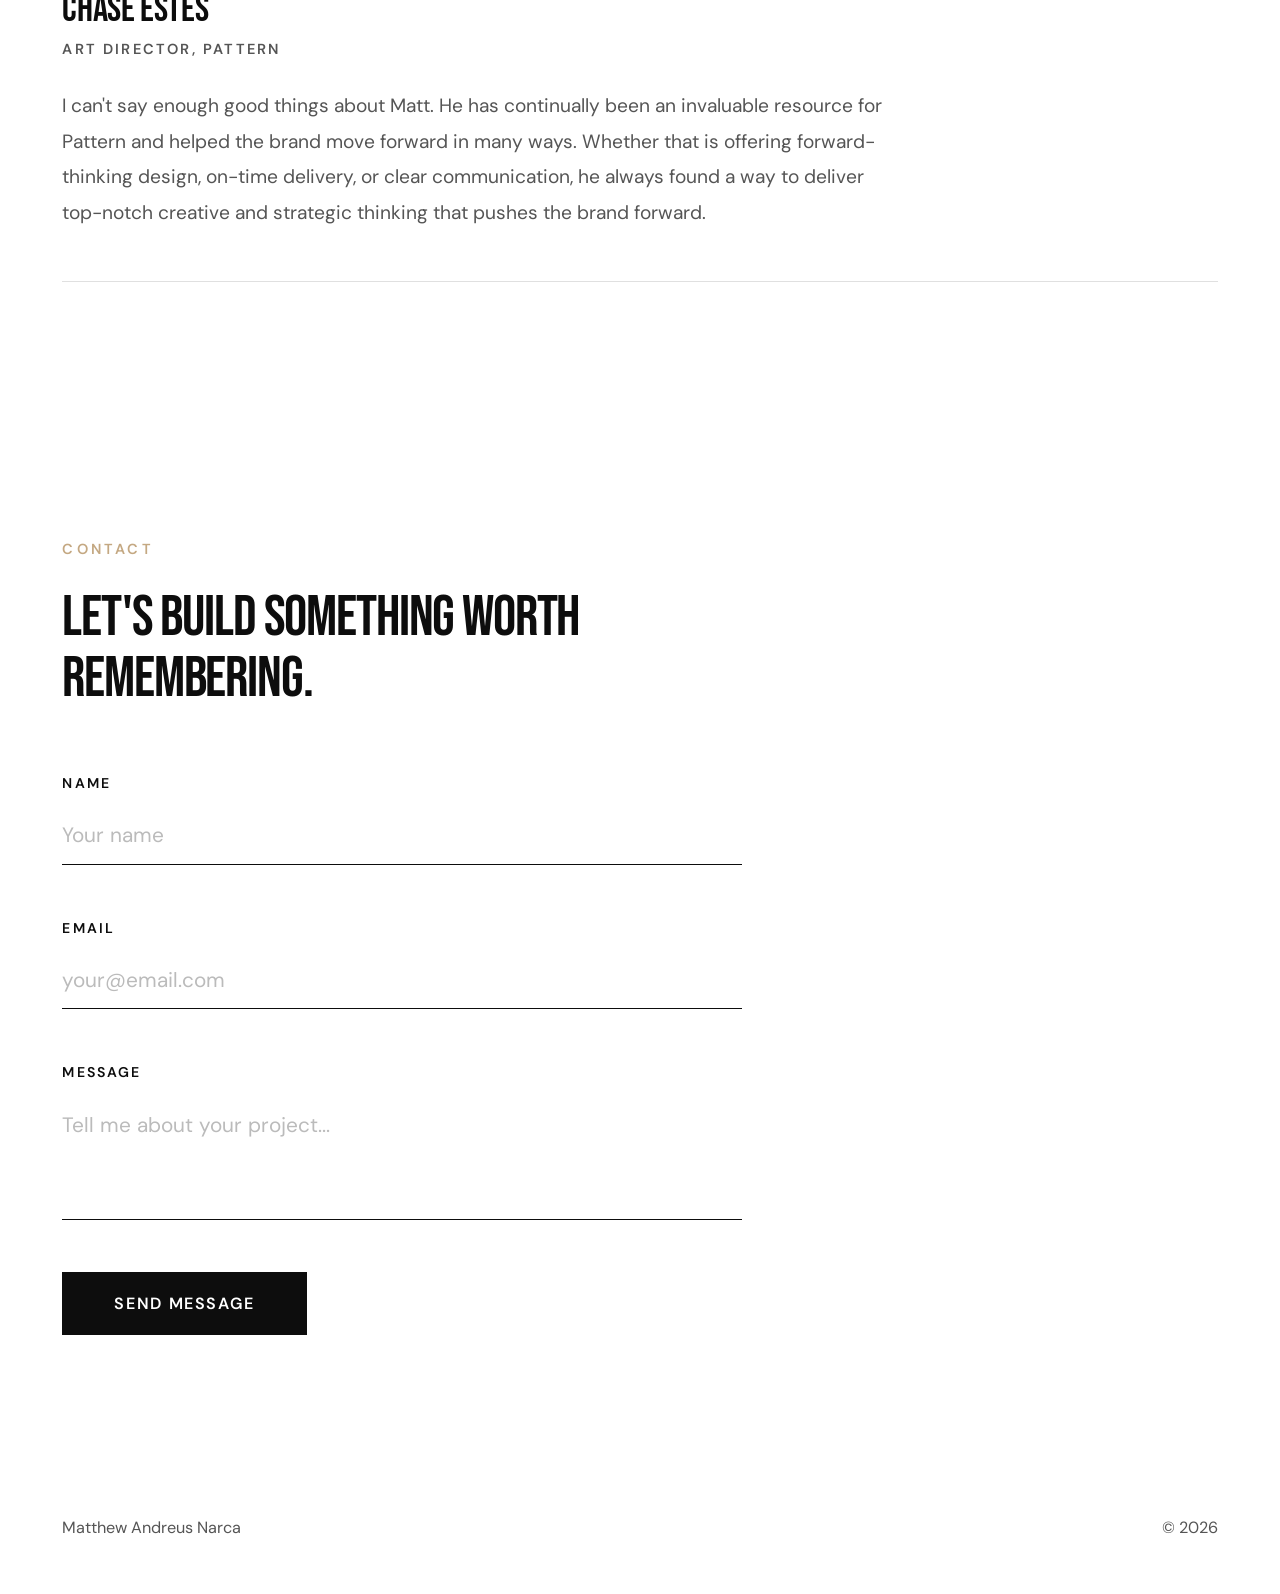
==== commit 8b0b33dd: "Update: remove photo" ====
--- a/index.html
+++ b/index.html
@@ -38,19 +38,26 @@
 
 <!-- ─── Hero ─── -->
 <section class="hero" id="hero">
-  <div class="hero-photo">
-    <img src="images/matthew_narca_headshot_bw.png" alt="Matthew Narca" />
-  </div>
-  <div class="container">
-    <div class="hero-content">
-      <h1 class="hero-headline">Freelance<br>Creative</h1>
-      <p class="hero-sub">I help brands take control of their story and show up with confidence. From brand foundation to digital experience.</p>
-      <div class="hero-actions">
-        <a href="#work" class="btn-primary">View My Work</a>
-        <a href="#contact" class="btn-secondary">Get in Touch</a>
-      </div>
-    </div>
-  </div>
+  <div class="hero-bg">
+    <img src="images/pattern/02.matthew_narca_portfolio_pattern-17.jpg" alt="" />
+    <div class="hero-overlay"></div>
+  </div>
+  <div class="hero-content">
+    <h1 class="hero-headline" id="heroHeadline" aria-live="polite">
+      <span class="hero-headline-word is-active">Brand Strategy</span>
+    </h1>
+    <p class="hero-sub">I help brands take control of their story and show up with confidence. From brand foundation to digital experience.</p>
+    <div class="hero-actions">
+      <a href="#contact" class="btn-primary">Get in Touch</a>
+      <a href="#work" class="btn-secondary">View My Work</a>
+    </div>
+  </div>
+  <a href="#about" class="hero-scroll" id="heroScroll" aria-label="Scroll down">
+    <span>Scroll</span>
+    <svg width="14" height="8" viewBox="0 0 14 8" fill="none" aria-hidden="true">
+      <path d="M1 1L7 7L13 1" stroke="currentColor" stroke-width="1.5" stroke-linecap="round" stroke-linejoin="round"/>
+    </svg>
+  </a>
 </section>
 
 <!-- ─── About ─── -->
@@ -210,7 +217,7 @@
       </div>
 
       <div class="testimonial-item reveal">
-        <h3 class="testimonial-name">Lolibeth Malcolm</h3>
+        <h3 class="testimonial-name">Beth M.</h3>
         <p class="testimonial-role">Owner, Yaya 911 Caregiving Services</p>
         <p class="testimonial-quote">Matt was very professional and suggested great solutions before starting my website. He did a great job creating a logo and website for my company, Yaya 911. Ever since the new website, our business has increased and I get a lot of compliments.</p>
       </div>
@@ -326,6 +333,36 @@
   }, { threshold: 0.08, rootMargin: '0px 0px -40px 0px' });
 
   document.querySelectorAll('.reveal').forEach(el => observer.observe(el));
+
+  // Hero headline word-swap
+  const heroWords = ['Brand Strategy', 'Brand Identity', 'Web Design & Dev', 'Creative Direction'];
+  const heroHeadline = document.getElementById('heroHeadline');
+  const reducedMotion = window.matchMedia('(prefers-reduced-motion: reduce)').matches;
+
+  if (heroHeadline && !reducedMotion) {
+    let heroIndex = 0;
+    setInterval(() => {
+      heroIndex = (heroIndex + 1) % heroWords.length;
+      const current = heroHeadline.querySelector('.hero-headline-word');
+      const next = document.createElement('span');
+      next.className = 'hero-headline-word';
+      next.textContent = heroWords[heroIndex];
+      heroHeadline.appendChild(next);
+      current.classList.remove('is-active');
+      current.classList.add('is-leaving');
+      requestAnimationFrame(() => next.classList.add('is-active'));
+      setTimeout(() => current.remove(), 400);
+    }, 2900);
+  } else if (heroHeadline && reducedMotion) {
+    heroHeadline.querySelector('.hero-headline-word').textContent = heroWords[0];
+  }
+
+  // Hero scroll indicator — fade in after 1.5s
+  const heroScroll = document.getElementById('heroScroll');
+  if (heroScroll) {
+    setTimeout(() => heroScroll.classList.add('visible'), 1500);
+  }
+
 </script>
 
 </body>
--- a/css/style.css
+++ b/css/style.css
@@ -152,47 +152,77 @@
 
 /* ─── Hero ─── */
 .hero {
-  min-height: 100svh;
-  display: flex;
-  align-items: center;
-  padding-top: 5rem;
-  background: transparent;
-}
-
-.hero-content { max-width: 900px; position: relative; z-index: 1; }
-
-.hero-photo {
-  position: fixed;
-  top: 0;
-  right: 0;
-  width: 48%;
-  height: 100vh;
+  position: relative;
+  width: 100vw;
+  height: 100svh;
+  padding: 0;
+  display: flex;
+  align-items: center;
+  justify-content: center;
   overflow: hidden;
-}
-
-.hero-photo img {
+  background: var(--black);
+}
+
+.hero-bg {
+  position: absolute;
+  inset: 0;
+  z-index: 0;
+}
+
+.hero-bg img {
   width: 100%;
   height: 100%;
-  object-fit: contain;
-  object-position: bottom center;
+  object-fit: cover;
+  object-position: center;
   display: block;
 }
 
+.hero-overlay {
+  position: absolute;
+  inset: 0;
+  background: rgba(13, 13, 13, .55);
+}
+
+.hero-content {
+  position: relative;
+  z-index: 1;
+  max-width: 1100px;
+  width: 100%;
+  padding-inline: clamp(1.5rem, 5vw, 3rem);
+  display: flex;
+  flex-direction: column;
+  align-items: center;
+  text-align: center;
+}
+
 .hero-headline {
-  font-family: 'Bebas Neue', sans-serif;
-  font-weight: 400;
-  font-size: clamp(3.5rem, 9vw, 6rem);
+  position: relative;
+  width: 100%;
+  font-family: 'Bebas Neue', sans-serif;
+  font-weight: 400;
+  font-size: clamp(4rem, 8vw, 6rem);
   line-height: .95;
-  text-transform: none;
   letter-spacing: -.02em;
-  color: var(--black);
+  color: var(--white);
   margin-bottom: 2rem;
-}
+  min-height: 1.05em;
+}
+
+.hero-headline-word {
+  position: absolute;
+  inset: 0;
+  opacity: 0;
+  transition: opacity .4s ease;
+  white-space: nowrap;
+}
+
+.hero-headline-word.is-active { opacity: 1; }
+.hero-headline-word.is-leaving { opacity: 0; }
 
 .hero-sub {
   font-size: clamp(1rem, 2vw, 1.2rem);
-  color: var(--muted);
-  max-width: 600px;
+  color: rgba(255, 255, 255, .8);
+  max-width: 520px;
   line-height: 1.75;
   margin-bottom: 2.5rem;
 }
@@ -200,8 +230,44 @@
 .hero-actions {
   display: flex;
   align-items: center;
+  justify-content: center;
   gap: 2rem;
   flex-wrap: wrap;
+}
+
+.hero .btn-primary {
+  background: var(--white);
+  color: var(--black);
+}
+
+.hero .btn-primary:hover { background: var(--gold); color: var(--black); }
+
+.hero .btn-secondary { color: var(--white); }
+.hero .btn-secondary:hover { color: rgba(255, 255, 255, .7); }
+
+.hero-scroll {
+  position: absolute;
+  left: 50%;
+  bottom: 2.5rem;
+  transform: translateX(-50%);
+  z-index: 1;
+  display: flex;
+  flex-direction: column;
+  align-items: center;
+  gap: .5rem;
+  color: rgba(255, 255, 255, .55);
+  opacity: 0;
+  transition: opacity .8s ease;
+}
+
+.hero-scroll.visible { opacity: 1; }
+
+.hero-scroll span {
+  font-family: 'DM Sans', sans-serif;
+  font-size: .68rem;
+  font-weight: 600;
+  letter-spacing: .2em;
+  text-transform: uppercase;
 }
 
 .btn-primary {
@@ -232,7 +298,9 @@
 .btn-secondary:hover { color: var(--muted); }
 
 /* ─── About ─── */
-.about { padding-top: 0; background: transparent; }
+.about { position: relative; padding-top: 6rem; background: transparent; }
+
+.about .container { position: relative; z-index: 1; }
 
 .about-headline {
   font-family: 'Bebas Neue', sans-serif;
@@ -833,30 +901,10 @@
   .nav-links { display: none; }
   .hamburger { display: flex; }
 
-  .hero {
-    flex-direction: column;
-    justify-content: flex-end;
-    align-items: stretch;
-  }
-
-  .hero-photo {
-    position: absolute;
-    top: 5rem;
-    right: 0;
-    left: 0;
-    width: 100%;
-    height: calc(55vh - 5rem);
-    z-index: 0;
-  }
-
-  .hero-photo img { object-position: top center; }
-
-  .hero .container { position: relative; z-index: 1; margin-top: 48vh; }
-
-  .hero-content {
-    background: var(--white);
-    padding-top: 2rem;
-  }
+  .hero-headline { font-size: clamp(2.75rem, 12vw, 4rem); min-height: 2.15em; }
+  .hero-headline-word { white-space: normal; }
+
+  .hero-overlay { background: rgba(13, 13, 13, .65); }
 
   .two-col-grid { grid-template-columns: 1fr; }
 
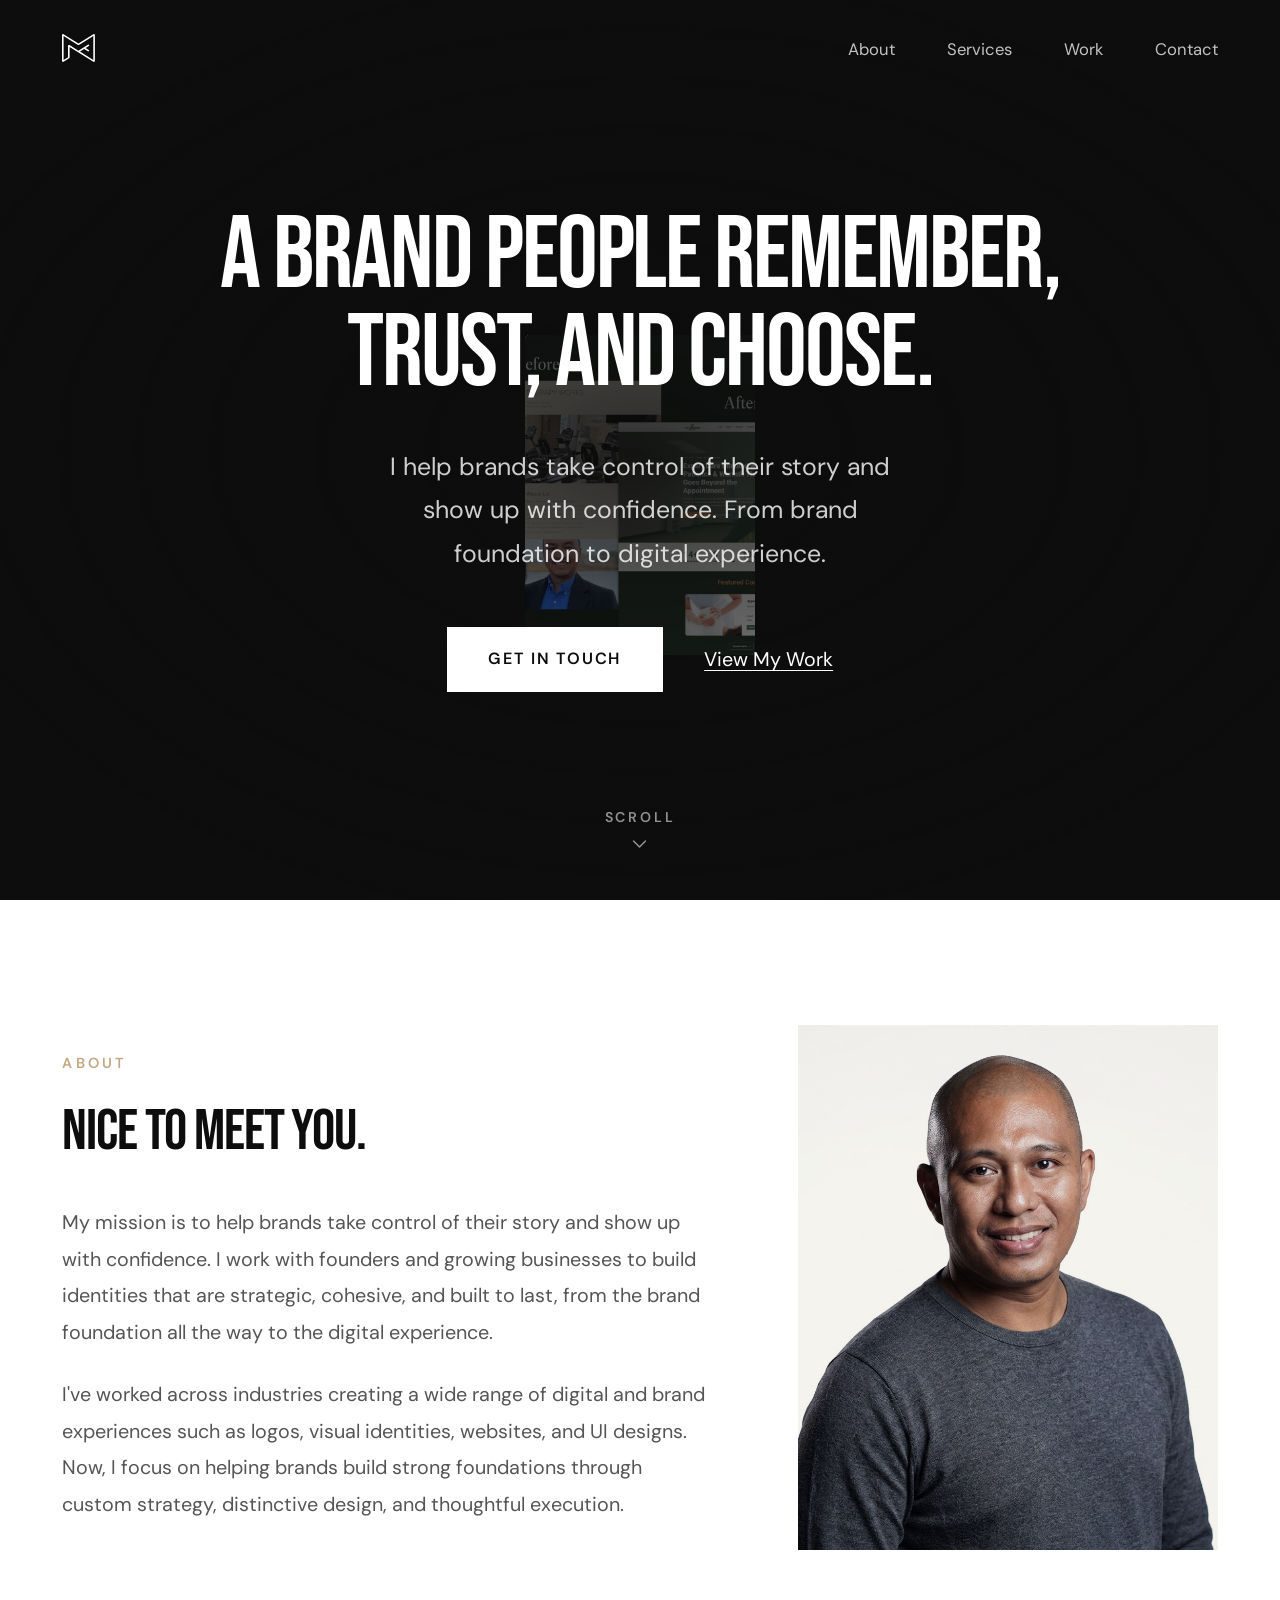
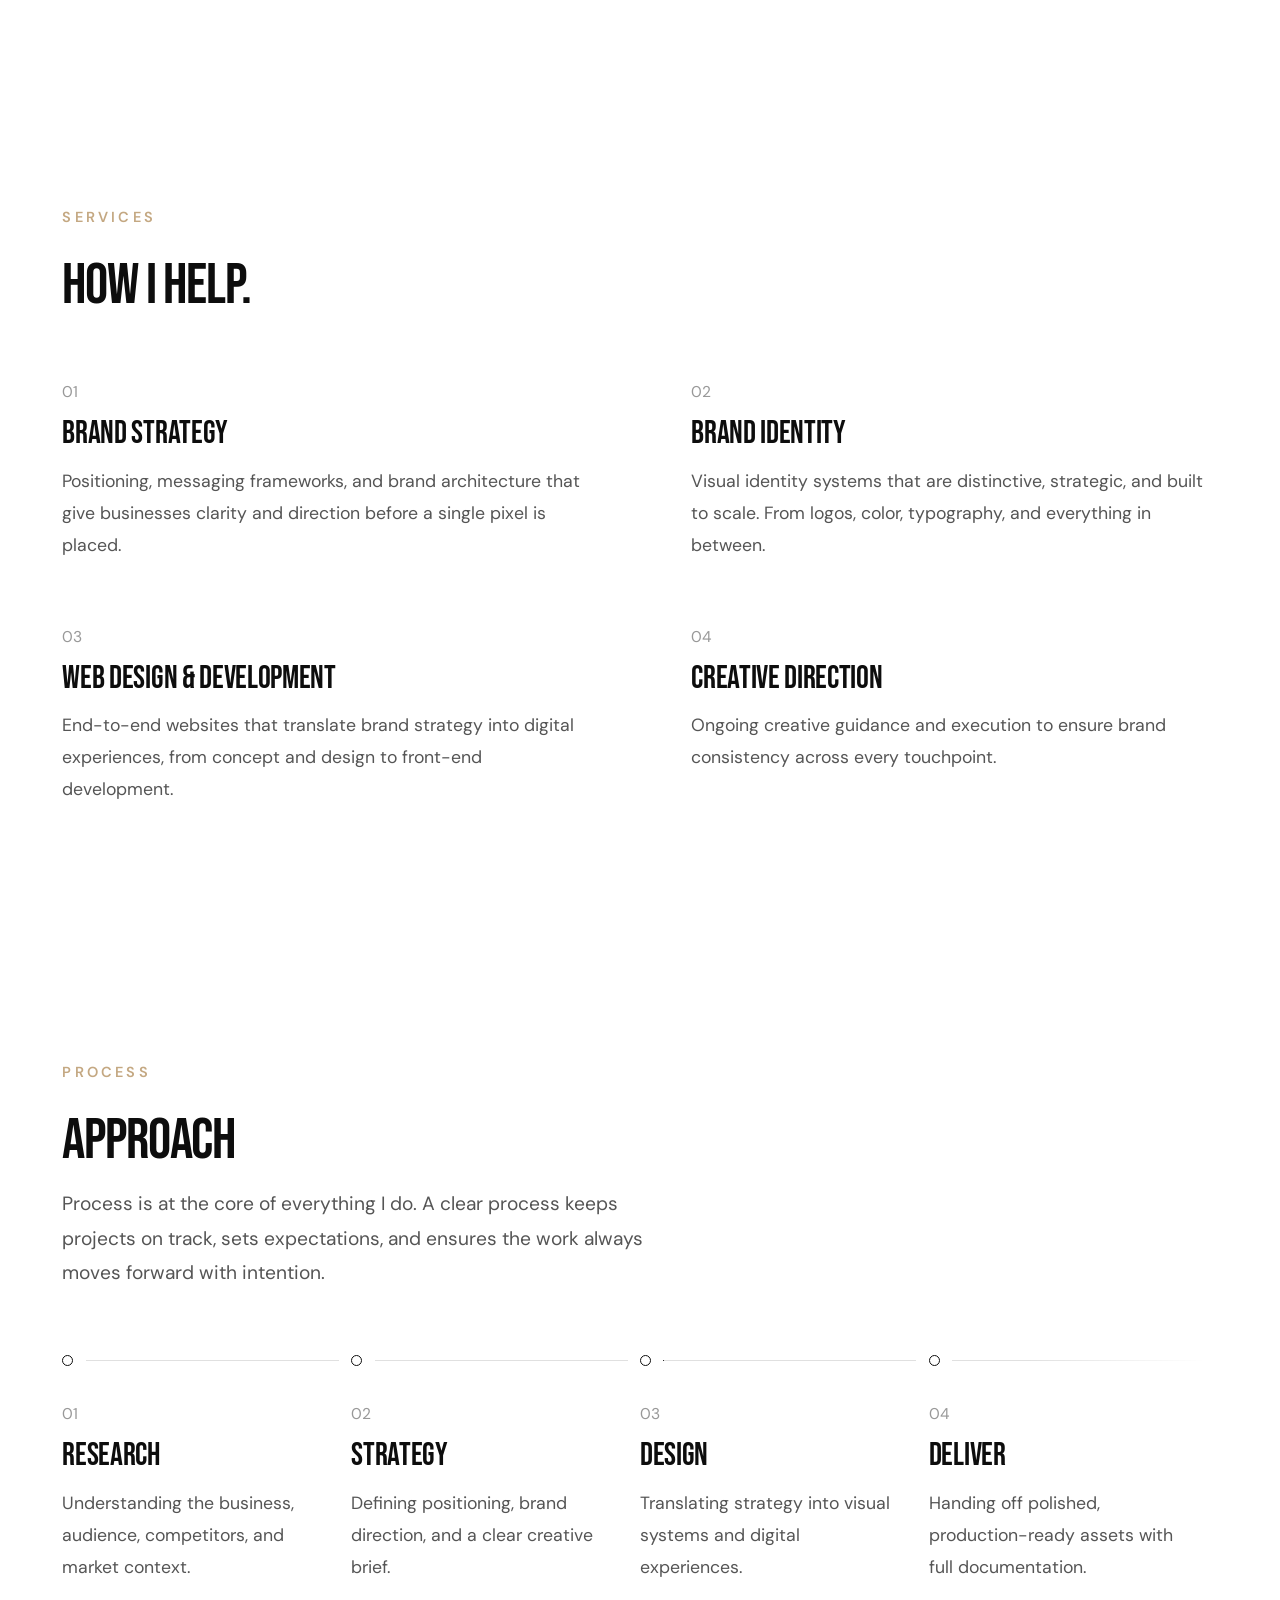
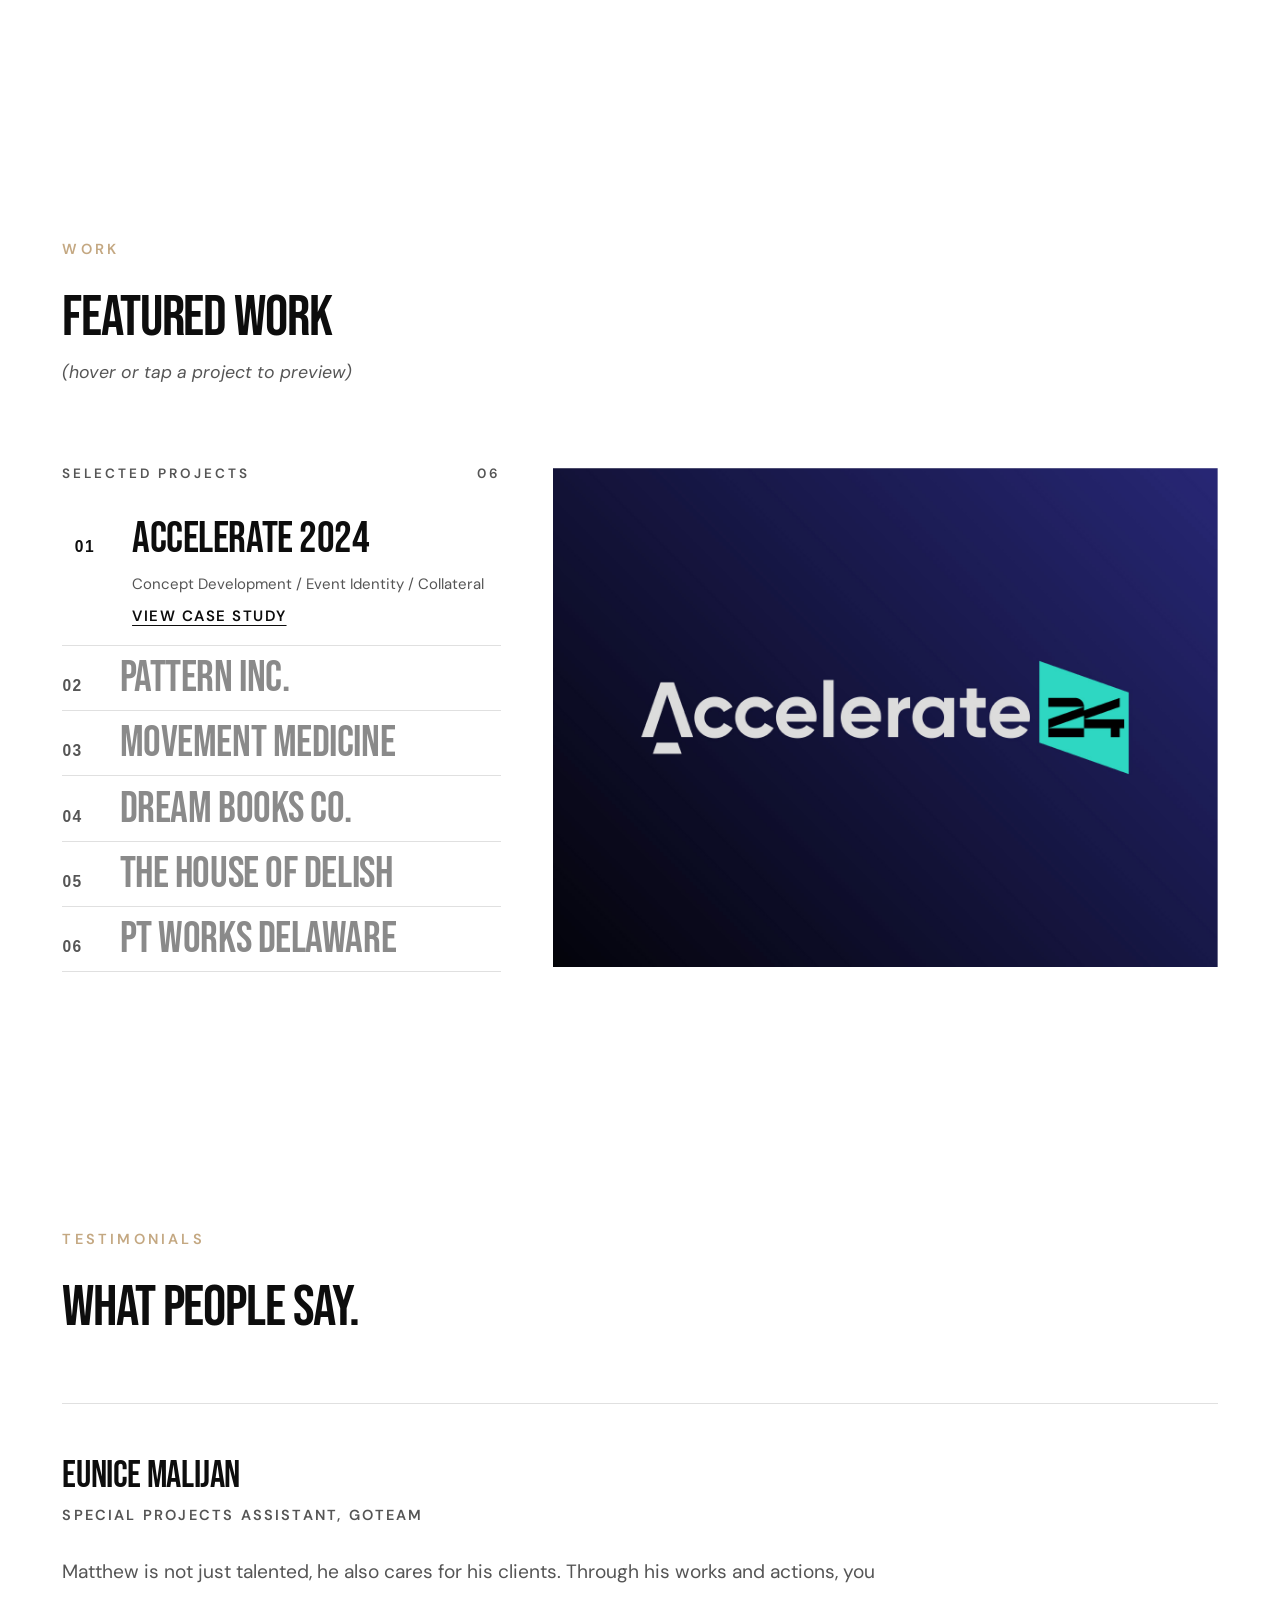
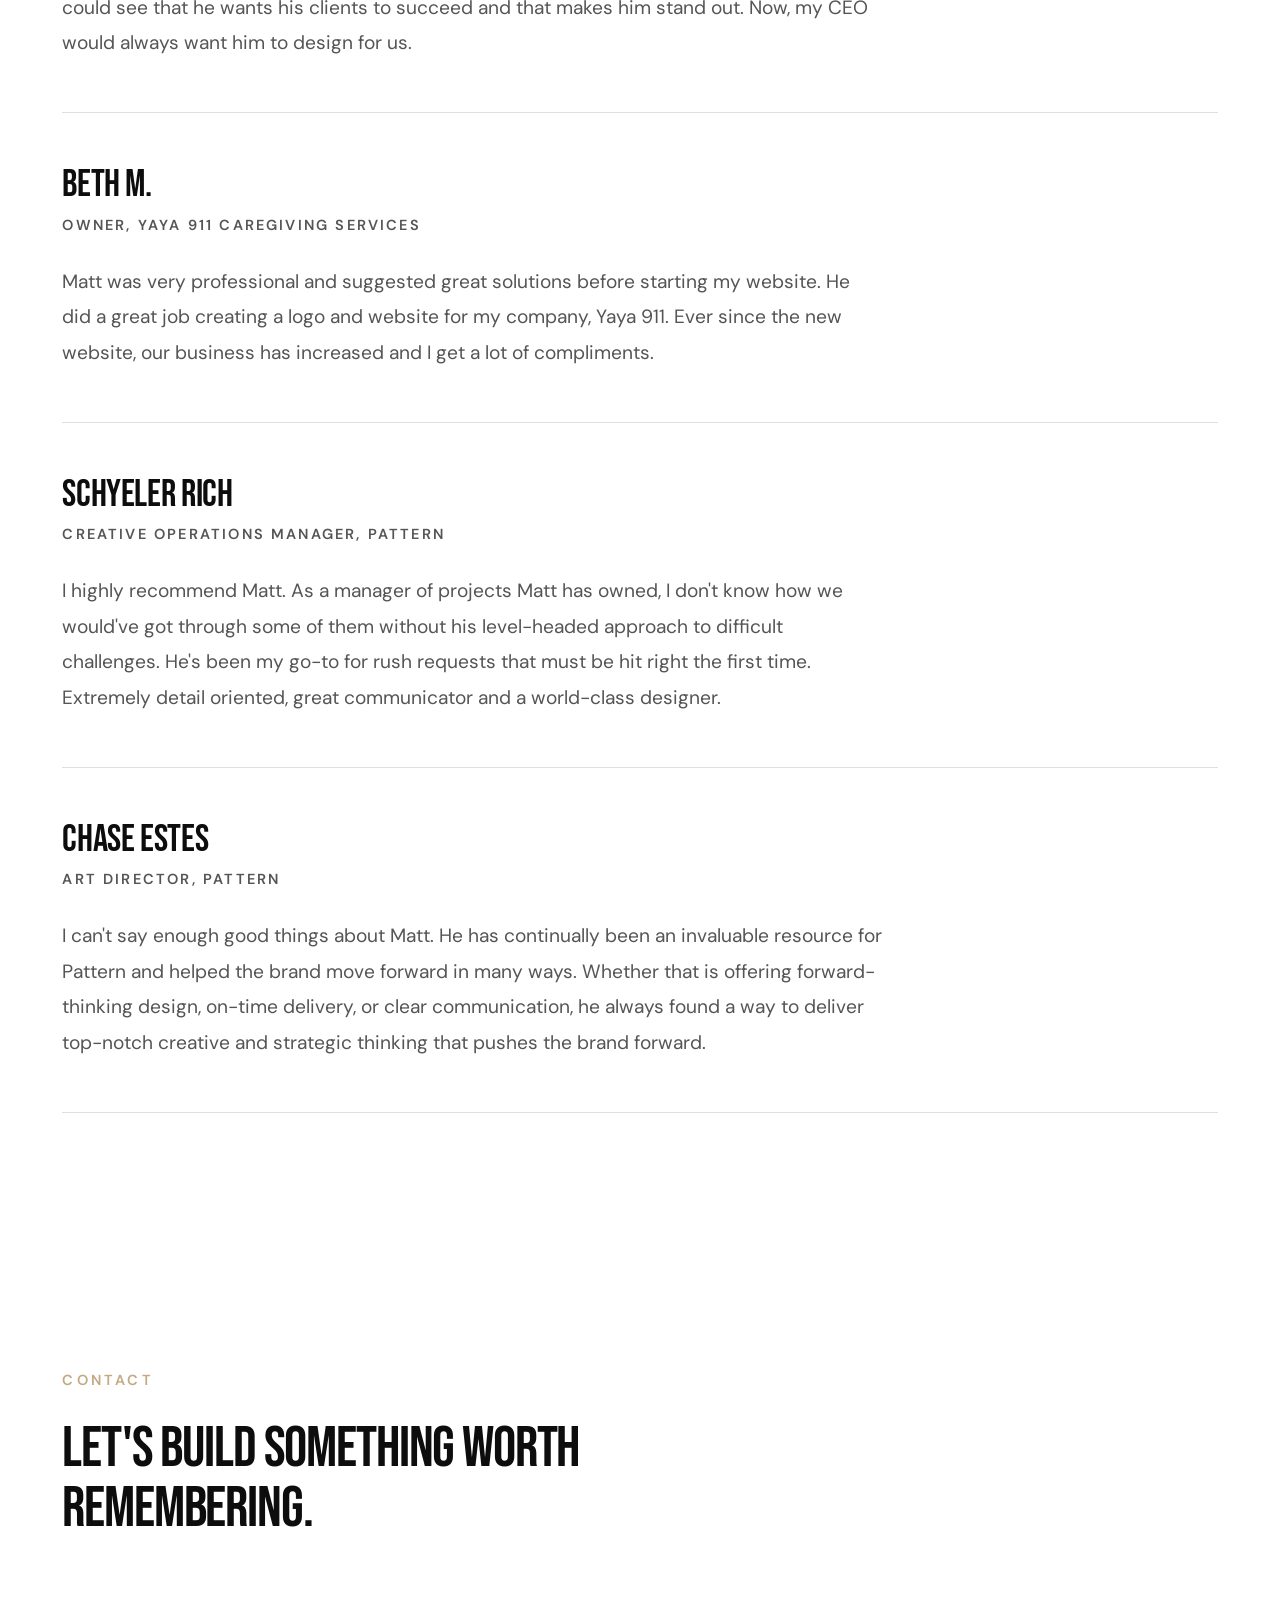
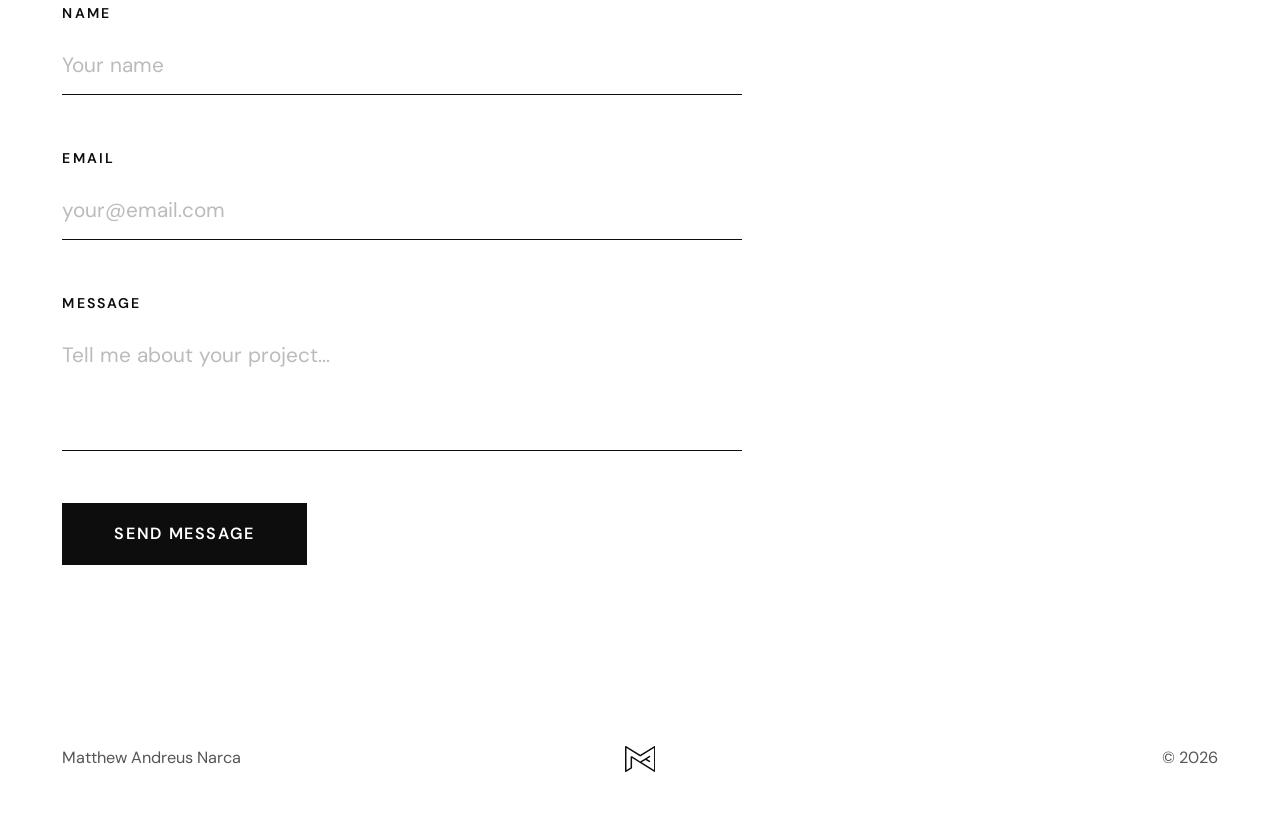
==== commit a82e6c70: "Redesign homepage hero, header, process, about, and footer - Hero: animated 3D corridor of case stud" ====
--- a/index.html
+++ b/index.html
@@ -9,13 +9,15 @@
   <link rel="preconnect" href="https://fonts.gstatic.com" crossorigin />
   <link href="https://fonts.googleapis.com/css2?family=Bebas+Neue&family=DM+Sans:wght@400;500;600;700&display=swap" rel="stylesheet" />
   <link rel="stylesheet" href="css/style.css" />
+  <link rel="stylesheet" href="css/index-list.css" />
+  <link rel="stylesheet" href="css/hero-stream.css" />
 </head>
 <body>
 
 <!-- ─── Navigation ─── -->
 <nav class="nav" id="nav">
   <div class="container">
-    <a href="#" class="nav-logo">Matthew Narca</a>
+    <a href="#" class="nav-logo" aria-label="Matthew Narca — home"><svg viewBox="0 0 94.231 80.188" aria-hidden="true" focusable="false"><path fill="currentColor" d="M92.752.357c-.893-.501-2.031-.474-2.915.072l-42.721,26.698L4.392.427C3.513-.116,2.366-.141,1.484.353.568.851,0,1.816,0,2.869v74.442c0,1.055.568,2.018,1.479,2.514.893.501,2.034.471,2.916-.072l16.091-10.057c.413-.26.754-.622.988-1.044.238-.424.361-.907.361-1.394v-30.004l68.005,42.501c.462.283.987.433,1.522.433.485,0,.967-.126,1.387-.361.916-.498,1.484-1.461,1.484-2.516V2.869c0-1.053-.568-2.018-1.479-2.511ZM63.514,42.802l10.643,6.648c.77.519,1.827.525,2.601-.014.233-.171.426-.368.581-.597.348-.503.478-1.113.364-1.719-.114-.599-.453-1.122-.916-1.439-.096-.079-.191-.13-.294-.182l-8.641-5.409,8.843-5.53c1.109-.608,1.517-2.009.907-3.12-.213-.397-.534-.712-.898-.893-.687-.388-1.562-.386-2.213-.025-.099.051-.202.117-.238.15l-27.138,16.957-25.486-15.936c-.866-.532-1.997-.57-2.913-.07-.911.512-1.479,1.475-1.479,2.514v32.168l-12.641,7.9V5.975l40.991,25.614c.916.579,2.141.579,3.057.002L89.635,5.975v68.232l-38.183-23.865,12.062-7.539Z"/></svg></a>
     <ul class="nav-links">
       <li><a href="#about">About</a></li>
       <li><a href="#services">Services</a></li>
@@ -37,15 +39,28 @@
 </div>
 
 <!-- ─── Hero ─── -->
-<section class="hero" id="hero">
-  <div class="hero-bg">
-    <img src="images/pattern/02.matthew_narca_portfolio_pattern-17.jpg" alt="" />
-    <div class="hero-overlay"></div>
-  </div>
+<section class="hero hs" id="hero">
+  <!-- Corridor of case study images — cards are built from this list by the script below -->
+  <div class="hs-stream" id="heroStream" aria-hidden="true">
+    <div class="hs-source" hidden>
+      <img src="images/accelerate/01.matthewnarca_portfolio_accelerate24-07_casestudy_overview.jpg" alt="" data-project="Accelerate 2024" />
+      <img src="images/dreambooks/01.matthew_narca_portfolio_dreambooks-46_casestudy_overview.jpg" alt="" data-project="Dream Books Co." />
+      <img src="images/house-of-delish/01.matthewnarca_portfolio_houseofdelish-60_casestudy_overview.jpg" alt="" data-project="The House of Delish" />
+      <img src="images/movement-medicine/01.matthewnarca_portfolio_movement_medicine-01_casestudy_overview.jpeg" alt="" data-project="Movement Medicine" />
+      <img src="images/pattern/01.matthew_narca_portfolio_pattern-60_casestudy_overview.jpg" alt="" data-project="Pattern Inc." />
+      <img src="images/pt-works-delaware/pt_works_portfolio_images_website_mockup_on_macbook.jpeg" alt="" data-project="PT Works Delaware" />
+      <img src="images/accelerate/03.matthewnarca_portfolio_accelerate24-08.jpg" alt="" data-project="Accelerate 2024" />
+      <img src="images/dreambooks/03.matthew_narca_portfolio_dreambooks-37.jpg" alt="" data-project="Dream Books Co." />
+      <img src="images/house-of-delish/03.matthewnarca_portfolio_houseofdelish-49.jpg" alt="" data-project="The House of Delish" />
+      <img src="images/movement-medicine/04.matthewnarca_portfolio_movement_medicine-28.jpeg" alt="" data-project="Movement Medicine" />
+      <img src="images/pattern/03.matthew_narca_portfolio_pattern-18.jpg" alt="" data-project="Pattern Inc." />
+      <img src="images/pt-works-delaware/pt_works_portfolio_images_website_before_and_after.jpeg" alt="" data-project="PT Works Delaware" />
+    </div>
+  </div>
+  <div class="hs-scrim" aria-hidden="true"></div>
+
   <div class="hero-content">
-    <h1 class="hero-headline" id="heroHeadline" aria-live="polite">
-      <span class="hero-headline-word is-active">Brand Strategy</span>
-    </h1>
+    <h1 class="hero-headline hs-headline">A brand people remember, trust, and choose.</h1>
     <p class="hero-sub">I help brands take control of their story and show up with confidence. From brand foundation to digital experience.</p>
     <div class="hero-actions">
       <a href="#contact" class="btn-primary">Get in Touch</a>
@@ -63,11 +78,18 @@
 <!-- ─── About ─── -->
 <section class="about" id="about">
   <div class="container">
-    <span class="section-label">About</span>
-    <h2 class="about-headline">Nice to meet you.</h2>
-    <div class="about-body">
-      <p>My mission is to help brands take control of their story and show up with confidence. I work with founders and growing businesses to build identities that are strategic, cohesive, and built to last, from the brand foundation all the way to the digital experience.</p>
-      <p>I've worked across industries creating a wide range of digital and brand experiences such as logos, visual identities, websites, and UI designs. Now, I focus on helping brands build strong foundations through custom strategy, distinctive design, and thoughtful execution.</p>
+    <div class="about-grid">
+      <div class="about-text">
+        <span class="section-label">About</span>
+        <h2 class="about-headline">Nice to meet you.</h2>
+        <div class="about-body">
+          <p>My mission is to help brands take control of their story and show up with confidence. I work with founders and growing businesses to build identities that are strategic, cohesive, and built to last, from the brand foundation all the way to the digital experience.</p>
+          <p>I've worked across industries creating a wide range of digital and brand experiences such as logos, visual identities, websites, and UI designs. Now, I focus on helping brands build strong foundations through custom strategy, distinctive design, and thoughtful execution.</p>
+        </div>
+      </div>
+      <figure class="about-photo reveal">
+        <img src="images/matthew_narca_headshot.jpg" alt="Matthew Narca smiling, wearing a grey crew-neck sweater" width="1024" height="1024" loading="lazy" decoding="async" />
+      </figure>
     </div>
   </div>
 </section>
@@ -117,33 +139,32 @@
       <h2 class="section-headline">Approach</h2>
       <p class="section-intro">Process is at the core of everything I do. A clear process keeps projects on track, sets expectations, and ensures the work always moves forward with intention.</p>
     </div>
-    <div class="two-col-grid">
-
-      <div class="reveal">
+    <ol class="process-flow">
+      <li class="process-step reveal" style="--i: 0">
+        <div class="process-marker" aria-hidden="true"><span class="process-dot"></span><span class="process-line"></span></div>
         <p class="grid-item-num">01</p>
         <h3 class="grid-item-title">Research</h3>
         <p class="grid-item-desc">Understanding the business, audience, competitors, and market context.</p>
-      </div>
-
-      <div class="reveal">
+      </li>
+      <li class="process-step reveal" style="--i: 1">
+        <div class="process-marker" aria-hidden="true"><span class="process-dot"></span><span class="process-line"></span></div>
         <p class="grid-item-num">02</p>
         <h3 class="grid-item-title">Strategy</h3>
         <p class="grid-item-desc">Defining positioning, brand direction, and a clear creative brief.</p>
-      </div>
-
-      <div class="reveal">
+      </li>
+      <li class="process-step reveal" style="--i: 2">
+        <div class="process-marker" aria-hidden="true"><span class="process-dot"></span><span class="process-line"></span></div>
         <p class="grid-item-num">03</p>
         <h3 class="grid-item-title">Design</h3>
         <p class="grid-item-desc">Translating strategy into visual systems and digital experiences.</p>
-      </div>
-
-      <div class="reveal">
+      </li>
+      <li class="process-step reveal" style="--i: 3">
+        <div class="process-marker" aria-hidden="true"><span class="process-dot"></span><span class="process-line"></span></div>
         <p class="grid-item-num">04</p>
         <h3 class="grid-item-title">Deliver</h3>
         <p class="grid-item-desc">Handing off polished, production-ready assets with full documentation.</p>
-      </div>
-
-    </div>
+      </li>
+    </ol>
   </div>
 </section>
 
@@ -153,51 +174,97 @@
     <div class="work-header">
       <span class="section-label">Work</span>
       <h2 class="work-headline">Featured Work</h2>
-      <p class="work-scroll-hint">(scroll to explore)</p>
-    </div>
-
-    <div class="work-list">
-
-      <a href="case-studies/accelerate-2024.html" class="work-item reveal">
-        <div class="work-item-image">
-          <img src="images/accelerate/01.matthewnarca_portfolio_accelerate24-07_casestudy_overview.jpg" alt="Accelerate 2024" loading="lazy" />
-        </div>
-        <h3 class="work-item-name">Accelerate 2024</h3>
-        <p class="work-item-tags">Concept Development / Event Identity / Collateral</p>
+      <p class="work-scroll-hint">(hover or tap a project to preview)</p>
+    </div>
+
+    <div class="il-root reveal" id="workIndex" role="region" aria-roledescription="carousel" aria-label="Featured projects" tabindex="0">
+      <div class="il-list">
+        <div class="il-label" aria-hidden="true"><span>Selected projects</span><span>06</span></div>
+        <div class="il-row" data-on="1" data-href="case-studies/accelerate-2024.html" data-title="Accelerate 2024">
+          <button type="button" class="il-btn" aria-current="true">
+            <span class="il-num">01</span>
+            <span class="il-title">Accelerate 2024</span>
+          </button>
+          <div class="il-more">
+            <div class="il-more-inner">
+              <p class="il-tags">Concept Development / Event Identity / Collateral</p>
+              <a href="case-studies/accelerate-2024.html" class="il-link">View case study</a>
+            </div>
+          </div>
+        </div>
+        <div class="il-row" data-on="0" data-href="case-studies/pattern-inc.html" data-title="Pattern Inc.">
+          <button type="button" class="il-btn">
+            <span class="il-num">02</span>
+            <span class="il-title">Pattern Inc.</span>
+          </button>
+          <div class="il-more">
+            <div class="il-more-inner">
+              <p class="il-tags">Print / Merch / Office Interior / Socials / Blog / Digital</p>
+              <a href="case-studies/pattern-inc.html" class="il-link">View case study</a>
+            </div>
+          </div>
+        </div>
+        <div class="il-row" data-on="0" data-href="case-studies/movement-medicine.html" data-title="Movement Medicine">
+          <button type="button" class="il-btn">
+            <span class="il-num">03</span>
+            <span class="il-title">Movement Medicine</span>
+          </button>
+          <div class="il-more">
+            <div class="il-more-inner">
+              <p class="il-tags">Brand Strategy / Brand Identity / Web Design / Web Development</p>
+              <a href="case-studies/movement-medicine.html" class="il-link">View case study</a>
+            </div>
+          </div>
+        </div>
+        <div class="il-row" data-on="0" data-href="case-studies/dreambooks-co.html" data-title="Dream Books Co.">
+          <button type="button" class="il-btn">
+            <span class="il-num">04</span>
+            <span class="il-title">Dream Books Co.</span>
+          </button>
+          <div class="il-more">
+            <div class="il-more-inner">
+              <p class="il-tags">Identity Refresh / Illustration / Collateral / Digital Design</p>
+              <a href="case-studies/dreambooks-co.html" class="il-link">View case study</a>
+            </div>
+          </div>
+        </div>
+        <div class="il-row" data-on="0" data-href="case-studies/house-of-delish.html" data-title="The House of Delish">
+          <button type="button" class="il-btn">
+            <span class="il-num">05</span>
+            <span class="il-title">The House of Delish</span>
+          </button>
+          <div class="il-more">
+            <div class="il-more-inner">
+              <p class="il-tags">Brand Strategy / Messaging / Brand Identity / Collateral</p>
+              <a href="case-studies/house-of-delish.html" class="il-link">View case study</a>
+            </div>
+          </div>
+        </div>
+        <div class="il-row" data-on="0" data-href="case-studies/pt-works-delaware.html" data-title="PT Works Delaware">
+          <button type="button" class="il-btn">
+            <span class="il-num">06</span>
+            <span class="il-title">PT Works Delaware</span>
+          </button>
+          <div class="il-more">
+            <div class="il-more-inner">
+              <p class="il-tags">Website Strategy / Website Development / Content &amp; Copywriting</p>
+              <a href="case-studies/pt-works-delaware.html" class="il-link">View case study</a>
+            </div>
+          </div>
+        </div>
+      </div>
+
+      <a class="il-pane" id="ilPane" href="case-studies/accelerate-2024.html" aria-label="View case study: Accelerate 2024">
+        <img src="images/accelerate/01.matthewnarca_portfolio_accelerate24-07_casestudy_overview.jpg" alt="Accelerate 24 wordmark with a teal 24 flag on a deep navy gradient" data-alt="Accelerate 24 wordmark with a teal 24 flag on a deep navy gradient" data-l="on" width="1920" height="1080" loading="lazy" decoding="async" draggable="false" />
+        <img src="images/pattern/01.matthew_narca_portfolio_pattern-60_casestudy_overview.jpg" alt="" data-alt="Pattern employee wellness program graphic with glassy 3D shapes over bold type on electric blue" data-l="after" width="1920" height="1080" loading="lazy" decoding="async" draggable="false" />
+        <img src="images/movement-medicine/01.matthewnarca_portfolio_movement_medicine-01_casestudy_overview.jpeg" alt="" data-alt="Movement Medicine logo, a green circle with a figure in motion, on navy" data-l="after" width="1920" height="1080" loading="lazy" decoding="async" draggable="false" />
+        <img src="images/dreambooks/01.matthew_narca_portfolio_dreambooks-46_casestudy_overview.jpg" alt="" data-alt="Dream Books Co. wordmark in cobalt surrounded by library-card and badge-style stickers" data-l="after" width="1920" height="1080" loading="lazy" decoding="async" draggable="false" />
+        <img src="images/house-of-delish/01.matthewnarca_portfolio_houseofdelish-60_casestudy_overview.jpg" alt="" data-alt="The House of Delish hexagon logo in tomato red over a cream pattern of food doodles" data-l="after" width="1920" height="1080" loading="lazy" decoding="async" draggable="false" />
+        <img src="images/pt-works-delaware/pt_works_portfolio_images_website_mockup_on_macbook.jpeg" alt="" data-alt="PT Works Delaware redesigned homepage shown on a laptop" data-l="after" width="1920" height="1080" loading="lazy" decoding="async" draggable="false" />
+        <span class="il-pane-cta" aria-hidden="true">View case study</span>
       </a>
 
-      <a href="case-studies/pattern-inc.html" class="work-item reveal">
-        <div class="work-item-image">
-          <img src="images/pattern/01.matthew_narca_portfolio_pattern-60_casestudy_overview.jpg" alt="Pattern Inc." loading="lazy" />
-        </div>
-        <h3 class="work-item-name">Pattern Inc.</h3>
-        <p class="work-item-tags">Print / Merch / Office Interior / Socials / Blog / Digital</p>
-      </a>
-
-      <a href="case-studies/movement-medicine.html" class="work-item reveal">
-        <div class="work-item-image">
-          <img src="images/movement-medicine/01.matthewnarca_portfolio_movement_medicine-01_casestudy_overview.jpeg" alt="Movement Medicine" loading="lazy" />
-        </div>
-        <h3 class="work-item-name">Movement Medicine</h3>
-        <p class="work-item-tags">Brand Strategy / Brand Identity / Web Design / Web Development</p>
-      </a>
-
-      <a href="case-studies/dreambooks-co.html" class="work-item reveal">
-        <div class="work-item-image">
-          <img src="images/dreambooks/01.matthew_narca_portfolio_dreambooks-46_casestudy_overview.jpg" alt="Dream Books Co." loading="lazy" />
-        </div>
-        <h3 class="work-item-name">Dream Books Co.</h3>
-        <p class="work-item-tags">Identity Refresh / Illustration / Collateral / Digital Design</p>
-      </a>
-
-      <a href="case-studies/house-of-delish.html" class="work-item reveal">
-        <div class="work-item-image">
-          <img src="images/house-of-delish/01.matthewnarca_portfolio_houseofdelish-60_casestudy_overview.jpg" alt="The House of Delish" loading="lazy" />
-        </div>
-        <h3 class="work-item-name">The House of Delish</h3>
-        <p class="work-item-tags">Brand Strategy / Messaging / Brand Identity / Collateral</p>
-      </a>
-
+      <div class="il-sr" id="ilLive" aria-live="polite"></div>
     </div>
   </div>
 </section>
@@ -275,6 +342,7 @@
   <div class="container">
     <div class="footer-inner">
       <span class="footer-name">Matthew Andreus Narca</span>
+      <a href="#" class="footer-mark" aria-label="Matthew Narca — home"><svg viewBox="0 0 94.231 80.188" aria-hidden="true" focusable="false"><path fill="currentColor" d="M92.752.357c-.893-.501-2.031-.474-2.915.072l-42.721,26.698L4.392.427C3.513-.116,2.366-.141,1.484.353.568.851,0,1.816,0,2.869v74.442c0,1.055.568,2.018,1.479,2.514.893.501,2.034.471,2.916-.072l16.091-10.057c.413-.26.754-.622.988-1.044.238-.424.361-.907.361-1.394v-30.004l68.005,42.501c.462.283.987.433,1.522.433.485,0,.967-.126,1.387-.361.916-.498,1.484-1.461,1.484-2.516V2.869c0-1.053-.568-2.018-1.479-2.511ZM63.514,42.802l10.643,6.648c.77.519,1.827.525,2.601-.014.233-.171.426-.368.581-.597.348-.503.478-1.113.364-1.719-.114-.599-.453-1.122-.916-1.439-.096-.079-.191-.13-.294-.182l-8.641-5.409,8.843-5.53c1.109-.608,1.517-2.009.907-3.12-.213-.397-.534-.712-.898-.893-.687-.388-1.562-.386-2.213-.025-.099.051-.202.117-.238.15l-27.138,16.957-25.486-15.936c-.866-.532-1.997-.57-2.913-.07-.911.512-1.479,1.475-1.479,2.514v32.168l-12.641,7.9V5.975l40.991,25.614c.916.579,2.141.579,3.057.002L89.635,5.975v68.232l-38.183-23.865,12.062-7.539Z"/></svg></a>
       <span class="footer-copy">&copy; <span class="footer-year"></span></span>
     </div>
   </div>
@@ -293,9 +361,15 @@
   // Hamburger
   const hamburger = document.getElementById('hamburger');
   const mobileNav = document.getElementById('mobileNav');
-  hamburger.addEventListener('click', () => mobileNav.classList.toggle('open'));
+  hamburger.addEventListener('click', () => {
+    mobileNav.classList.toggle('open');
+    nav.classList.toggle('menu-open', mobileNav.classList.contains('open'));
+  });
   document.querySelectorAll('.mobile-link').forEach(link => {
-    link.addEventListener('click', () => mobileNav.classList.remove('open'));
+    link.addEventListener('click', () => {
+      mobileNav.classList.remove('open');
+      nav.classList.remove('menu-open');
+    });
   });
 
   // Contact form — inline submission
@@ -334,28 +408,81 @@
 
   document.querySelectorAll('.reveal').forEach(el => observer.observe(el));
 
-  // Hero headline word-swap
-  const heroWords = ['Brand Strategy', 'Brand Identity', 'Web Design & Dev', 'Creative Direction'];
-  const heroHeadline = document.getElementById('heroHeadline');
-  const reducedMotion = window.matchMedia('(prefers-reduced-motion: reduce)').matches;
-
-  if (heroHeadline && !reducedMotion) {
-    let heroIndex = 0;
-    setInterval(() => {
-      heroIndex = (heroIndex + 1) % heroWords.length;
-      const current = heroHeadline.querySelector('.hero-headline-word');
-      const next = document.createElement('span');
-      next.className = 'hero-headline-word';
-      next.textContent = heroWords[heroIndex];
-      heroHeadline.appendChild(next);
-      current.classList.remove('is-active');
-      current.classList.add('is-leaving');
-      requestAnimationFrame(() => next.classList.add('is-active'));
-      setTimeout(() => current.remove(), 400);
-    }, 2900);
-  } else if (heroHeadline && reducedMotion) {
-    heroHeadline.querySelector('.hero-headline-word').textContent = heroWords[0];
-  }
+  // Hero — image corridor
+  // Two rails of cards ride from a vanishing point toward the viewer. Each
+  // card is a constant ratio bigger than the one behind it, the rails open
+  // hard early then hold, and new cards are born across the axis so the
+  // centre is always covered. All lengths are cqw, so it scales with width.
+  (() => {
+    const stream = document.getElementById('heroStream');
+    if (!stream) return;
+    const images = [...stream.querySelectorAll('.hs-source img')].map(img => img.getAttribute('src'));
+    const P = {
+      perspective: 30, cardWidth: 18, cardHeight: 25, cardRadius: 0.4,
+      birthHeight: 2.6, exitHeight: 46, railBirth: -11, railExit: 44,
+      fan: 3.3, stops: 24,
+      // No Y-rotation — turning the cards skews them into trapezoids that read as stretched images
+      turnBirth: 0, turnExit: 0,
+    };
+    const CARDS = 9;     // per rail
+    const SPEED = 18;    // seconds for one card to cross the corridor
+    const AXIS = 55;     // vertical position of the vanishing point, %
+
+    const keyframes = (dir, name) => {
+      const steps = [];
+      for (let s = 0; s <= P.stops; s++) {
+        const u = s / P.stops;
+        const scale = (P.birthHeight / P.cardHeight) * Math.pow(P.exitHeight / P.birthHeight, u);
+        const z = P.perspective * (1 - 1 / scale);
+        const rail = P.railExit - (P.railExit - P.railBirth) * Math.pow(1 - u, P.fan);
+        const turn = P.turnBirth + (P.turnExit - P.turnBirth) * u;
+        steps.push(`${(u * 100).toFixed(2)}%{transform:translate3d(${(dir * rail).toFixed(2)}cqw,0,${z.toFixed(2)}cqw) rotateY(${(-dir * turn).toFixed(2)}deg)}`);
+      }
+      return `@keyframes ${name}{${steps.join('')}}`;
+    };
+
+    const style = document.createElement('style');
+    style.textContent = keyframes(1, 'hs-right') + keyframes(-1, 'hs-left');
+    document.head.appendChild(style);
+
+    const view = document.createElement('div');
+    view.className = 'hs-view';
+    view.style.perspective = P.perspective + 'cqw';
+    view.style.perspectiveOrigin = `50% ${AXIS}%`;
+    const stage = document.createElement('div');
+    stage.className = 'hs-stage';
+    view.appendChild(stage);
+
+    // The left rail starts half a project-cycle into the list, so the two sides
+    // never show the same project at the same depth
+    const LEFT_OFFSET = 3;
+    [['hs-right', 0], ['hs-left', LEFT_OFFSET]].forEach(([name, offset]) => {
+      for (let i = 0; i < CARDS; i++) {
+        const card = document.createElement('div');
+        card.className = 'hs-card';
+        Object.assign(card.style, {
+          top: AXIS + '%',
+          width: P.cardWidth + 'cqw',
+          height: P.cardHeight + 'cqw',
+          marginLeft: -P.cardWidth / 2 + 'cqw',
+          marginTop: -P.cardHeight / 2 + 'cqw',
+          borderRadius: P.cardRadius + 'cqw',
+          animation: `${name} ${SPEED}s linear infinite`,
+          // Negative delay drops each card mid-flight, so the corridor is full on the first frame
+          animationDelay: -(i * SPEED) / CARDS + 's',
+        });
+        const img = document.createElement('img');
+        img.src = images[(i + offset) % images.length];
+        img.alt = '';
+        img.decoding = 'async';
+        img.draggable = false;
+        card.appendChild(img);
+        stage.appendChild(card);
+      }
+    });
+
+    stream.appendChild(view);
+  })();
 
   // Hero scroll indicator — fade in after 1.5s
   const heroScroll = document.getElementById('heroScroll');
@@ -363,6 +490,101 @@
     setTimeout(() => heroScroll.classList.add('visible'), 1500);
   }
 
+  // Work — index list carousel
+  (() => {
+    const root = document.getElementById('workIndex');
+    if (!root) return;
+    const rows = [...root.querySelectorAll('.il-row')];
+    const imgs = [...root.querySelectorAll('.il-pane img')];
+    const pane = document.getElementById('ilPane');
+    const live = document.getElementById('ilLive');
+    const n = rows.length;
+    const AUTOPLAY = 4500;
+    const wrap = (i) => ((i % n) + n) % n;
+    // Which layer a picture is: wiping in, the one it covers, or waiting
+    // clipped on the side it will wipe in from.
+    const layerOf = (i, active, previous) =>
+      i === active ? 'on' : i === previous ? 'was' : i > active ? 'after' : 'before';
+
+    let active = 0;
+    let previous = -1;
+
+    const render = () => {
+      rows.forEach((row, i) => {
+        const on = i === active;
+        row.dataset.on = on ? '1' : '0';
+        const btn = row.querySelector('.il-btn');
+        if (on) btn.setAttribute('aria-current', 'true'); else btn.removeAttribute('aria-current');
+        row.querySelector('.il-more').inert = !on;
+      });
+      imgs.forEach((img, i) => {
+        img.dataset.l = layerOf(i, active, previous);
+        img.alt = i === active ? img.dataset.alt : '';
+      });
+      const row = rows[active];
+      pane.href = row.dataset.href;
+      pane.setAttribute('aria-label', 'View case study: ' + row.dataset.title);
+      live.textContent = row.dataset.title + ', ' + (active + 1) + ' of ' + n;
+    };
+
+    const show = (i) => {
+      if (i === active) return;
+      previous = active;
+      active = i;
+      render();
+    };
+
+    let lastTouch = 0;
+    const touch = () => { lastTouch = performance.now(); };
+
+    rows.forEach((row, i) => {
+      const btn = row.querySelector('.il-btn');
+      btn.addEventListener('mouseenter', () => show(i));
+      btn.addEventListener('focus', () => show(i));
+      btn.addEventListener('click', () => { touch(); show(i); });
+    });
+
+    root.addEventListener('keydown', (e) => {
+      let d = 0;
+      if (e.key === 'ArrowDown' || e.key === 'ArrowRight') d = 1;
+      else if (e.key === 'ArrowUp' || e.key === 'ArrowLeft') d = -1;
+      else return;
+      e.preventDefault();
+      touch();
+      const next = wrap(active + d);
+      show(next);
+      if (root.contains(document.activeElement) && document.activeElement !== root) {
+        rows[next].querySelector('.il-btn').focus();
+      }
+    });
+
+    // Autoplay — waits while the pointer or focus is inside, off-screen, or the tab is hidden
+    let inside = false;
+    let seen = false;
+    root.addEventListener('pointerenter', (e) => { if (e.pointerType === 'mouse') inside = true; });
+    root.addEventListener('pointerleave', () => { inside = false; });
+    new IntersectionObserver(([e]) => { seen = e.isIntersecting; }).observe(root);
+
+    // Hidden pictures are lazy, so fetch them all once the carousel is close — a wipe never reveals a blank frame
+    const preload = new IntersectionObserver(([e]) => {
+      if (!e.isIntersecting) return;
+      imgs.forEach(img => { img.loading = 'eager'; });
+      preload.disconnect();
+    }, { rootMargin: '600px 0px' });
+    preload.observe(root);
+
+    render();
+
+    const reduced = window.matchMedia('(prefers-reduced-motion: reduce)').matches;
+    if (!reduced && n > 1) {
+      setInterval(() => {
+        if (!seen || document.hidden || inside || root.contains(document.activeElement)) return;
+        if (performance.now() - lastTouch < AUTOPLAY) return;
+        show(wrap(active + 1));
+      }, AUTOPLAY);
+    }
+  })();
+
 </script>
 
 </body>
--- a/css/style.css
+++ b/css/style.css
@@ -71,12 +71,15 @@
 }
 
 .nav-logo {
-  font-family: 'Bebas Neue', sans-serif;
-  font-weight: 400;
-  font-size: .85rem;
-  letter-spacing: .06em;
-  text-transform: uppercase;
-  color: var(--black);
+  display: block;
+  color: var(--black);
+}
+
+/* Inline SVG mark — fill is currentColor, so it follows the nav's text color */
+.nav-logo svg {
+  display: block;
+  height: 28px;
+  width: auto;
 }
 
 .nav-links {
@@ -325,6 +328,29 @@
   line-height: 1.85;
 }
 
+.about-grid {
+  display: grid;
+  grid-template-columns: minmax(0, 1fr) minmax(0, 420px);
+  align-items: center;
+  gap: clamp(3rem, 7vw, 6rem);
+}
+
+/* Cream frame; multiply turns the photo's white studio backdrop into the frame color */
+.about-photo {
+  aspect-ratio: 4 / 5;
+  overflow: hidden;
+  background: var(--cream);
+}
+
+.about-photo img {
+  width: 100%;
+  height: 100%;
+  object-fit: cover;
+  object-position: 50% 20%;
+  mix-blend-mode: multiply;
+  display: block;
+}
+
 /* ─── Services & Process (two-col grid) ─── */
 .section-headline {
   font-family: 'Bebas Neue', sans-serif;
@@ -377,6 +403,130 @@
   font-size: clamp(.85rem, 1.3vw, .95rem);
   color: var(--muted);
   line-height: 1.8;
+}
+
+/* ─── Process flow ─── */
+/* One row of steps joined by a line. A pulse runs along each segment in turn
+   (4s cycle, 1s per step) and lights each dot as it arrives. */
+.process-flow {
+  --step-gap: clamp(1.5rem, 3vw, 2.5rem);
+  list-style: none;
+  padding: 0;
+  display: grid;
+  grid-template-columns: repeat(4, 1fr);
+}
+
+.process-step { padding-right: var(--step-gap); }
+
+.process-marker {
+  display: flex;
+  align-items: center;
+  gap: .6rem;
+  /* Run the line through the padding so it meets the next step's dot */
+  margin-right: calc(-1 * var(--step-gap));
+  margin-bottom: 1.75rem;
+}
+
+.process-dot {
+  flex: none;
+  width: 11px;
+  height: 11px;
+  border: 1.5px solid var(--black);
+  border-radius: 50%;
+  background: var(--white);
+  animation: process-dot 4s ease-out infinite;
+  animation-delay: calc(var(--i) * 1s);
+}
+
+.process-line {
+  position: relative;
+  flex: 1;
+  height: 1px;
+  margin-right: .6rem;
+  background: var(--rule);
+  overflow: hidden;
+}
+
+.process-line::after {
+  content: '';
+  position: absolute;
+  inset: 0;
+  width: 40%;
+  background: linear-gradient(90deg, transparent, var(--black));
+  transform: translateX(-100%);
+  animation: process-pulse 4s linear infinite;
+  animation-delay: calc(var(--i) * 1s);
+}
+
+/* The last line trails off — the process ends in delivery */
+.process-step:last-child .process-line {
+  -webkit-mask-image: linear-gradient(90deg, #000 30%, transparent);
+          mask-image: linear-gradient(90deg, #000 30%, transparent);
+}
+
+@keyframes process-pulse {
+  0%   { transform: translateX(-100%); }
+  25%  { transform: translateX(250%); }
+  100% { transform: translateX(250%); }
+}
+
+@keyframes process-dot {
+  0%   { background: var(--black); }
+  20%  { background: var(--white); }
+  100% { background: var(--white); }
+}
+
+@media (max-width: 768px) {
+  /* Stack the steps; the line turns vertical and the pulse runs downward */
+  .process-flow { grid-template-columns: 1fr; }
+
+  .process-step {
+    display: grid;
+    grid-template-columns: auto 1fr;
+    column-gap: 1.25rem;
+    padding: 0 0 2.5rem;
+  }
+
+  .process-step > :not(.process-marker) { grid-column: 2; }
+
+  .process-marker {
+    grid-row: 1 / span 3;
+    flex-direction: column;
+    margin: .2rem 0 -2.5rem;
+  }
+
+  .process-line {
+    width: 1px;
+    height: auto;
+    margin: 0 0 .6rem;
+  }
+
+  .process-line::after {
+    width: 100%;
+    height: 40%;
+    background: linear-gradient(180deg, transparent, var(--black));
+    transform: translateY(-100%);
+    animation-name: process-pulse-y;
+  }
+
+  .process-step:last-child { padding-bottom: 0; }
+
+  .process-step:last-child .process-line {
+    -webkit-mask-image: linear-gradient(180deg, #000 30%, transparent);
+            mask-image: linear-gradient(180deg, #000 30%, transparent);
+  }
+
+  @keyframes process-pulse-y {
+    0%   { transform: translateY(-100%); }
+    25%  { transform: translateY(250%); }
+    100% { transform: translateY(250%); }
+  }
+}
+
+@media (prefers-reduced-motion: reduce) {
+  .process-dot,
+  .process-line::after { animation: none; }
+  .process-line::after { display: none; }
 }
 
 /* ─── Work ─── */
@@ -599,10 +749,26 @@
 footer { padding: 2.5rem 0; position: relative; background: var(--white); }
 
 .footer-inner {
-  display: flex;
-  align-items: center;
-  justify-content: space-between;
+  display: grid;
+  grid-template-columns: 1fr auto 1fr;
+  align-items: center;
   gap: 1rem;
+}
+
+.footer-copy { justify-self: end; }
+
+.footer-mark {
+  display: block;
+  color: var(--black);
+  transition: color .2s;
+}
+
+.footer-mark:hover { color: var(--gold); }
+
+.footer-mark svg {
+  display: block;
+  height: 26px;
+  width: auto;
 }
 
 .footer-name,
@@ -835,6 +1001,8 @@
   color: #333333;
 }
 
+.cs-block-text + .cs-block-text { margin-top: 1.25rem; }
+
 .cs-image-block {
   margin: 3.5rem 0;
   background: var(--placeholder);
@@ -907,6 +1075,9 @@
   .hero-overlay { background: rgba(13, 13, 13, .65); }
 
   .two-col-grid { grid-template-columns: 1fr; }
+
+  .about-grid { grid-template-columns: 1fr; }
+  .about-photo { max-width: 360px; }
 
   .form-submit {
     align-self: stretch;
@@ -914,7 +1085,9 @@
     width: 100%;
   }
 
-  .footer-inner { flex-direction: column; align-items: flex-start; gap: .5rem; }
+  .footer-inner { grid-template-columns: 1fr; justify-items: center; gap: .75rem; text-align: center; }
+  .footer-mark { order: -1; margin-bottom: .5rem; }
+  .footer-copy { justify-self: center; }
 
   .cs-grid { grid-template-columns: 1fr; }
   .cs-sidebar { position: static; }
--- a/css/index-list.css
+++ b/css/index-list.css
@@ -0,0 +1,173 @@
+/* ─── Index list carousel (Work section) ───
+ * Big numbered project titles on one side, one picture on the other.
+ * Hover or tap a title and its picture wipes in over the last one — from the
+ * right going down the list, from the left going back up. The active row opens
+ * to show its tags and a link to the case study.
+ */
+
+.il-root {
+  --il-ink:   var(--black);
+  --il-muted: var(--muted);
+  --il-faint: #8A8A8A;            /* inactive titles — 3.5:1, fine for large text */
+  --il-line:  var(--rule);
+  --il-ease:  cubic-bezier(.2, .7, .2, 1);
+
+  position: relative;
+  display: grid;
+  grid-template-columns: minmax(260px, 38%) 1fr;
+  gap: clamp(1.5rem, 4vw, 4rem);
+  align-items: center;
+  outline: none;
+}
+
+.il-root:focus-visible { box-shadow: 0 0 0 2px var(--il-ink); }
+
+/* List */
+.il-list { display: flex; flex-direction: column; justify-content: center; min-width: 0; }
+
+.il-label {
+  display: flex;
+  justify-content: space-between;
+  margin-bottom: 1rem;
+  font-size: .65rem;
+  font-weight: 600;
+  letter-spacing: .22em;
+  text-transform: uppercase;
+  color: var(--il-muted);
+}
+
+.il-row { border-bottom: 1px solid var(--il-line); }
+.il-row:first-of-type { border-top: 1px solid var(--il-line); }
+
+.il-btn {
+  appearance: none;
+  display: grid;
+  grid-template-columns: 2rem 1fr;
+  column-gap: .75rem;
+  align-items: baseline;
+  width: 100%;
+  padding: .55rem 0 .45rem;
+  border: 0;
+  background: transparent;
+  color: var(--il-faint);
+  text-align: left;
+  cursor: pointer;
+  transition: color .35s ease, padding .45s var(--il-ease);
+}
+
+.il-row[data-on="1"] .il-btn { color: var(--il-ink); padding-left: .6rem; }
+.il-btn:focus-visible { outline: 2px solid var(--il-ink); outline-offset: 2px; }
+
+.il-num {
+  font-size: max(.75rem, 12px);
+  font-weight: 600;
+  letter-spacing: .1em;
+  font-variant-numeric: tabular-nums;
+  color: var(--il-muted);
+  transition: color .35s ease;
+}
+.il-row[data-on="1"] .il-num { color: var(--il-ink); }
+
+.il-title {
+  font-family: 'Bebas Neue', sans-serif;
+  font-weight: 400;
+  font-size: clamp(1.6rem, 3.4vw, 2.75rem);
+  line-height: 1;
+  letter-spacing: -.01em;
+}
+
+/* Caption that opens on the active row */
+.il-more {
+  display: grid;
+  grid-template-rows: 0fr;
+  padding-left: calc(2.75rem + .6rem);
+  transition: grid-template-rows .45s var(--il-ease);
+}
+.il-row[data-on="1"] .il-more { grid-template-rows: 1fr; }
+
+.il-more-inner { overflow: hidden; }
+.il-tags { padding-top: .1rem; font-size: .72rem; line-height: 1.5; color: var(--il-muted); }
+
+.il-link {
+  display: inline-block;
+  margin: .45rem 0 .75rem;
+  font-size: .72rem;
+  font-weight: 600;
+  letter-spacing: .1em;
+  text-transform: uppercase;
+  color: var(--il-ink);
+  text-decoration: underline;
+  text-underline-offset: 4px;
+  transition: color .2s;
+}
+.il-link:hover { color: var(--il-muted); text-decoration-thickness: 2px; }
+
+/* Picture pane */
+.il-pane {
+  position: relative;
+  display: block;
+  aspect-ratio: 4 / 3;
+  overflow: hidden;
+  background: var(--placeholder);
+}
+.il-pane:focus-visible { outline: 2px solid var(--il-ink); outline-offset: 3px; }
+
+.il-pane img {
+  position: absolute;
+  inset: 0;
+  width: 100%;
+  height: 100%;
+  max-width: none;
+  object-fit: cover;
+  display: block;
+  visibility: hidden;
+  transform: scale(1.08);
+}
+
+.il-pane img[data-l="on"] {
+  visibility: visible;
+  z-index: 2;
+  clip-path: inset(0 0 0 0);
+  transform: none;
+  transition: clip-path .85s cubic-bezier(.7, 0, .2, 1), transform 1.3s var(--il-ease);
+}
+.il-pane img[data-l="was"]    { visibility: visible; z-index: 1; transform: none; }
+.il-pane img[data-l="after"]  { clip-path: inset(0 0 0 100%); }
+.il-pane img[data-l="before"] { clip-path: inset(0 100% 0 0); }
+
+.il-pane-cta {
+  position: absolute;
+  right: 1rem; bottom: 1rem;
+  z-index: 3;
+  padding: .55rem 1rem;
+  background: var(--white);
+  color: var(--black);
+  font-size: .68rem;
+  font-weight: 600;
+  letter-spacing: .12em;
+  text-transform: uppercase;
+  opacity: 0;
+  transform: translateY(6px);
+  transition: opacity .3s ease, transform .3s var(--il-ease);
+}
+.il-pane:hover .il-pane-cta,
+.il-pane:focus-visible .il-pane-cta { opacity: 1; transform: none; }
+
+.il-sr {
+  position: absolute;
+  width: 1px; height: 1px;
+  overflow: hidden;
+  clip: rect(0 0 0 0);
+  white-space: nowrap;
+}
+
+@media (max-width: 768px) {
+  .il-root { grid-template-columns: 1fr; gap: 1.5rem; }
+  .il-pane { order: -1; aspect-ratio: 16 / 10; }
+  .il-pane-cta { display: none; }
+}
+
+@media (prefers-reduced-motion: reduce) {
+  .il-pane img { transition: none !important; transform: none; }
+  .il-btn, .il-more { transition: none; }
+}
--- a/css/hero-stream.css
+++ b/css/hero-stream.css
@@ -0,0 +1,78 @@
+/* ─── Hero — image corridor (index2) ─── */
+.hs-stream {
+  position: absolute;
+  top: 0;
+  bottom: 0;
+  left: 50%;
+  /* Corridor lengths are cqw, so on tall narrow screens keep it wide enough to read */
+  width: max(100%, 140svh);
+  transform: translateX(-50%);
+  z-index: 0;
+  overflow: hidden;
+  container-type: inline-size;
+  pointer-events: none;
+}
+
+.hs-view,
+.hs-stage {
+  position: absolute;
+  inset: 0;
+}
+
+.hs-stage { transform-style: preserve-3d; }
+
+.hs-card {
+  position: absolute;
+  left: 50%;
+  overflow: hidden;
+  backface-visibility: hidden;
+}
+
+.hs-card img {
+  width: 100%;
+  height: 100%;
+  object-fit: cover;
+  display: block;
+}
+
+/* Darkens the centre so the headline reads over the stream */
+.hs-scrim {
+  position: absolute;
+  inset: 0;
+  z-index: 0;
+  background:
+    radial-gradient(ellipse 60% 55% at 50% 50%, rgba(13, 13, 13, .85) 0%, rgba(13, 13, 13, .55) 55%, rgba(13, 13, 13, .2) 100%);
+}
+
+/* Static headline — no word-swap, so it sizes to its own text */
+.hs .hs-headline {
+  min-height: 0;
+  text-wrap: balance;
+}
+
+@media (max-width: 768px) {
+  .hs .hs-headline { min-height: 0; }
+  .hs-scrim {
+    background: radial-gradient(ellipse 90% 60% at 50% 50%, rgba(13, 13, 13, .85) 0%, rgba(13, 13, 13, .6) 60%, rgba(13, 13, 13, .3) 100%);
+  }
+}
+
+@media (prefers-reduced-motion: reduce) {
+  /* Pause rather than remove — cards are already placed mid-flight, so it freezes as a full still */
+  .hs-card { animation-play-state: paused !important; }
+}
+
+/* ─── Nav over the hero — transparent until scrolled ─── */
+.nav {
+  transition: padding .3s, background-color .3s;
+}
+
+.nav-logo,
+.nav-links a { transition: color .3s; }
+.hamburger span { transition: .3s, background-color .3s; }
+
+.nav:not(.scrolled):not(.menu-open) { background: transparent; }
+.nav:not(.scrolled):not(.menu-open) .nav-logo { color: var(--white); }
+.nav:not(.scrolled):not(.menu-open) .nav-links a { color: rgba(255, 255, 255, .75); }
+.nav:not(.scrolled):not(.menu-open) .nav-links a:hover { color: var(--white); }
+.nav:not(.scrolled):not(.menu-open) .hamburger span { background: var(--white); }
